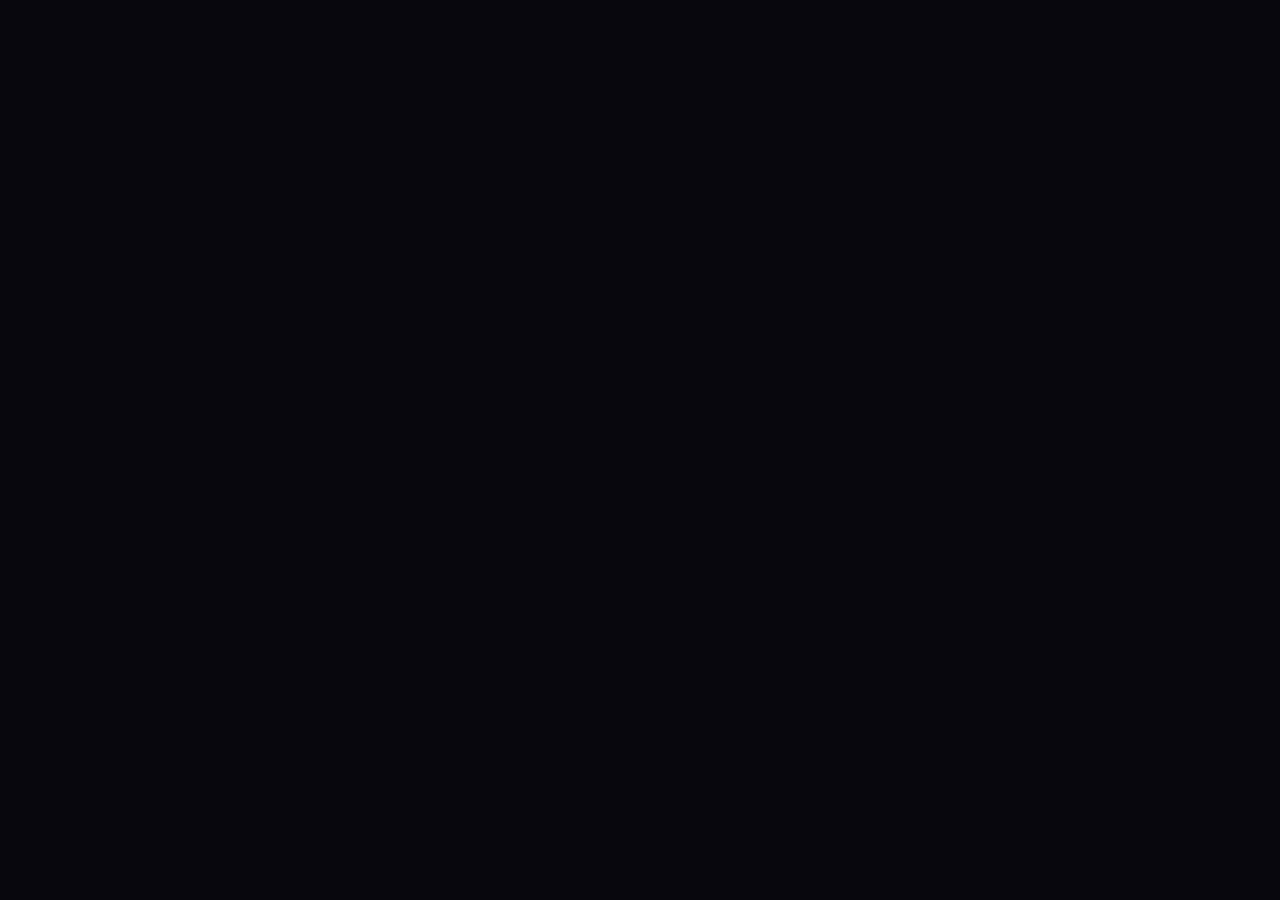
==== index.html @ d73b617f "Refresh corrected portfolio bundle cache" ====
<!doctype html>
<html lang="fr">
  <head>
    <meta charset="UTF-8" />
    <meta name="viewport" content="width=device-width, initial-scale=1.0" />
    <meta name="theme-color" content="#08070d" />
    <title>Badr Ameur El Idrissi — Portfolio SOC &amp; Cyberdéfense · PFE 2027</title>
    <meta
      name="description"
      content="Portfolio de Badr Ameur El Idrissi, élève ingénieur en dernière année à l'ENSA Tanger, spécialisé en SOC, SIEM et cyberdéfense, disponible pour un PFE de 5 à 6 mois dès février 2027."
    />
    <link rel="icon" type="image/svg+xml" href="/favicon.svg" />
    <link rel="preload" as="image" href="/assets/badr-portrait.webp" />
    <link rel="canonical" href="https://badrameur.github.io/" />
    <link rel="alternate" hreflang="fr" href="https://badrameur.github.io/" />
    <link rel="alternate" hreflang="en" href="https://badrameur.github.io/en/" />
    <link rel="alternate" hreflang="x-default" href="https://badrameur.github.io/" />

    <meta property="og:type" content="profile" />
    <meta property="og:site_name" content="badrameur.github.io" />
    <meta property="og:title" content="Badr Ameur El Idrissi — Portfolio Cybersécurité" />
    <meta
      property="og:description"
      content="Élève ingénieur en dernière année à l'ENSA Tanger, orienté SOC, SIEM et cyberdéfense. Recherche d'un PFE de 5 à 6 mois dès février 2027."
    />
    <meta property="og:url" content="https://badrameur.github.io/" />
    <meta property="og:locale" content="fr_FR" />
    <meta name="twitter:card" content="summary_large_image" />
    <meta property="og:image" content="https://badrameur.github.io/assets/badr-portrait.webp" />
    <meta name="twitter:image" content="https://badrameur.github.io/assets/badr-portrait.webp" />
    <meta name="twitter:title" content="Badr Ameur El Idrissi — Portfolio Cybersécurité" />
    <meta
      name="twitter:description"
      content="Élève ingénieur en dernière année à l'ENSA Tanger, orienté SOC, SIEM et cyberdéfense. Recherche d'un PFE de 5 à 6 mois dès février 2027."
    />

    <script type="application/ld+json">
      {
        "@context": "https://schema.org",
        "@type": "Person",
        "name": "Badr Ameur El Idrissi",
        "jobTitle": "Élève ingénieur en cybersécurité — SOC et cyberdéfense",
        "alumniOf": [
          {
            "@type": "CollegeOrUniversity",
            "name": "ENSA Tanger — École Nationale des Sciences Appliquées"
          }
        ],
        "knowsLanguage": ["ar", "fr", "en"],
        "knowsAbout": [
          "Réseaux et infrastructure",
          "Security Operations",
          "SIEM",
          "Réponse à incident",
          "Pare-feux",
          "Active Directory",
          "Linux",
          "Automatisation"
        ],
        "hasCredential": [
          "CCNA: Introduction to Networks",
          "CCNA: Switching, Routing, and Wireless Essentials",
          "CCNA: Enterprise Networking, Security, and Automation"
        ],
        "url": "https://badrameur.github.io",
        "email": "mailto:elidrissiameurbadr@gmail.com",
        "sameAs": ["https://github.com/badrameur"]
      }
    </script>

    <style>
      html { background: #08070d; }
    </style>
    <script type="module" crossorigin src="/assets/index-C53yPSiq.js?v=0507932"></script>
    <link rel="modulepreload" crossorigin href="/assets/rolldown-runtime-QTnfLwEv.js">
    <link rel="modulepreload" crossorigin href="/assets/r3f-DJwWP_88.js">
    <link rel="modulepreload" crossorigin href="/assets/motion-CqK1wNe4.js">
    <link rel="stylesheet" crossorigin href="/assets/index-CTe-PvSK.css?v=83e6378">
  </head>
  <body>
    <div id="root"></div>
    <script defer src="/assets/portfolio-enhancements.js?v=83e6378"></script>
  </body>
</html>
---- assets/index-CTe-PvSK.css ----
:root{--void:#08070d;--abyss:#100d17;--panel:#110e18a8;--panel-solid:#131019;--line:#ceb27a24;--line-strong:#ceb27a52;--text:#f0ebe1;--dim:#a79cb2;--faint:#625a72;--gold:#d3ac6f;--gold-dim:#9d8154;--gold-glow:#d3ac6f24;--iris:#8f7bff;--cyan:#5fd9e8;--rose:#e8799f;--accent:var(--iris);--accent-glow:color-mix(in srgb, var(--accent) 14%, transparent);--holo:var(--accent);--holo-deep:var(--gold-dim);--holo-glow:var(--accent-glow);--tlp-red:#ff3b47;--tlp-amber:#ffb547;--tlp-green:#39d98a;--f-display:"Clash Display", "Arial Narrow", Impact, sans-serif;--f-body:"Satoshi", system-ui, -apple-system, sans-serif;--f-mono:"JetBrains Mono", ui-monospace, "Cascadia Mono", Consolas, monospace;--f-serif:"Didot", "Bodoni MT", "Playfair Display", "Georgia Pro", Georgia, serif;--fs-hero:clamp(3.2rem, 11vw, 8.75rem);--fs-h2:clamp(1.9rem, 4.4vw, 3.4rem);--fs-h3:clamp(1.2rem, 2.1vw, 1.65rem);--fs-body:1.0625rem;--fs-small:.875rem;--fs-label:.6875rem;--gutter:clamp(1.25rem, 4.5vw, 4.5rem);--maxw:1440px;--sp-1:.5rem;--sp-2:1rem;--sp-3:1.5rem;--sp-4:2.5rem;--sp-5:4rem;--sp-6:clamp(4.5rem, 11vh, 9rem);--ease:cubic-bezier(.16, 1, .3, 1);--dur:.55s;--z-canvas:0;--z-content:10;--z-hud:40;--z-boot:60;--z-cursor:80}@font-face{font-family:Clash Display;src:url(/assets/ClashDisplay-Variable-BID3Ydx1.woff2)format("woff2");font-weight:200 700;font-style:normal;font-display:swap}@font-face{font-family:Satoshi;src:url(/assets/Satoshi-Variable-CFg-z2ne.woff2)format("woff2");font-weight:300 900;font-style:normal;font-display:swap}@font-face{font-family:JetBrains Mono;src:url(/assets/JetBrainsMono-Regular-CA-Os4ii.woff2)format("woff2");font-weight:400;font-style:normal;font-display:swap}@font-face{font-family:JetBrains Mono;src:url(/assets/JetBrainsMono-Medium-DoKWA_AF.woff2)format("woff2");font-weight:500;font-style:normal;font-display:swap}*,:before,:after{box-sizing:border-box;margin:0;padding:0}html{--lightningcss-light: ;--lightningcss-dark:initial;color-scheme:dark;scrollbar-color:var(--faint) var(--void)}body{background:var(--void);color:var(--text);font-family:var(--f-body);font-size:var(--fs-body);-webkit-font-smoothing:antialiased;min-height:100vh;line-height:1.6;overflow-x:hidden}::selection{background:var(--gold);color:var(--void)}:focus-visible{outline:1px solid var(--gold);outline-offset:4px;border-radius:1px}a{color:inherit;text-decoration:none}button{font:inherit;color:inherit;cursor:pointer;background:0 0;border:none}img,svg,canvas{max-width:100%;display:block}::-webkit-scrollbar{width:10px}::-webkit-scrollbar-track{background:var(--void)}::-webkit-scrollbar-thumb{border:3px solid var(--void);background:#221d2e;border-radius:5px}::-webkit-scrollbar-thumb:hover{background:var(--gold-dim)}.mono{font-family:var(--f-mono)}.label{font-family:var(--f-mono);font-size:var(--fs-label);letter-spacing:.14em;text-transform:uppercase;color:var(--dim);font-weight:500}.display{font-family:var(--f-display);letter-spacing:-.02em;font-weight:600;line-height:.98}.display em,.serif-em{font-family:var(--f-serif);letter-spacing:0;color:var(--accent);font-style:italic;font-weight:400}.dim{color:var(--dim)}.holo{color:var(--accent)}.gilt{color:var(--gold)}.sr-only{clip:rect(0 0 0 0);white-space:nowrap;border:0;width:1px;height:1px;margin:-1px;padding:0;position:absolute;overflow:hidden}.skip-link{top:-100px;left:var(--sp-2);z-index:100;background:var(--gold);color:var(--void);font-family:var(--f-mono);font-size:var(--fs-small);transition:top .2s var(--ease);padding:.6em 1em;position:fixed}.skip-link:focus-visible{top:var(--sp-2)}.container{width:min(100% - 2 * var(--gutter), var(--maxw));margin-inline:auto}.cmd{font-family:var(--f-mono);font-size:var(--fs-small);letter-spacing:.12em;text-transform:uppercase;color:var(--text);border:1px solid var(--line-strong);transition:color var(--dur) var(--ease), border-color var(--dur) var(--ease);background:0 0;align-items:center;gap:.75em;padding:.95em 1.7em;font-weight:500;display:inline-flex;position:relative;overflow:hidden}.cmd:before{content:"";background:linear-gradient(100deg, transparent 20%, color-mix(in srgb, var(--accent) 12%, transparent) 50%, transparent 80%);transition:transform .7s var(--ease);position:absolute;inset:0;transform:translate(-101%)}.cmd:hover,.cmd:focus-visible{color:var(--accent);border-color:color-mix(in srgb, var(--accent) 55%, transparent)}.cmd:hover:before,.cmd:focus-visible:before{transform:translate(101%)}.cmd--primary{border-color:var(--gold-dim);color:var(--gold)}.cmd--primary:hover,.cmd--primary:focus-visible{color:var(--gold);border-color:var(--gold)}.cmd--primary:before{background:linear-gradient(100deg,#0000 20%,#d3ac6f29 50%,#0000 80%)}.cmd .cmd-arrow{transition:transform var(--dur) var(--ease)}.cmd:hover .cmd-arrow{transform:translate(4px)}.panel{background:var(--panel);border:1px solid var(--line);-webkit-backdrop-filter:blur(14px)}.sec-label{align-items:center;gap:var(--sp-2);margin-bottom:var(--sp-4);display:flex}.sec-label .sec-idx{font-family:var(--f-mono);font-size:var(--fs-label);letter-spacing:.14em;color:var(--gold);font-weight:500}.sec-label .sec-name{font-family:var(--f-mono);font-size:var(--fs-label);letter-spacing:.22em;text-transform:uppercase;color:var(--dim);font-weight:500}.sec-label .sec-rule{background:linear-gradient(to right, var(--line-strong), var(--line) 40%, transparent);flex:1;height:1px}.tlp{font-family:var(--f-mono);letter-spacing:.12em;border:1px solid var(--line);color:var(--faint);white-space:nowrap;padding:.3em .7em;font-size:.625rem;font-weight:500}.tlp--clear{color:var(--dim)}.tlp--green{color:var(--tlp-green);border-color:#39d98a4d}.tlp--amber{color:var(--tlp-amber);border-color:#ffb5474d}.tlp--red{color:var(--tlp-red);border-color:#ff3b474d}.status-dot{background:var(--tlp-green);width:6px;height:6px;box-shadow:0 0 8px var(--tlp-green);border-radius:50%;animation:2.4s ease-in-out infinite dot-pulse}@keyframes dot-pulse{0%,to{opacity:1}50%{opacity:.35}}.hud{z-index:var(--z-hud);pointer-events:none;font-family:var(--f-mono);font-size:var(--fs-label);letter-spacing:.1em;position:fixed;inset:0}.hud a,.hud button{pointer-events:auto}.hud-top,.hud-bottom{justify-content:space-between;align-items:center;padding:1.1rem clamp(1.1rem,3vw,2rem);display:flex;position:absolute;left:0;right:0}.hud-top{top:0}.hud-bottom{bottom:0}.hud-mark{color:var(--text);letter-spacing:.18em;align-items:center;gap:.6em;font-weight:500;display:inline-flex}.hud-mark .hud-mark-glyph{border:1px solid var(--gold);width:9px;height:9px;box-shadow:0 0 12px var(--gold-glow);transform:rotate(45deg)}.hud-mark em{color:var(--faint);font-style:normal}.hud-right{align-items:center;gap:1.4em;display:flex}.hud-status{color:var(--dim);align-items:center;gap:.7em;display:inline-flex}.lang-switch{color:var(--faint);align-items:center;gap:.15em;display:inline-flex}.lang-switch button{font-family:var(--f-mono);font-size:var(--fs-label);letter-spacing:.1em;color:var(--faint);transition:color .25s var(--ease);padding:.4em .45em;font-weight:500}.lang-switch button[aria-pressed=true]{color:var(--gold)}.lang-switch button:hover{color:var(--text)}.hud-ticker{color:var(--faint);white-space:nowrap;text-overflow:ellipsis;min-width:0;max-width:46vw;overflow:hidden}.hud-coords{color:var(--faint);text-align:right}.hud-corner{border-color:var(--line-strong);opacity:.8;border-style:solid;border-width:0;width:12px;height:12px;position:absolute}.hud-corner--tl{border-width:1px 0 0 1px;top:12px;left:12px}.hud-corner--tr{border-width:1px 1px 0 0;top:12px;right:12px}.hud-corner--bl{border-width:0 0 1px 1px;bottom:12px;left:12px}.hud-corner--br{border-width:0 1px 1px 0;bottom:12px;right:12px}@media (max-width:720px){.hud-bottom,.hud-status .hud-status-text{display:none}}.fx{pointer-events:none;position:fixed;inset:0}.fx--grain{z-index:31;opacity:.05;background-image:url("data:image/svg+xml,%3Csvg xmlns='http://www.w3.org/2000/svg' width='160' height='160'%3E%3Cfilter id='n'%3E%3CfeTurbulence type='fractalNoise' baseFrequency='0.85' numOctaves='2' stitchTiles='stitch'/%3E%3C/filter%3E%3Crect width='100%25' height='100%25' filter='url(%23n)'/%3E%3C/svg%3E")}.fx--vignette{z-index:33;background:radial-gradient(120% 90% at 50% 42%,#0000 55%,#0403089e 100%)}html.has-cursor,html.has-cursor a,html.has-cursor button{cursor:none}.cursor-dot,.cursor-ring{z-index:var(--z-cursor);pointer-events:none;will-change:transform;border-radius:50%;position:fixed;top:0;left:0}.cursor-dot{background:var(--gold);width:4px;height:4px;margin:-2px 0 0 -2px}.cursor-ring{width:30px;height:30px;transition:width .25s var(--ease), height .25s var(--ease), margin .25s var(--ease), border-color .25s var(--ease);border:1px solid #f0ebe166;margin:-15px 0 0 -15px}.cursor-ring.is-active{border-color:var(--gold);width:46px;height:46px;margin:-23px 0 0 -23px}.p-hero{--accent:var(--iris)}.p-about{--accent:var(--cyan)}.p-experience{--accent:var(--gold)}.p-projects{--accent:var(--iris)}.p-skills{--accent:var(--rose)}.p-certs{--accent:var(--gold)}.p-languages{--accent:var(--cyan)}.p-cv,.p-contact{--accent:var(--gold)}.scene{z-index:var(--z-canvas);pointer-events:none;position:fixed;inset:0}.scene-scrim{z-index:1;pointer-events:none;background:linear-gradient(92deg,#08070dd1 0%,#08070d80 32%,#08070d00 60%);position:fixed;inset:0}@media (max-width:899px){.scene-scrim{background:linear-gradient(#08070d8c 0%,#08070dc7 45%)}}main{z-index:var(--z-content);position:relative}.p-section{padding-block:var(--sp-6);position:relative}.p-section>.container{position:relative}.section-title{font-size:var(--fs-h2);margin-bottom:var(--sp-2);max-width:18ch}.section-intro{color:var(--dim);max-width:52ch;margin-bottom:var(--sp-4);font-size:1.05rem}.tag-row{flex-wrap:wrap;gap:.4rem;list-style:none;display:flex}.tag{letter-spacing:.06em;color:var(--dim);border:1px solid var(--line);background:#0d0b1380;padding:.32em .7em;font-size:.6875rem}.rail{z-index:var(--z-hud);display:none;position:fixed;top:50%;left:clamp(1rem,2.5vw,2.2rem);transform:translateY(-50%)}@media (min-width:1080px){.rail{display:block}}.rail-list{flex-direction:column;gap:.15rem;list-style:none;display:flex}.rail-item{color:var(--faint);transition:color .3s var(--ease);align-items:center;gap:.7rem;padding:.5rem .4rem;display:flex}.rail-idx{letter-spacing:.1em;opacity:.6;font-size:.625rem}.rail-label{letter-spacing:.14em;text-transform:uppercase;opacity:0;transition:opacity .3s var(--ease), transform .3s var(--ease);font-size:.72rem;transform:translate(-6px)}.rail-tick{width:16px;height:1px;transition:width .3s var(--ease);background:currentColor}.rail-item:hover,.rail-item:focus-visible{color:var(--dim)}.rail-item:hover .rail-label,.rail-item:focus-visible .rail-label{opacity:1;transform:translate(0)}.rail-item.is-active{color:var(--gold)}.rail-item.is-active .rail-label{opacity:1;transform:translate(0)}.rail-item.is-active .rail-tick{width:28px}.rail-progress{background:var(--line);width:1px;height:60px;position:absolute;top:calc(100% + 1rem);left:.7rem}.rail-progress span{background:linear-gradient(to bottom, var(--iris), var(--cyan), var(--gold));transform-origin:top;width:100%;height:100%;display:block}.p-hero{flex-direction:column;justify-content:center;min-height:100vh;padding-block:14vh 8vh;display:flex;position:relative}.hero-grid{gap:var(--sp-5);grid-template-columns:1fr;align-items:end;display:grid}@media (min-width:900px){.hero-grid{grid-template-columns:minmax(0,1.6fr) minmax(0,1fr)}}.hero-main>*+*{margin-top:var(--sp-3)}.hero-main>*{text-shadow:0 2px 22px #08070dcc}.hero-eyebrow{color:var(--gold)}.hero-name{font-size:clamp(2.9rem,9vw,7rem);line-height:.92}.hero-role{color:#bfb3cb;letter-spacing:.06em;text-transform:uppercase;max-width:44ch;font-size:clamp(.74rem,1.4vw,.9rem)}.hero-tagline{font-family:var(--f-serif);max-width:46ch;color:var(--text);font-size:clamp(1.15rem,2.1vw,1.45rem);font-style:italic;font-weight:400;line-height:1.48}.hero-ctas{margin-top:var(--sp-3);flex-wrap:wrap;gap:1rem;display:flex}.hero-stats{background:var(--line);border:1px solid var(--line);grid-template-columns:repeat(2,1fr);gap:1px;display:grid}.stat{-webkit-backdrop-filter:blur(8px);background:#0d0b13b8;padding:1.1rem 1.2rem}.stat-value{color:var(--gold);font-size:2rem;line-height:1}.stat-label{letter-spacing:.1em;text-transform:uppercase;color:var(--dim);margin-top:.4rem;font-size:.68rem}.hero-scroll{color:var(--faint);flex-direction:column;align-items:center;gap:.6rem;display:flex;position:absolute;bottom:2rem;left:50%;transform:translate(-50%)}.hero-scroll-line{background:linear-gradient(to bottom, var(--gold), transparent);transform-origin:top;width:1px;height:40px;animation:scroll-drip 2.4s var(--ease) infinite}@keyframes scroll-drip{0%{opacity:1;transform:scaleY(0)}55%{opacity:1;transform:scaleY(1)}to{opacity:0;transform:scaleY(1)}}.about-grid{gap:var(--sp-4);grid-template-columns:1fr;display:grid}@media (min-width:900px){.about-grid{gap:var(--sp-5);grid-template-columns:minmax(0,1.4fr) minmax(0,1fr)}}.about-lead{font-family:var(--f-serif);color:var(--text);margin-bottom:var(--sp-3);max-width:42ch;font-size:clamp(1.3rem,2.3vw,1.7rem);font-style:italic;font-weight:400;line-height:1.42}.about-para{color:var(--dim);max-width:58ch;line-height:1.7}.about-para+.about-para{margin-top:1rem}.about-facts{align-self:start;padding:1.4rem 1.5rem}.fact-list{list-style:none}.fact-row{border-bottom:1px solid var(--line);grid-template-columns:8.5rem 1fr;gap:.8rem;padding:.7rem 0;font-size:.9rem;display:grid}.fact-row:last-child{border-bottom:none}.fact-k{color:var(--faint);letter-spacing:.08em;text-transform:uppercase;padding-top:.15em;font-size:.7rem}.fact-v{color:var(--text)}.timeline{margin-top:var(--sp-3);list-style:none}.tl-item{position:relative}.tl-inner{grid-template-columns:28px 1fr;gap:1.2rem;display:grid}.tl-marker{justify-content:center;display:flex;position:relative}.tl-marker:before{content:"";background:var(--line);width:1px;position:absolute;top:6px;bottom:-1.5rem}.tl-item:last-child .tl-marker:before{display:none}.tl-node{z-index:1;border:1px solid var(--gold-dim);background:var(--void);width:11px;height:11px;margin-top:5px;position:relative;transform:rotate(45deg)}.tl-node--live{border-color:var(--tlp-green);background:var(--tlp-green);box-shadow:0 0 12px var(--tlp-green);animation:2.4s ease-in-out infinite dot-pulse}.tl-body{padding-bottom:var(--sp-4)}.tl-head{align-items:center;gap:.8rem;margin-bottom:.35rem;display:flex}.tl-period{letter-spacing:.08em;color:var(--gold);font-size:.72rem}.tl-live-badge{font-size:.58rem}.tl-role{font-size:clamp(1.3rem,2.6vw,1.75rem)}.tl-org{color:var(--dim);letter-spacing:.04em;margin-top:.15rem;font-size:.82rem}.tl-loc{color:var(--faint)}.tl-bullets{gap:.55rem;max-width:62ch;margin:1rem 0;list-style:none;display:grid}.tl-bullets li{color:var(--dim);padding-left:1.2rem;font-size:.95rem;line-height:1.6;position:relative}.tl-bullets li:before{content:"▹";color:var(--gold-dim);font-family:var(--f-mono);font-size:.8em;position:absolute;top:.2em;left:0}.proj-list{gap:var(--sp-2);grid-template-columns:1fr;display:grid}@media (min-width:820px){.proj-list{grid-template-columns:repeat(2,1fr)}.proj-card:first-child{grid-column:1/-1}}.proj-card{transition:border-color .3s var(--ease), transform .3s var(--ease), box-shadow .3s var(--ease);flex-direction:column;gap:.9rem;padding:1.5rem 1.6rem;display:flex;position:relative}.proj-card:after{content:"";background:linear-gradient(to right, var(--accent), transparent);opacity:.7;height:1px;transition:right .45s var(--ease);position:absolute;top:-1px;left:0;right:55%}.proj-card:hover{border-color:color-mix(in srgb, var(--accent) 30%, transparent);box-shadow:0 12px 40px #0000004d, 0 0 26px color-mix(in srgb, var(--accent) 8%, transparent);transform:translateY(-3px)}.proj-card:hover:after{right:0}.proj-top{justify-content:space-between;align-items:center;gap:1rem;display:flex}.proj-codename{letter-spacing:.14em;color:var(--accent);font-size:.68rem}.proj-headline{align-items:baseline;gap:1rem;display:flex}.proj-num{color:var(--faint);letter-spacing:.1em;font-size:.8rem}.proj-title{font-size:1.6rem;line-height:1.05}.proj-tagline{color:var(--dim);margin-top:.2rem;font-size:.9rem}.proj-summary{color:var(--dim);font-size:.95rem;line-height:1.6}.proj-highlights{gap:.45rem;list-style:none;display:grid}.proj-highlights li{color:var(--text);gap:.6rem;font-size:.9rem;line-height:1.5;display:flex}.proj-hl-mark{color:var(--accent);flex-shrink:0}.proj-foot{flex-direction:column;gap:.9rem;margin-top:auto;padding-top:.4rem;display:flex}.proj-foot-end{justify-content:space-between;align-items:center;gap:1rem;display:flex}.proj-status{letter-spacing:.12em;color:var(--faint);font-size:.65rem}.proj-link{color:var(--gold);letter-spacing:.04em;white-space:nowrap;font-size:.8rem}.proj-link:hover{text-decoration:underline}.skills-wrap{border-top:1px solid var(--line)}.skill-domain{border-bottom:1px solid var(--line)}.skill-head{text-align:left;width:100%;transition:background .3s var(--ease);grid-template-columns:2.5rem minmax(0,auto) 1fr 1.5rem;align-items:baseline;gap:1rem;padding:1.3rem .4rem;display:grid}.skill-head:hover{background:color-mix(in srgb, var(--accent) 4%, transparent)}.skill-idx{color:var(--accent);letter-spacing:.1em;font-size:.7rem}.skill-domain-name{font-size:clamp(1.2rem,2.3vw,1.7rem)}.skill-blurb{color:var(--faint);font-size:.85rem}.skill-toggle{color:var(--dim);text-align:right;transition:color .3s var(--ease);font-size:1.2rem}.skill-head.is-open .skill-toggle{color:var(--accent)}.skill-panel{transition:grid-template-rows .45s var(--ease);grid-template-rows:0fr;display:grid}.skill-panel.is-open{grid-template-rows:1fr}.skill-panel-inner{grid-template-columns:1fr;gap:.7rem;padding-left:3.5rem;display:grid;overflow:hidden}.skill-panel.is-open .skill-panel-inner{padding-bottom:1.5rem}@media (min-width:700px){.skill-panel-inner{grid-template-columns:repeat(2,1fr);column-gap:2.5rem}}.skill-bar-row{grid-template-columns:9rem 1fr;align-items:center;gap:1rem;display:grid}.skill-bar-label{color:var(--dim);font-size:.78rem}.skill-bar-track{background:var(--line);height:3px;position:relative;overflow:hidden}.skill-bar-fill{background:linear-gradient(to right, var(--iris), var(--cyan), var(--gold));width:0;height:100%;transition:width .9s var(--ease) .1s;display:block}.certs-grid{gap:var(--sp-4);grid-template-columns:1fr;display:grid}@media (min-width:900px){.certs-grid{gap:var(--sp-5);grid-template-columns:minmax(0,1.3fr) minmax(0,1fr)}}.cert-list{gap:.15rem;display:grid}.cert-row{border-bottom:1px solid var(--line);gap:1rem;padding:.9rem .4rem;display:flex}.cert-check{color:var(--tlp-green);padding-top:.15rem;font-size:.85rem}.cert-body{flex-direction:column;gap:.2rem;display:flex}.cert-name{color:var(--text);font-size:.98rem}.cert-meta{color:var(--faint);letter-spacing:.04em;font-size:.72rem}.cert-status{color:var(--tlp-amber)}.edu-title{letter-spacing:.18em;text-transform:uppercase;color:var(--dim);margin-bottom:1rem;font-size:.7rem}.edu-list{gap:1.5rem;list-style:none;display:grid}.edu-period{color:var(--gold);letter-spacing:.08em;font-size:.7rem}.edu-degree{margin:.3rem 0 .15rem;font-size:1.15rem}.edu-school{color:var(--dim);font-size:.9rem}.edu-detail{color:var(--faint);margin-top:.2rem;font-size:.82rem}.lang-list{margin-top:var(--sp-2);gap:.2rem;display:grid}.lang-row{border-bottom:1px solid var(--line);grid-template-columns:1fr auto auto;align-items:center;gap:1.4rem;padding:1.1rem .4rem;display:grid}.lang-name{font-size:clamp(1.2rem,2.4vw,1.7rem)}.lang-ring{--pct:50%;background:radial-gradient(closest-side, var(--void) 68%, transparent 70% 100%), conic-gradient(var(--accent) var(--pct), #ceb27a24 0);border-radius:50%;width:30px;height:30px;display:inline-block}.lang-meta{justify-content:flex-end;align-items:baseline;gap:.8rem;min-width:12rem;display:flex}.lang-cefr{color:var(--accent);letter-spacing:.1em;font-size:.8rem}.lang-level{color:var(--dim);font-size:.85rem}@media (max-width:560px){.lang-row{grid-template-columns:1fr auto}.lang-ring{display:none}.lang-meta{min-width:0}}.cv-inner{justify-content:space-between;align-items:center;gap:var(--sp-3);flex-wrap:wrap;padding:2rem;display:flex}.cv-text{max-width:40ch}.cv-text .section-title{margin-bottom:.6rem}.cv-line{color:var(--dim)}.cv-actions{flex-wrap:wrap;gap:1rem;display:flex}.p-contact{padding-bottom:0}.contact-title{margin:var(--sp-2) 0;font-size:clamp(2.6rem,8vw,6rem)}.contact-line{font-family:var(--f-serif);color:var(--dim);max-width:48ch;font-size:clamp(1.1rem,1.9vw,1.3rem);font-style:italic}.contact-mail{margin-top:var(--sp-3)}.channel-list{margin-top:var(--sp-5);border-top:1px solid var(--line);list-style:none}.channel-row{border-bottom:1px solid var(--line);transition:background .3s var(--ease), padding-left .3s var(--ease);grid-template-columns:8rem 1fr auto;align-items:center;gap:1rem;padding:1.2rem .4rem;display:grid}.channel-row:hover{background:color-mix(in srgb, var(--gold) 4%, transparent);padding-left:1rem}.channel-label{letter-spacing:.14em;text-transform:uppercase;color:var(--faint);font-size:.7rem}.channel-value{color:var(--text);font-size:1.05rem}.channel-arrow{color:var(--gold)}.p-footer{border-top:1px solid var(--line);margin-top:var(--sp-6);padding:1.6rem 0 3rem}.footer-inner{font-size:var(--fs-label);letter-spacing:.06em;flex-wrap:wrap;justify-content:space-between;align-items:center;gap:1rem;display:flex}.footer-rights{color:var(--faint)}.footer-back{color:var(--dim);transition:color .25s var(--ease)}.footer-back:hover{color:var(--gold)}.footer-meta{color:var(--faint);align-items:center;gap:1rem;display:inline-flex}@media (max-width:700px){.footer-inner{flex-direction:column;align-items:flex-start;gap:.8rem}.channel-row{grid-template-columns:1fr auto}.channel-label{display:none}}@media (min-width:1080px){.container{width:min(100% - 2 * var(--gutter), var(--maxw))}}

/* Portfolio additions: portrait and a restrained spotlight on project dossiers. */
.p-hero .hero-portrait{position:absolute;z-index:3;right:clamp(2rem,5vw,6rem);top:clamp(7.5rem,17vh,11rem);width:clamp(195px,21vw,302px);margin:0;padding:7px;background:linear-gradient(145deg,#d3ac6fa8,#5fd9e840 44%,#8f7bff72);box-shadow:0 28px 80px #0009,0 0 65px #5fd9e81a;clip-path:polygon(0 0,90% 0,100% 10%,100% 100%,10% 100%,0 90%);transition:transform .7s var(--ease),box-shadow .7s var(--ease)}
.p-hero .hero-portrait img{display:block;width:100%;aspect-ratio:4/4.5;object-fit:cover;object-position:center 25%;filter:saturate(.92) contrast(1.02);clip-path:polygon(0 0,89% 0,100% 11%,100% 100%,11% 100%,0 89%)}
.p-hero .hero-portrait figcaption{padding:.55rem .25rem .1rem;color:#f0ebe1;font-size:.58rem;letter-spacing:.14em;text-align:right;text-shadow:0 2px 8px #08070d}
.p-hero .hero-portrait:hover{transform:translateY(-8px) rotate(.6deg);box-shadow:0 38px 95px #000b,0 0 80px #5fd9e830}
.proj-card{isolation:isolate;overflow:hidden}
.proj-card:before{content:"";position:absolute;z-index:-1;inset:0;pointer-events:none;background:radial-gradient(340px circle at var(--mx,50%) var(--my,50%),#5fd9e81c,transparent 75%);opacity:0;transition:opacity .45s ease}
.proj-card:hover:before,.proj-card:focus-within:before{opacity:1}
.proj-card .proj-link{transition:color .25s ease,letter-spacing .25s ease}
.proj-card .proj-link:hover,.proj-card .proj-link:focus-visible{color:#5fd9e8;letter-spacing:.05em}
.proj-card:focus-within{border-color:#5fd9e8}
@media(max-width:1199px){.p-hero .hero-portrait{width:clamp(175px,19vw,235px);right:3vw;top:13vh}}
@media(max-width:899px){.p-hero .hero-portrait{position:relative;right:auto;top:auto;width:min(250px,64vw);margin:1.5rem 0 0;justify-self:start}.hero-grid{gap:2.5rem}}
@media(max-width:550px){.p-hero .hero-portrait{width:min(210px,58vw);margin-top:1.25rem}.p-hero .hero-portrait figcaption{font-size:.5rem}}
@media(prefers-reduced-motion:reduce){.p-hero .hero-portrait,.proj-card:before,.proj-card .proj-link{transition:none}}

/* Project detail presentation */
.proj-card[data-detail-ready]{cursor:pointer}
.proj-card[data-detail-ready]:focus-visible{outline:2px solid var(--gold);outline-offset:4px}
.proj-card[data-detail-ready] .proj-title:after{content:'  ↗';font-family:monospace;font-size:.55em;color:var(--gold);vertical-align:middle;opacity:.75}
.project-modal-open{overflow:hidden}
.project-modal-backdrop{position:fixed;z-index:9999;inset:0;display:grid;place-items:center;padding:clamp(1rem,4vw,3rem);background:#05060bdc;backdrop-filter:blur(18px);animation:modal-fade .3s ease}
.project-modal{position:relative;width:min(780px,100%);max-height:min(88vh,920px);overflow:auto;padding:clamp(1.5rem,5vw,3.5rem);border:1px solid #d4b27870;background:radial-gradient(circle at 90% 0%,#1e4c5680,transparent 42%),linear-gradient(145deg,#171722,#0b0c14 72%);box-shadow:0 36px 110px #000c,0 0 75px #5dd9e51c;clip-path:polygon(0 0,96% 0,100% 4%,100% 100%,4% 100%,0 96%);animation:modal-rise .4s var(--ease)}
.project-modal:before{content:'';position:absolute;inset:8px;border:1px solid #d4b27828;pointer-events:none;clip-path:inherit}
.project-modal-top{display:flex;align-items:center;justify-content:space-between;gap:1rem;color:var(--gold);font-size:.7rem;letter-spacing:.12em}
.project-modal-close{display:grid;place-items:center;width:40px;height:40px;border:1px solid #d4b27877;background:#15141b;color:#f6eee3;font-size:1.7rem;cursor:pointer}
.project-modal-close:hover,.project-modal-close:focus-visible{background:var(--gold);color:#08070d}
.project-modal-index{margin-top:2rem;color:#72cbd0;font-size:.75rem;letter-spacing:.18em}
.project-modal-title{margin:.35rem 0 .6rem;color:#f5f1e9;font-size:clamp(2rem,5vw,4rem);line-height:1.05}
.project-modal-tagline{margin:0;color:var(--gold);font-size:1.05rem}
.project-modal-summary{margin:1.65rem 0;color:#e2e1e2;font-size:1.04rem;line-height:1.7}
.project-modal-rule{height:1px;background:linear-gradient(90deg,var(--gold),#5dd9e577,transparent);margin:1.8rem 0}
.project-modal-label{margin:0 0 1rem;color:#76d4dc;font-size:.75rem;letter-spacing:.17em}
.project-modal-highlights{display:grid;gap:.8rem;margin:0;padding:0;list-style:none}
.project-modal-highlights li{position:relative;padding-left:1.35rem;color:#dcdee0;line-height:1.55}
.project-modal-highlights li:before{content:'▹';position:absolute;left:0;color:var(--gold)}
.project-modal-tags{display:flex;flex-wrap:wrap;gap:.5rem;margin:1.7rem 0 0;padding:0;list-style:none}
.project-modal-tags li{border:1px solid #71cbd143;padding:.4rem .6rem;color:#b6d9db;font-family:monospace;font-size:.73rem}
.project-modal-actions{display:flex;flex-wrap:wrap;gap:.75rem;margin-top:2rem}
.project-modal-actions .cmd{font:inherit;font-size:.8rem;cursor:pointer;text-decoration:none}
@keyframes modal-fade{from{opacity:0}to{opacity:1}}
@keyframes modal-rise{from{opacity:0;transform:translateY(18px) scale(.98)}to{opacity:1;transform:none}}
@media(max-width:600px){.project-modal-backdrop{padding:.65rem}.project-modal{max-height:94vh;padding:1.5rem;clip-path:none}.project-modal-actions .cmd{width:100%;justify-content:center}}
@media(prefers-reduced-motion:reduce){.project-modal-backdrop,.project-modal{animation:none}}
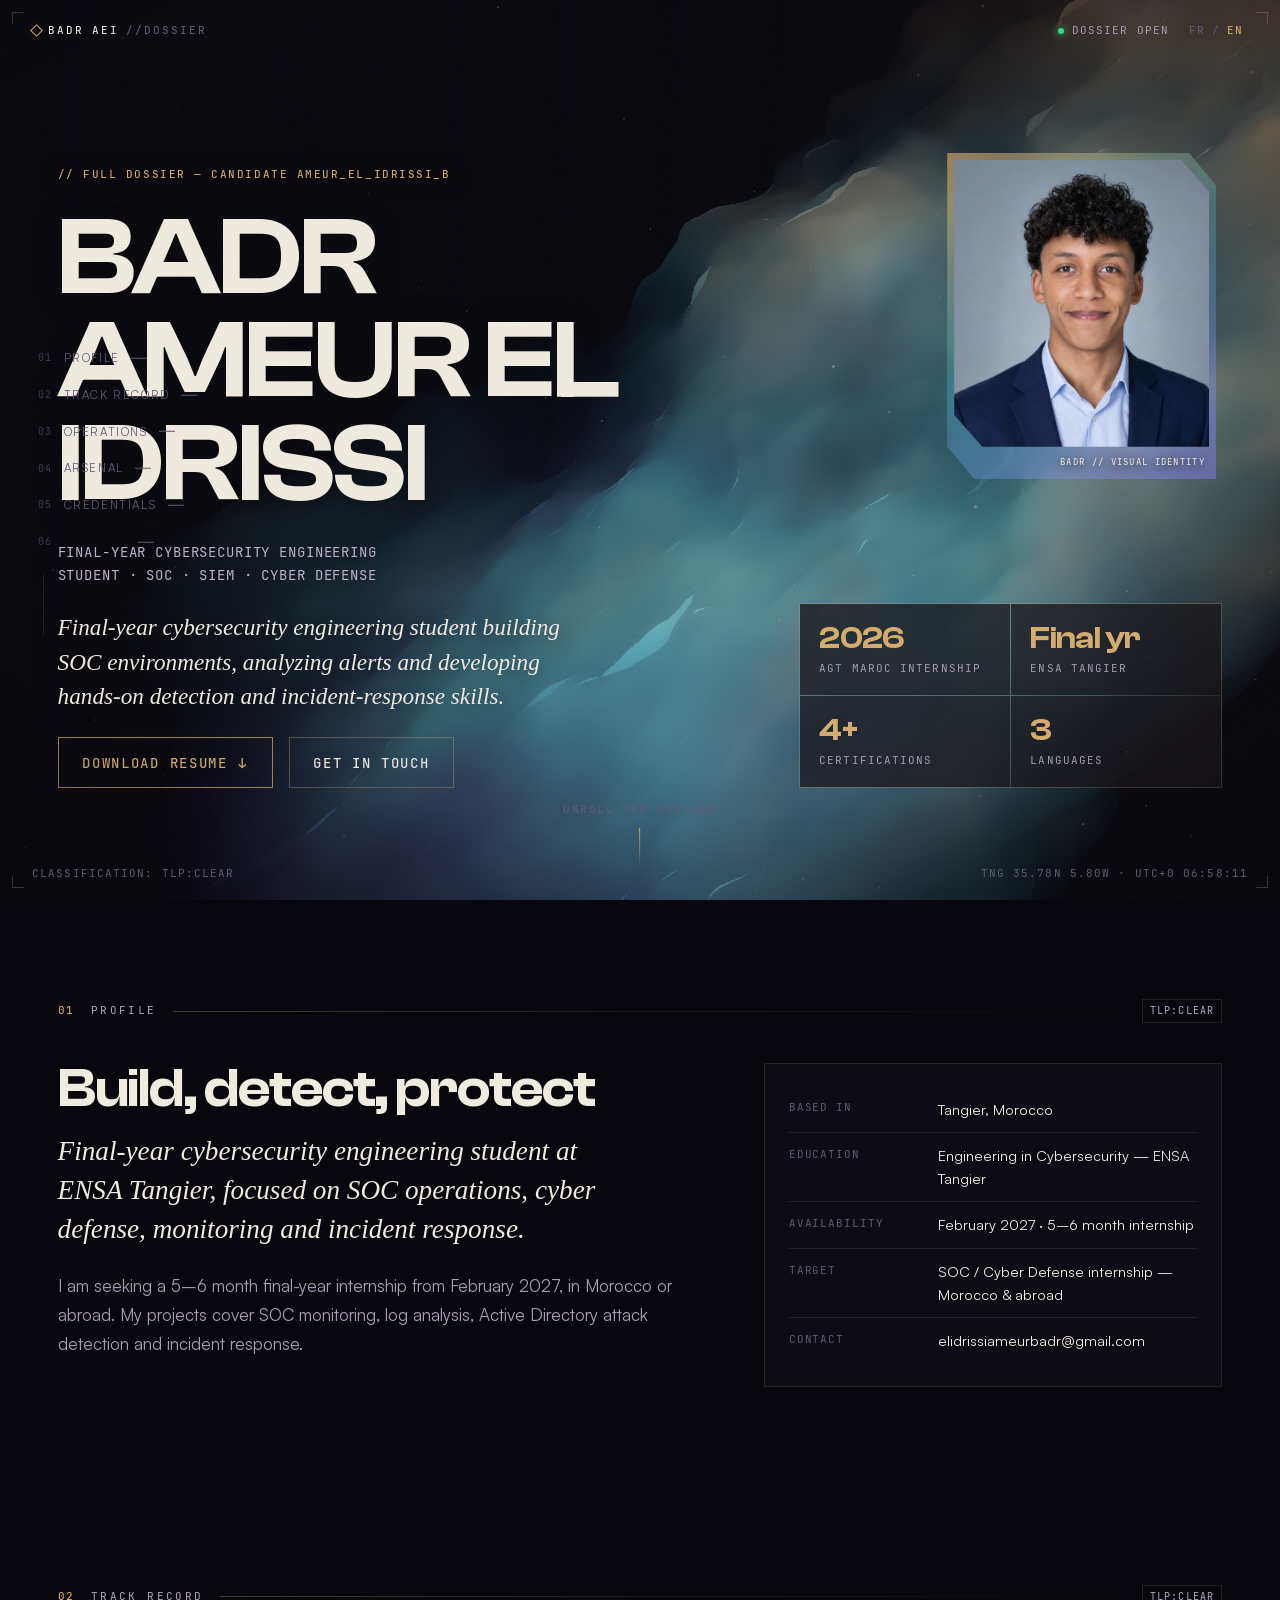
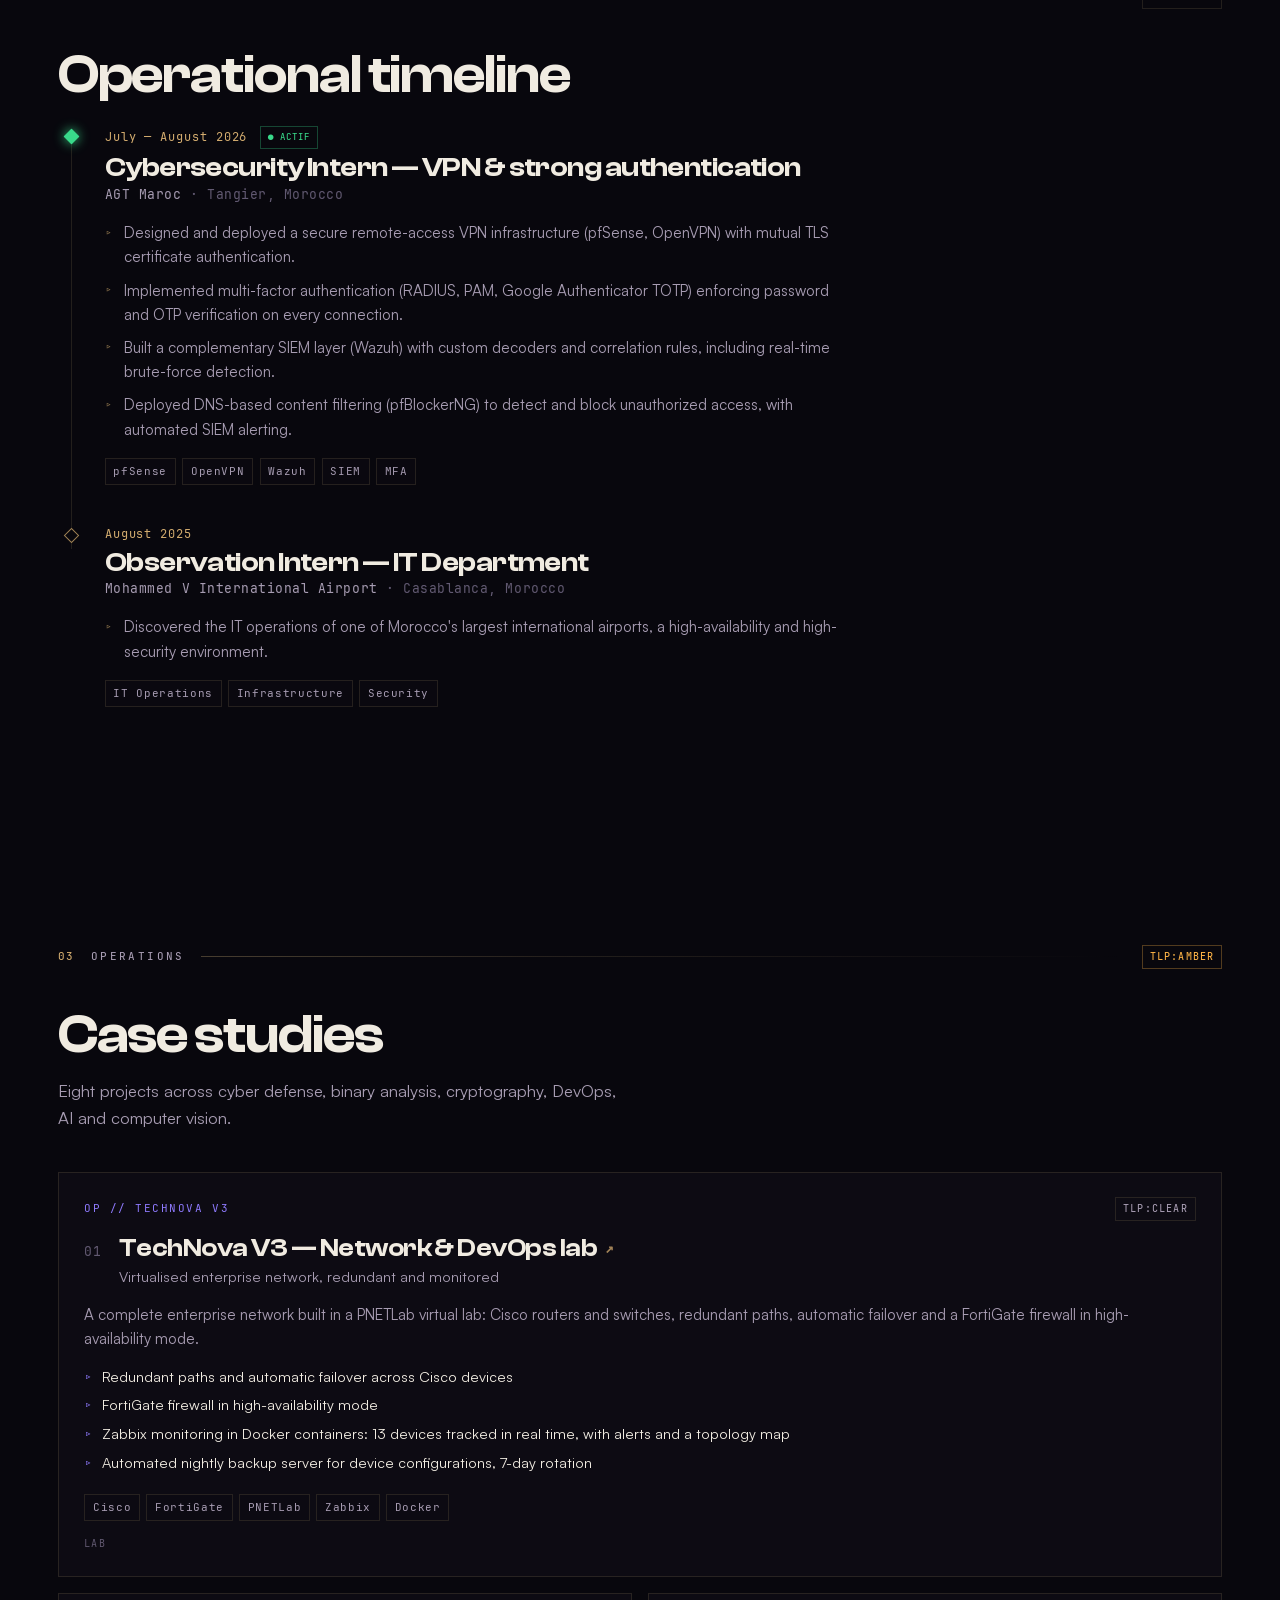
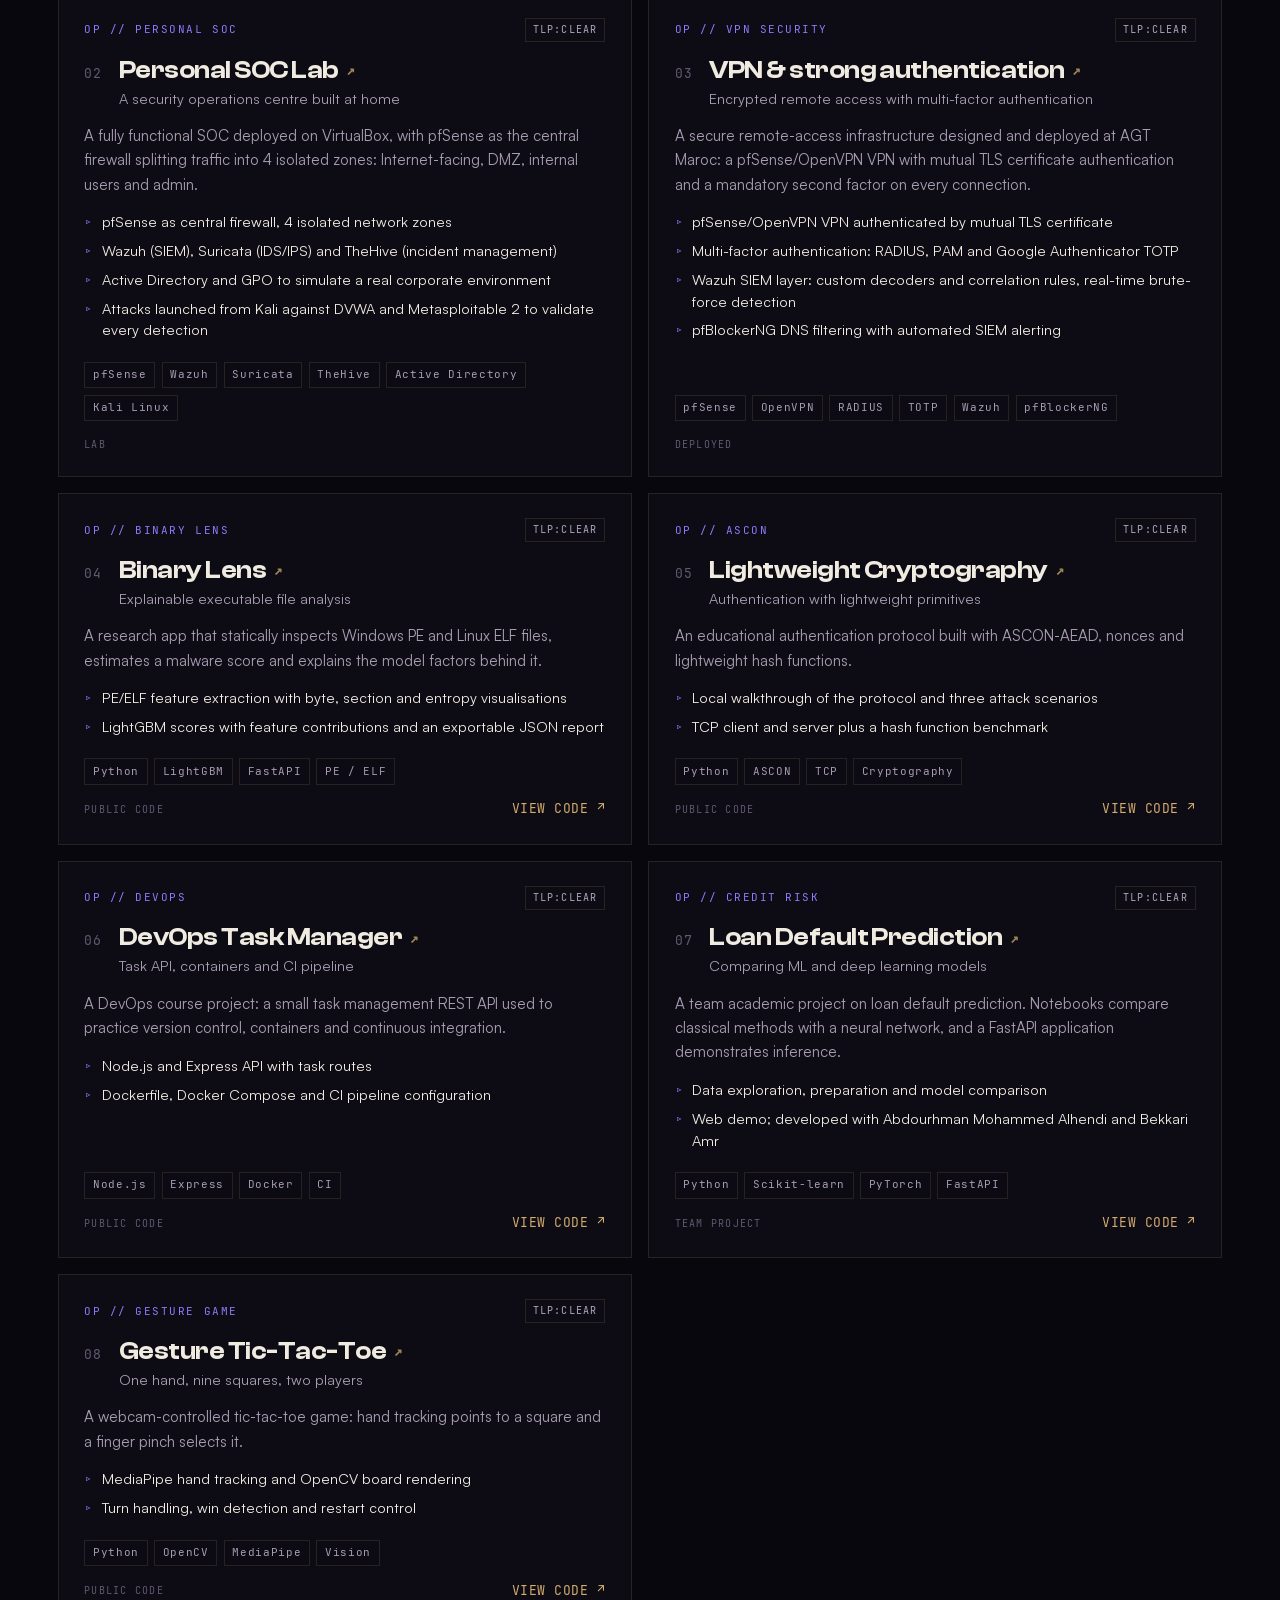
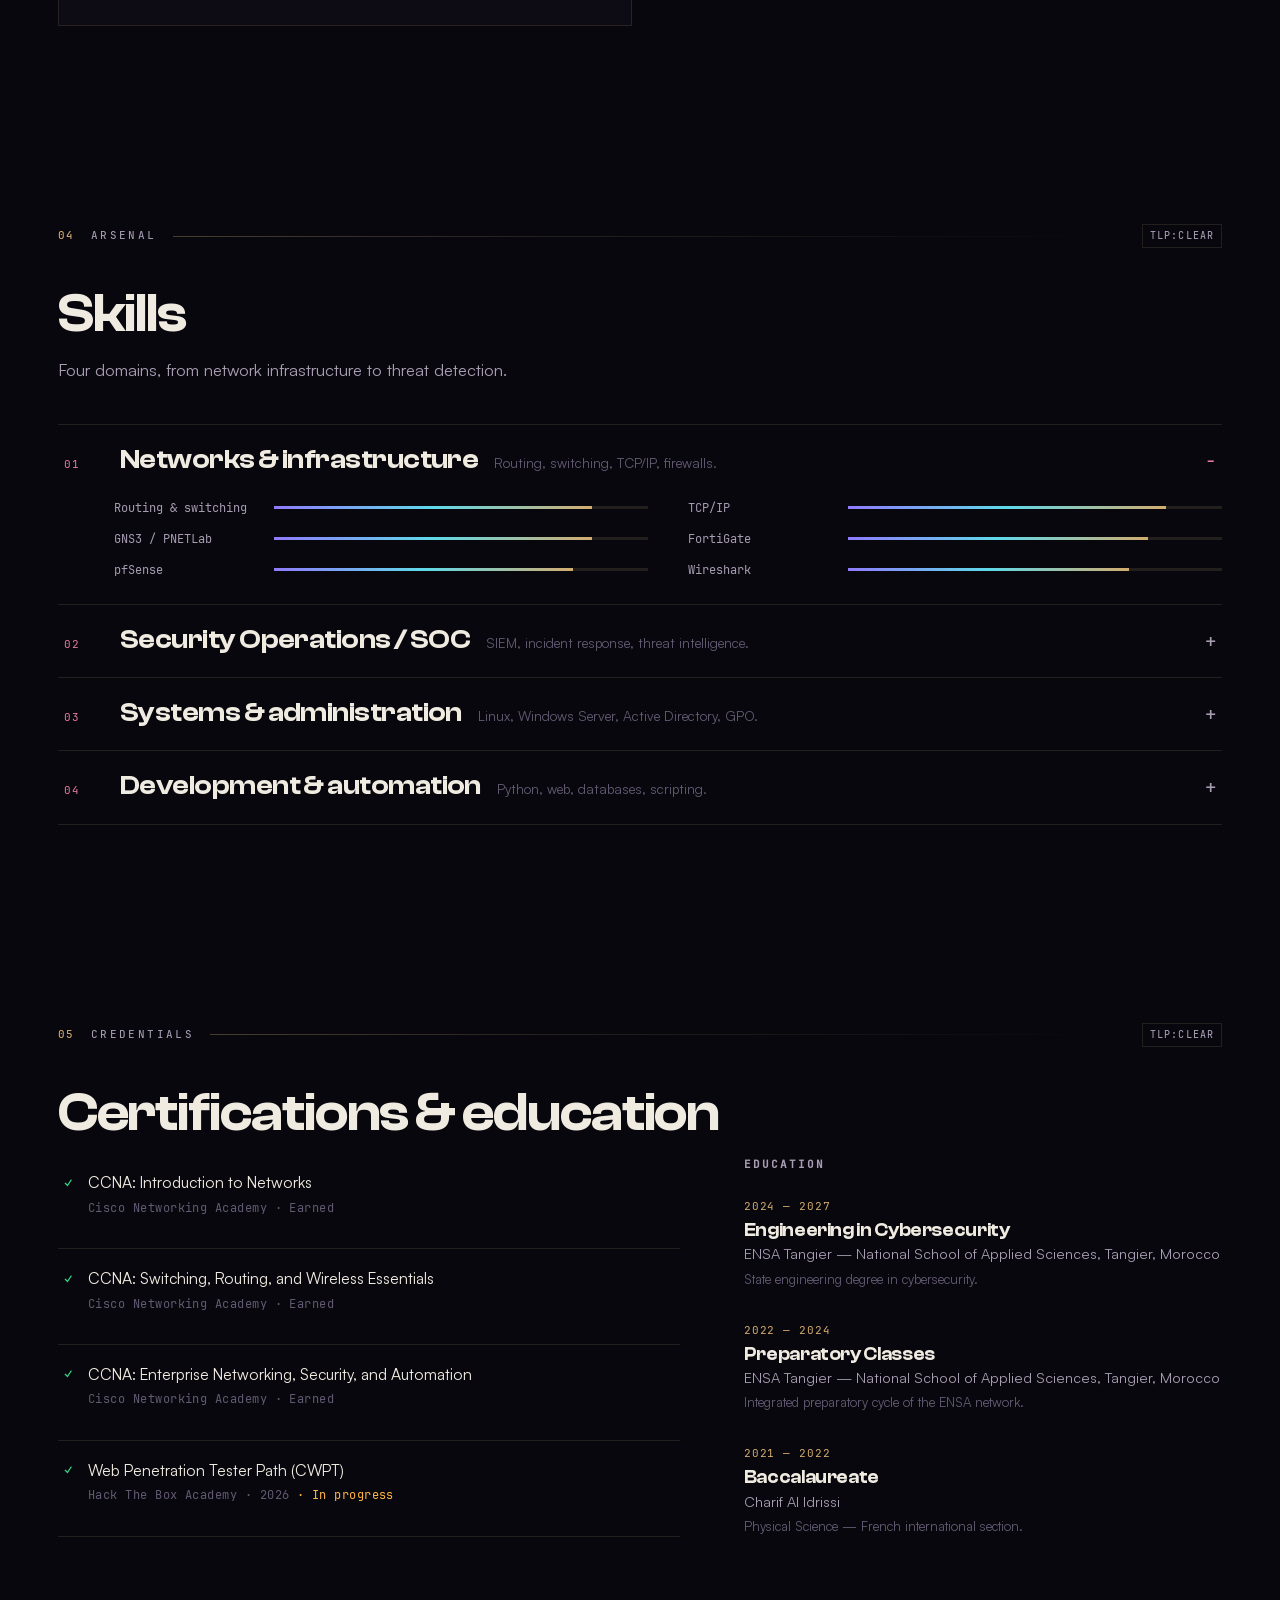
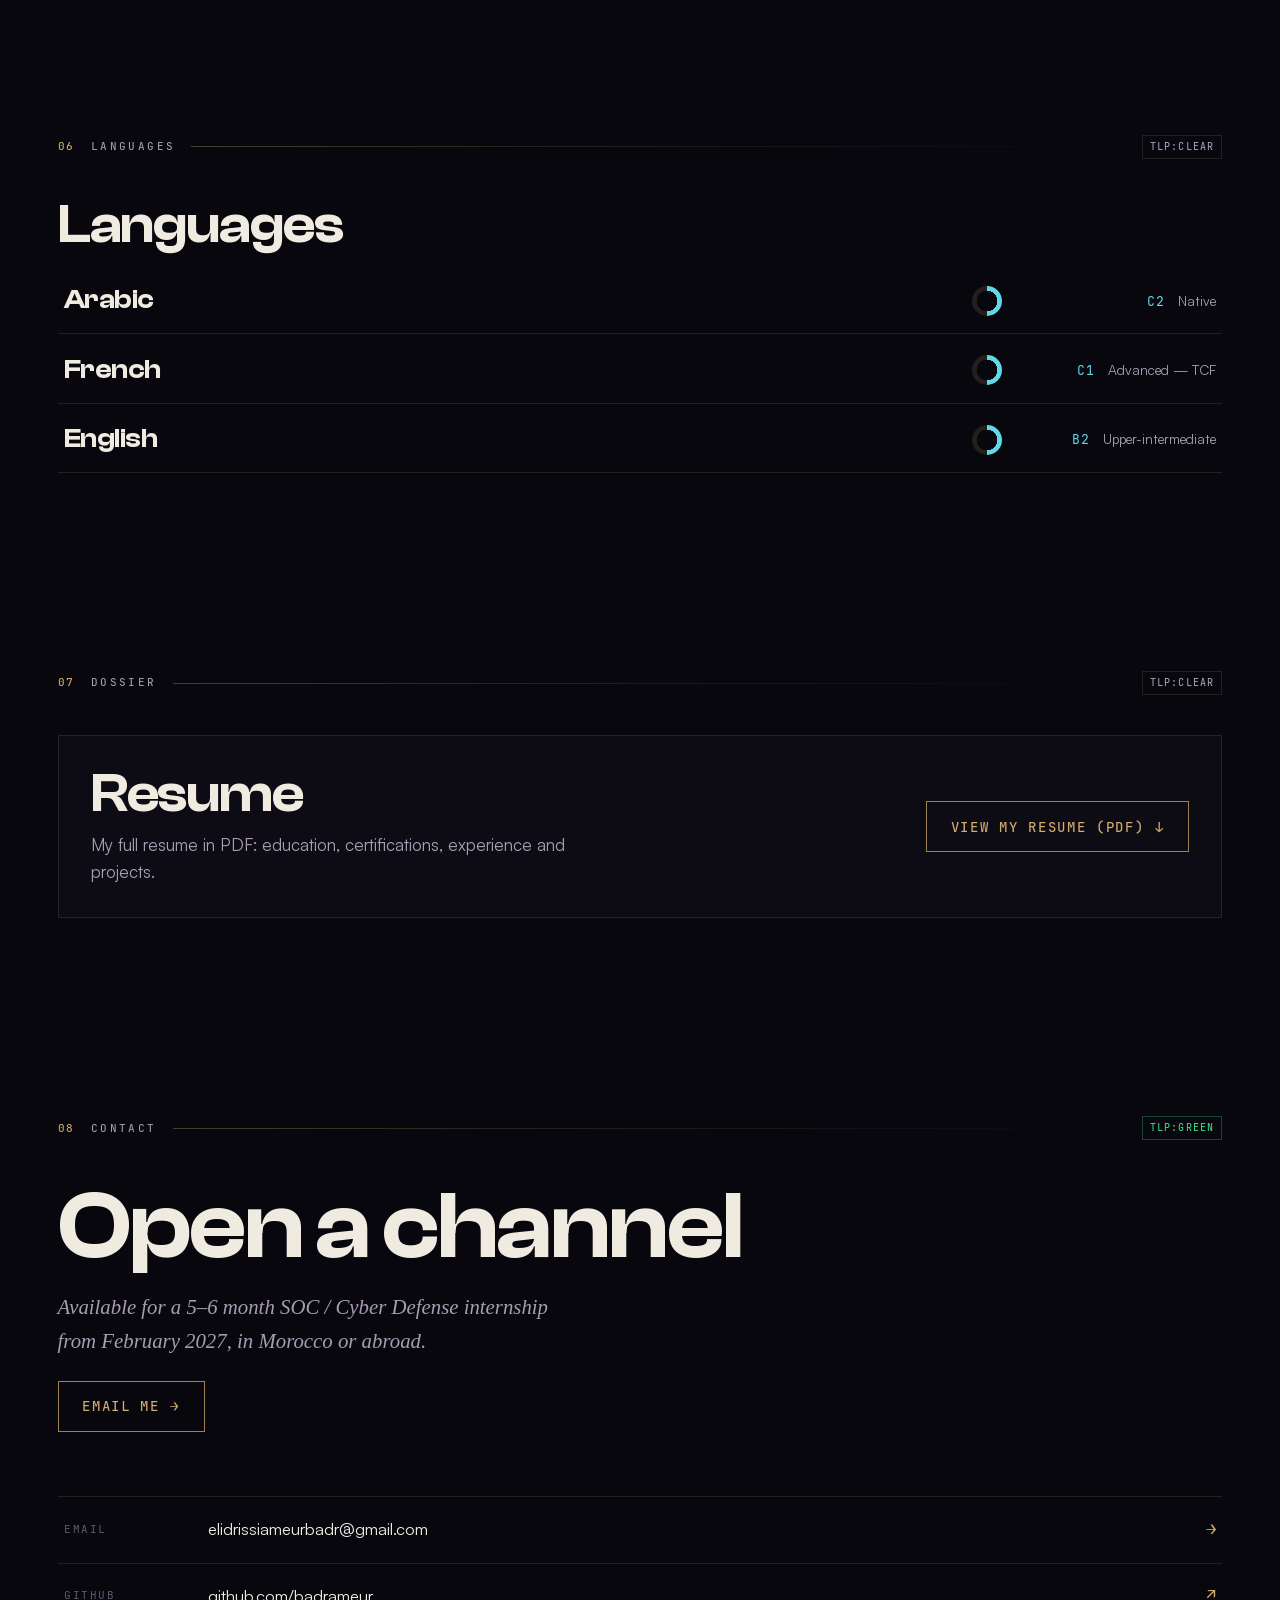
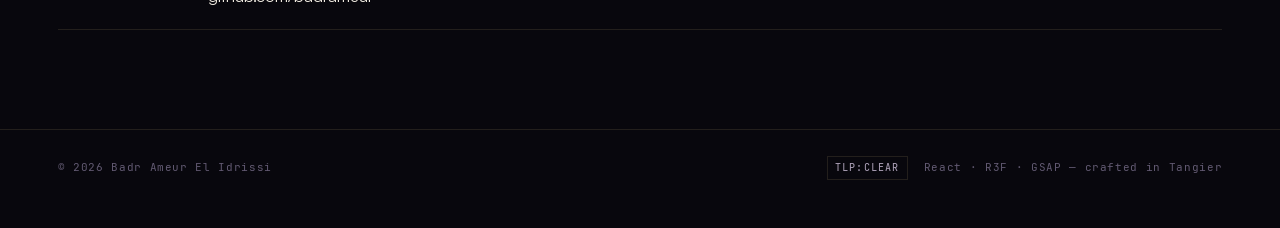
==== commit 5bf470e3: "Restore last verified portfolio entry" ====
--- a/index.html
+++ b/index.html
@@ -71,14 +71,14 @@
     <style>
       html { background: #08070d; }
     </style>
-    <script type="module" crossorigin src="/assets/index-C53yPSiq.js?v=0507932"></script>
+    <script type="module" crossorigin src="/assets/index-C53yPSiq.js"></script>
     <link rel="modulepreload" crossorigin href="/assets/rolldown-runtime-QTnfLwEv.js">
     <link rel="modulepreload" crossorigin href="/assets/r3f-DJwWP_88.js">
     <link rel="modulepreload" crossorigin href="/assets/motion-CqK1wNe4.js">
-    <link rel="stylesheet" crossorigin href="/assets/index-CTe-PvSK.css?v=83e6378">
+    <link rel="stylesheet" crossorigin href="/assets/index-CTe-PvSK.css">
   </head>
   <body>
     <div id="root"></div>
-    <script defer src="/assets/portfolio-enhancements.js?v=83e6378"></script>
+    <script defer src="/assets/portfolio-enhancements.js"></script>
   </body>
 </html>
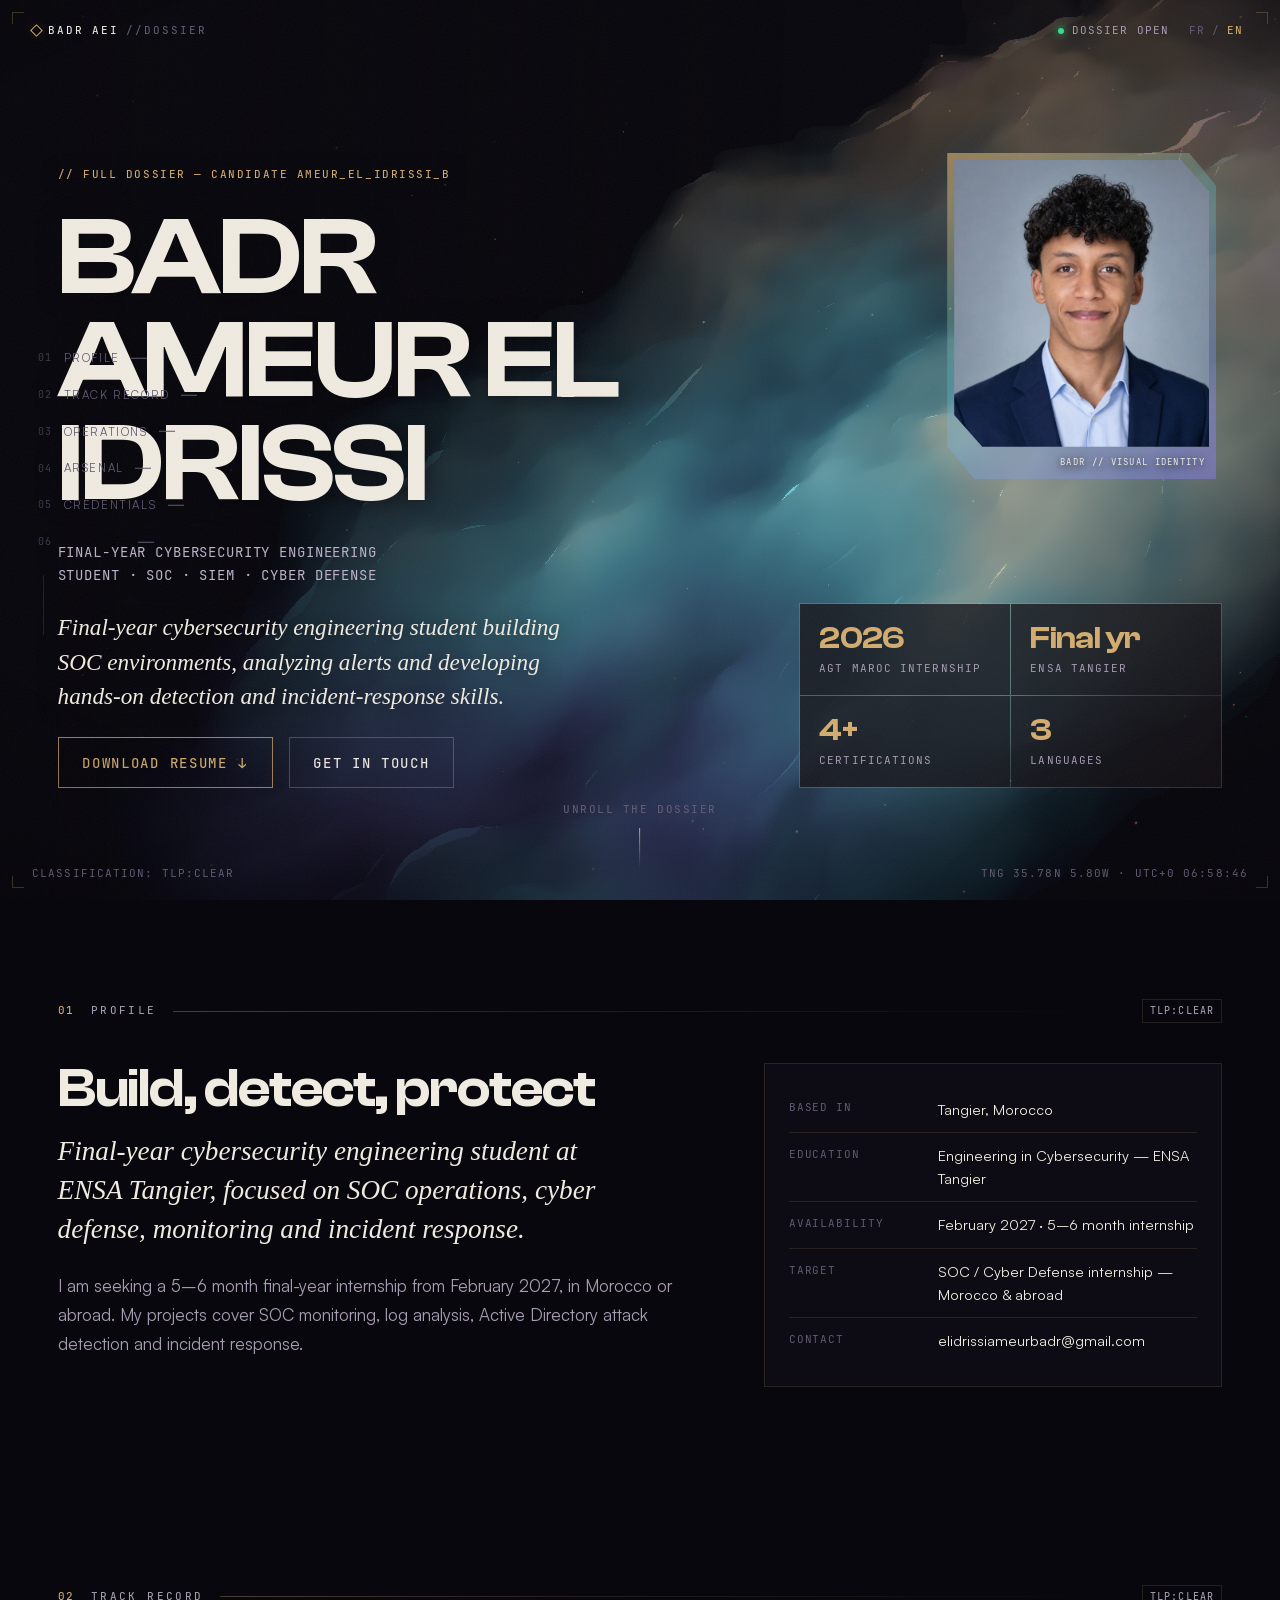
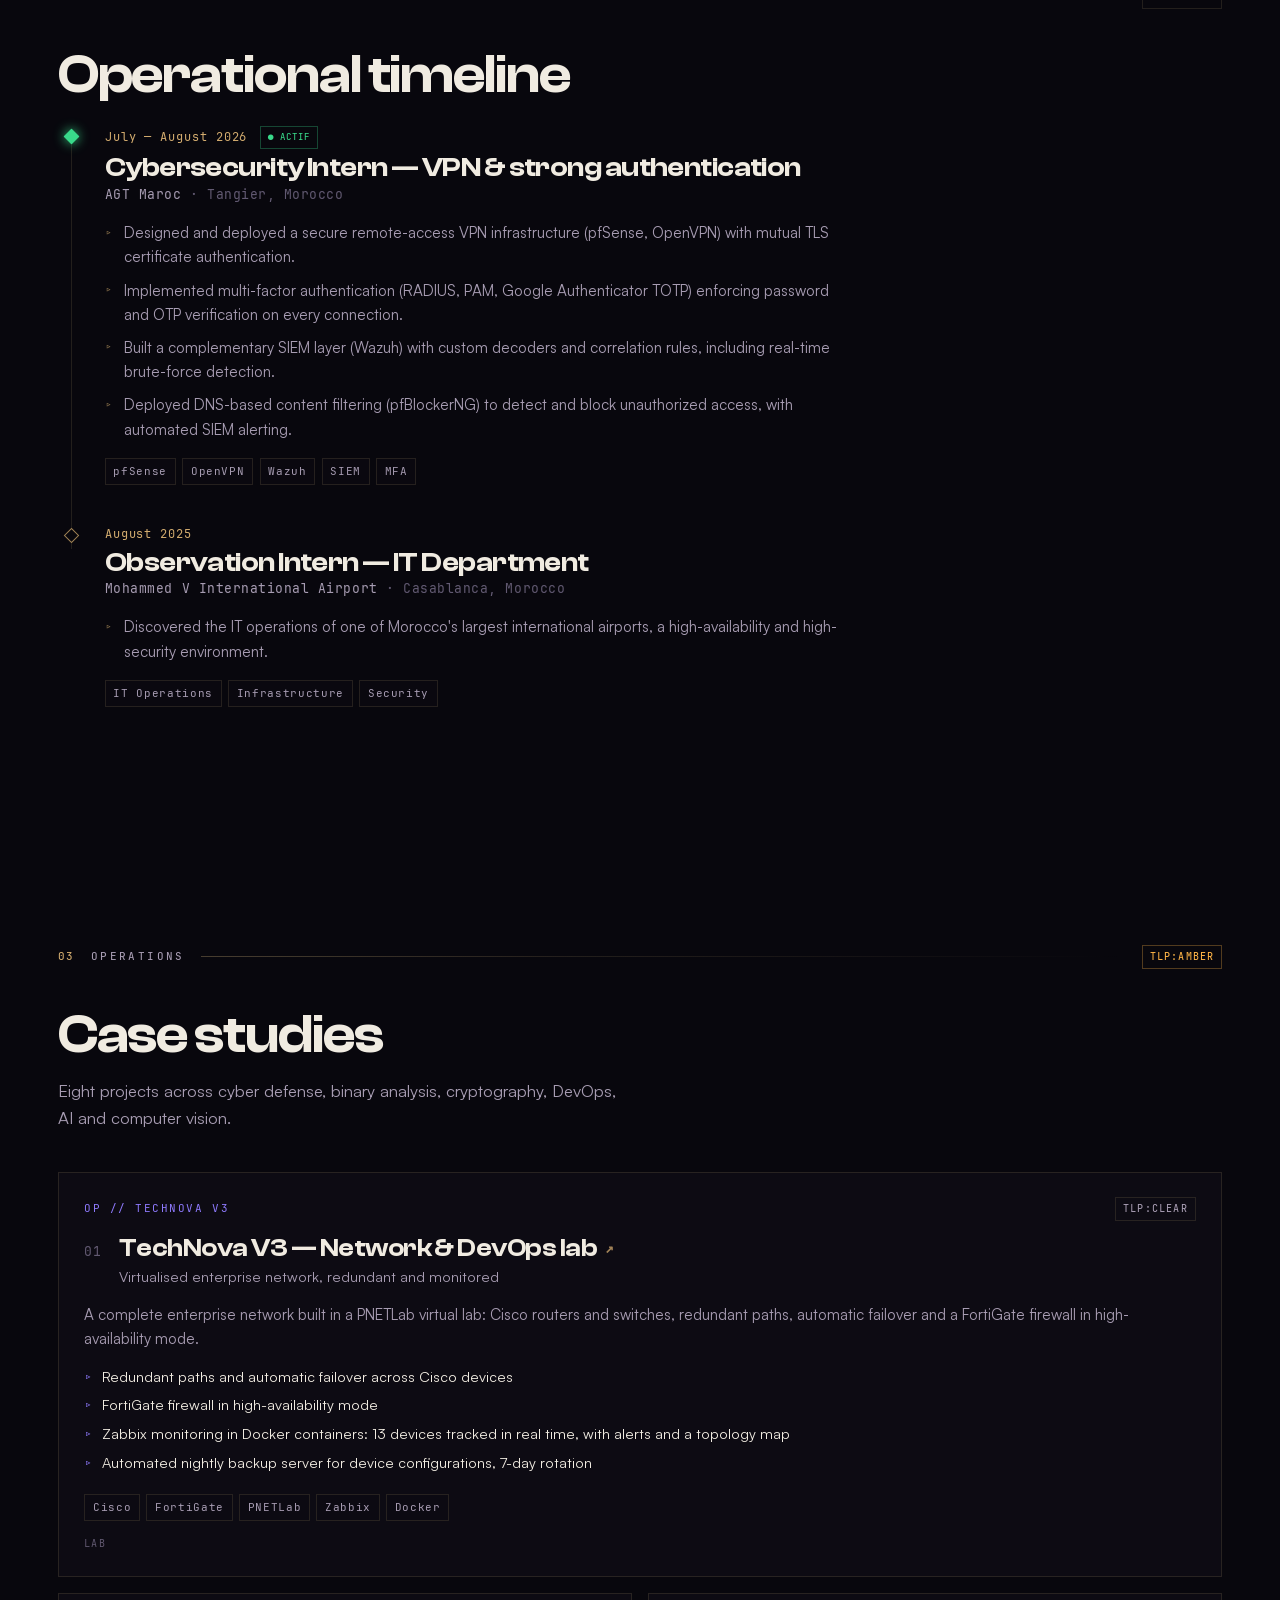
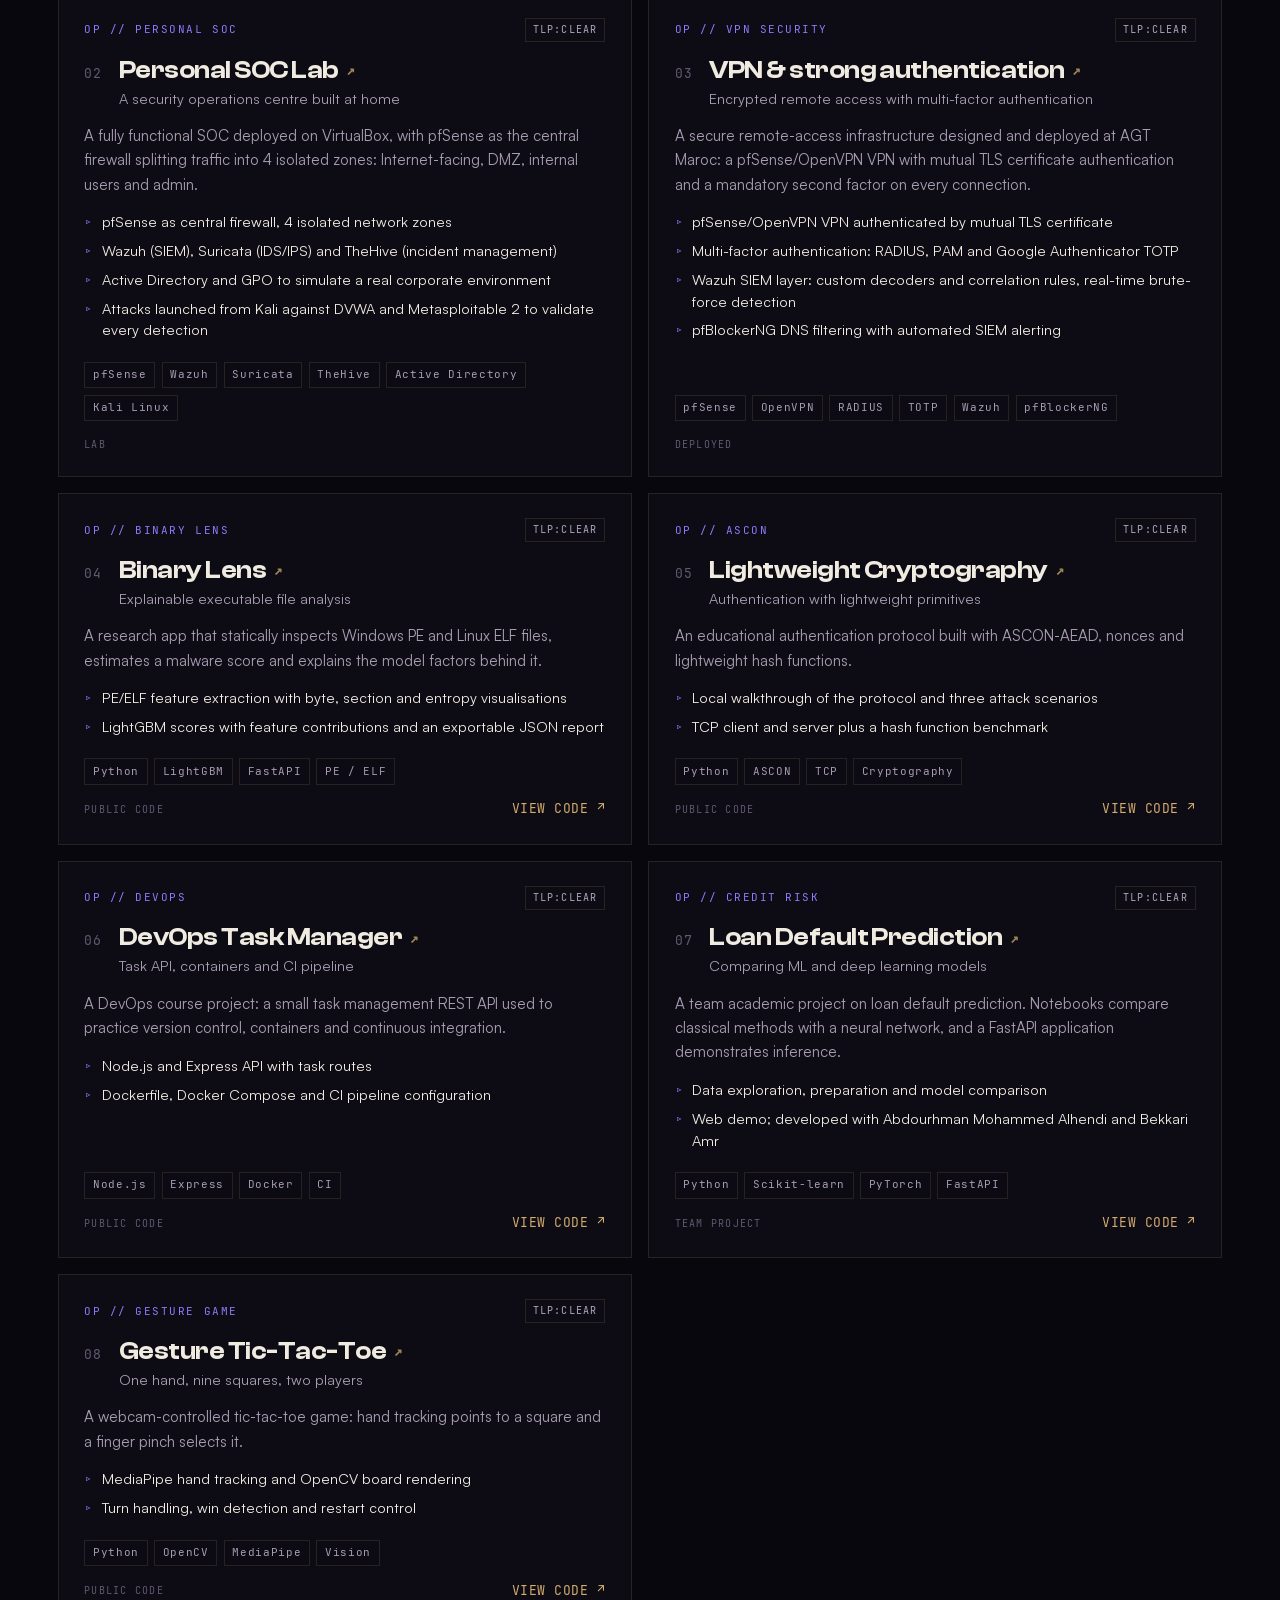
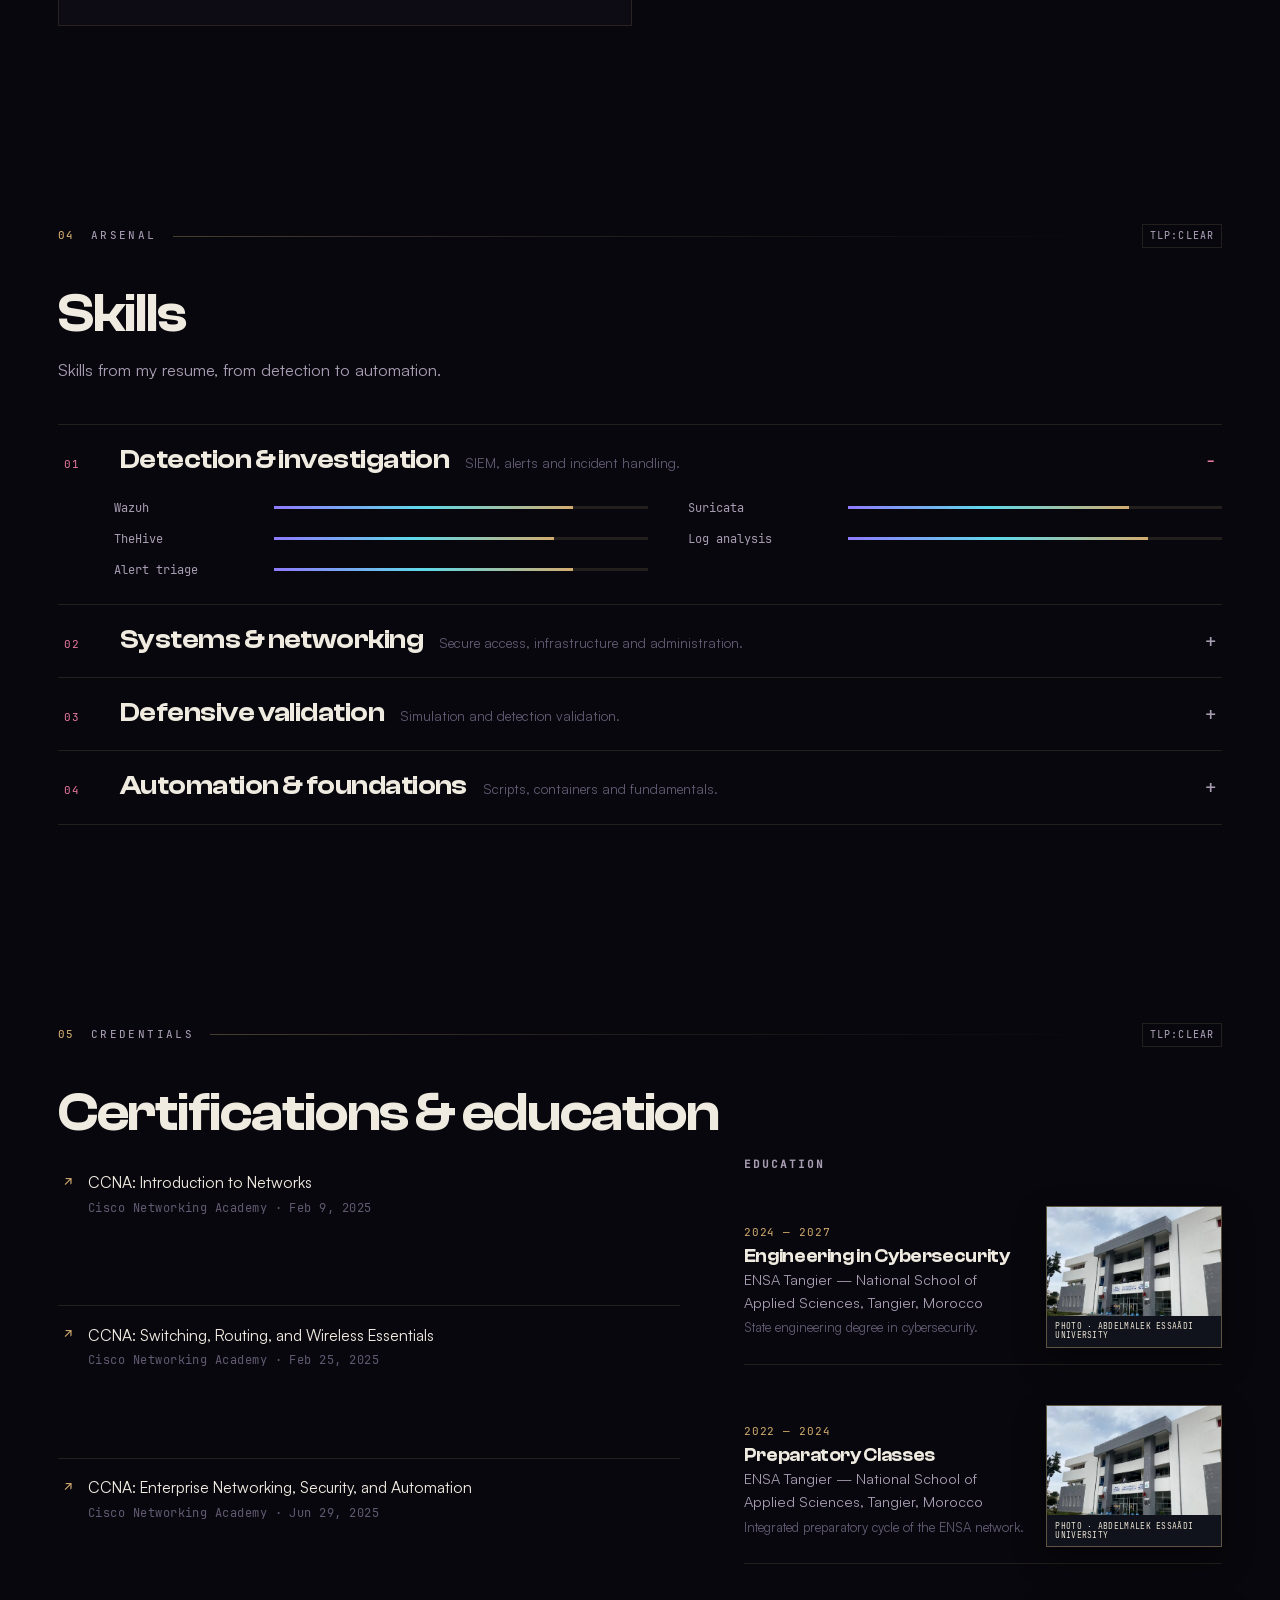
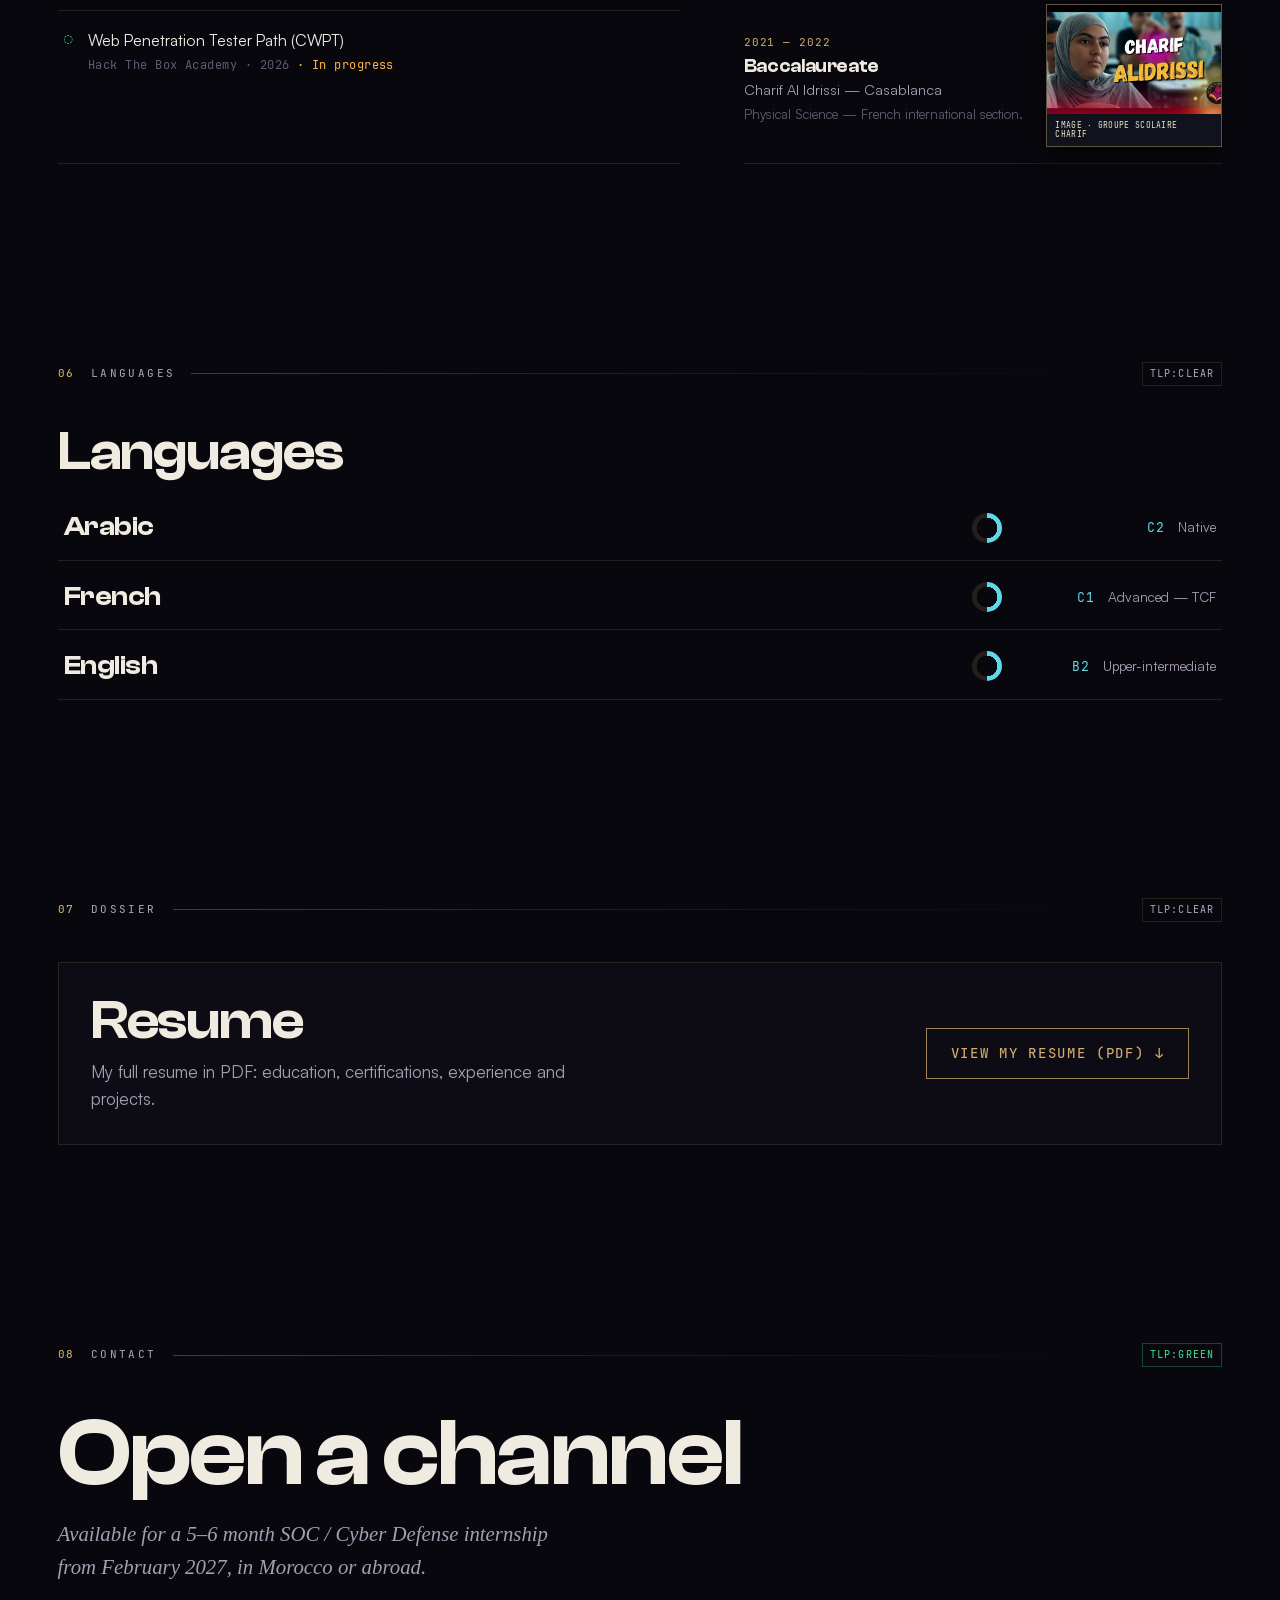
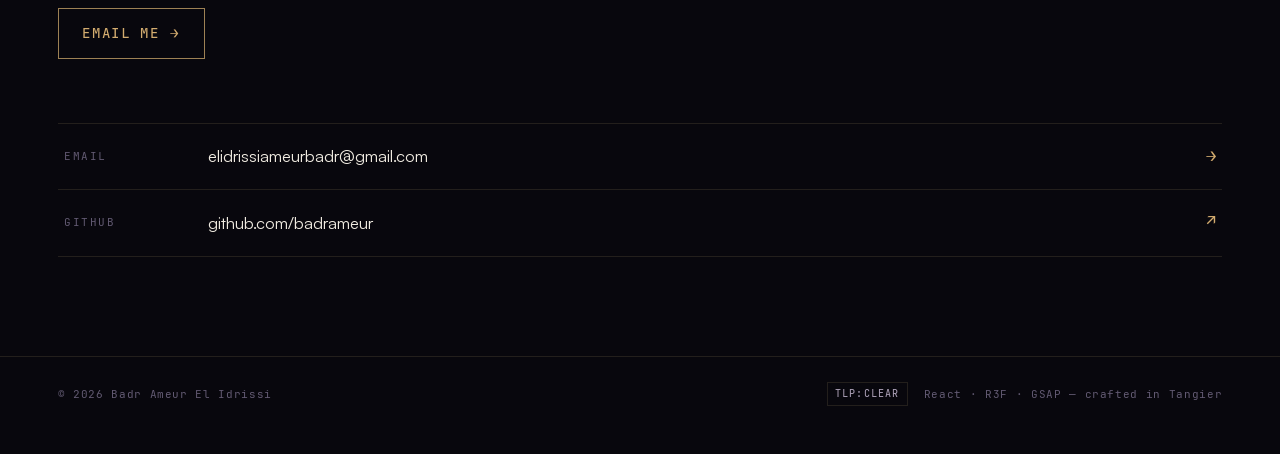
==== commit f46d1949: "Enrich portfolio education skills and certificate proofs" ====
--- a/index.html
+++ b/index.html
@@ -75,7 +75,7 @@
     <link rel="modulepreload" crossorigin href="/assets/rolldown-runtime-QTnfLwEv.js">
     <link rel="modulepreload" crossorigin href="/assets/r3f-DJwWP_88.js">
     <link rel="modulepreload" crossorigin href="/assets/motion-CqK1wNe4.js">
-    <link rel="stylesheet" crossorigin href="/assets/index-CTe-PvSK.css">
+    <link rel="stylesheet" crossorigin href="/assets/index-CTe-PvSK.css?v=formation-20261104">
   </head>
   <body>
     <div id="root"></div>
--- a/assets/index-CTe-PvSK.css
+++ b/assets/index-CTe-PvSK.css
@@ -44,3 +44,27 @@
 @keyframes modal-rise{from{opacity:0;transform:translateY(18px) scale(.98)}to{opacity:1;transform:none}}
 @media(max-width:600px){.project-modal-backdrop{padding:.65rem}.project-modal{max-height:94vh;padding:1.5rem;clip-path:none}.project-modal-actions .cmd{width:100%;justify-content:center}}
 @media(prefers-reduced-motion:reduce){.project-modal-backdrop,.project-modal{animation:none}}
+
+/* Education imagery and verified certificates */
+.p-certs .edu-item{display:grid;grid-template-columns:minmax(0,1fr) 136px;align-items:center;gap:1rem;padding:1rem 0;border-bottom:1px solid var(--line)}
+.p-certs .edu-item:nth-child(2) .edu-visual img{object-position:30% center}
+.edu-visual{position:relative;margin:0;overflow:hidden;border:1px solid #d5b27666;background:#101520;box-shadow:0 12px 28px #0006;clip-path:polygon(0 0,88% 0,100% 16%,100% 100%,0 100%)}
+.edu-visual img{display:block;width:100%;aspect-ratio:4/3;object-fit:cover;filter:saturate(.82) contrast(1.07);transition:transform .45s ease,filter .45s ease}
+.edu-item:hover .edu-visual img{transform:scale(1.06);filter:saturate(1.06) contrast(1.04)}
+.edu-visual figcaption{position:absolute;left:0;right:0;bottom:0;padding:.45rem .5rem;background:linear-gradient(transparent,#05070be8);font-size:.48rem;letter-spacing:.04em;line-height:1.2}
+.edu-visual figcaption a{color:#eee6d6;text-decoration:none}
+.edu-visual figcaption a:hover{text-decoration:underline}
+.cert-row--link{color:inherit;text-decoration:none;cursor:pointer;transition:background .25s ease,padding-left .25s ease,border-color .25s ease}
+.cert-row--link:hover{background:#d4ae7315;padding-left:.8rem;border-color:#d4ae73a0}
+.cert-row--link:focus-visible,.edu-visual a:focus-visible{outline:2px solid var(--gold);outline-offset:3px}
+.cert-row--link .cert-check{color:var(--gold)}
+.project-modal-backdrop,.project-modal-backdrop *{cursor:default!important}
+.project-modal-backdrop a,.project-modal-backdrop button{cursor:pointer!important}
+@media(max-width:680px){.p-certs .edu-item{grid-template-columns:1fr}.edu-visual{width:min(100%,320px)}.edu-visual img{aspect-ratio:16/9}}
+@media(prefers-reduced-motion:reduce){.edu-visual img,.cert-row--link{transition:none}}
+/* Education cards: give the real campus images room and readable credits. */
+.p-certs .edu-item{grid-template-columns:minmax(0,1fr) 176px}
+.edu-visual{clip-path:none}
+.edu-visual img{aspect-ratio:16/10}
+.edu-visual figcaption{position:static;padding:.42rem .5rem;background:#10131b;font-size:.47rem}
+@media(max-width:680px){.about-grid{grid-template-columns:minmax(0,1fr)}.about-lead-col,.about-facts{min-width:0;max-width:100%}.p-certs .edu-item{grid-template-columns:1fr}}
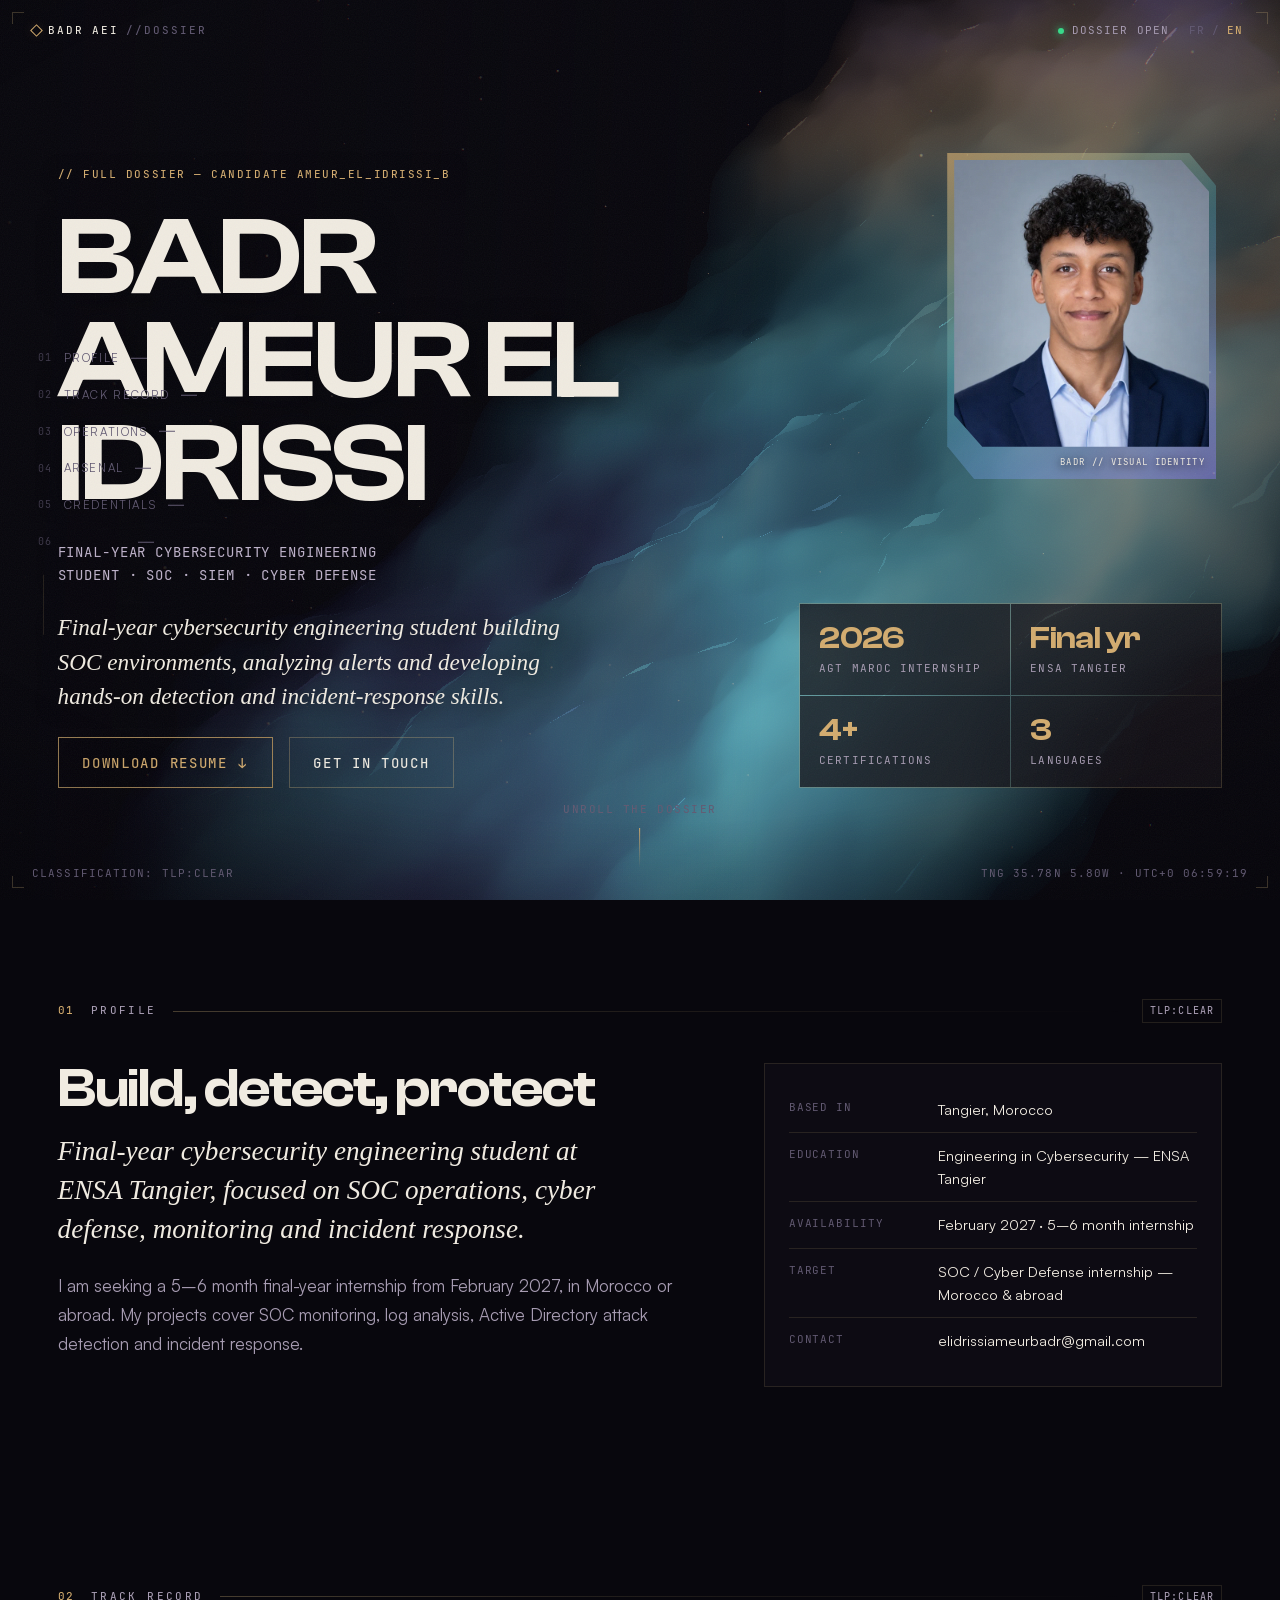
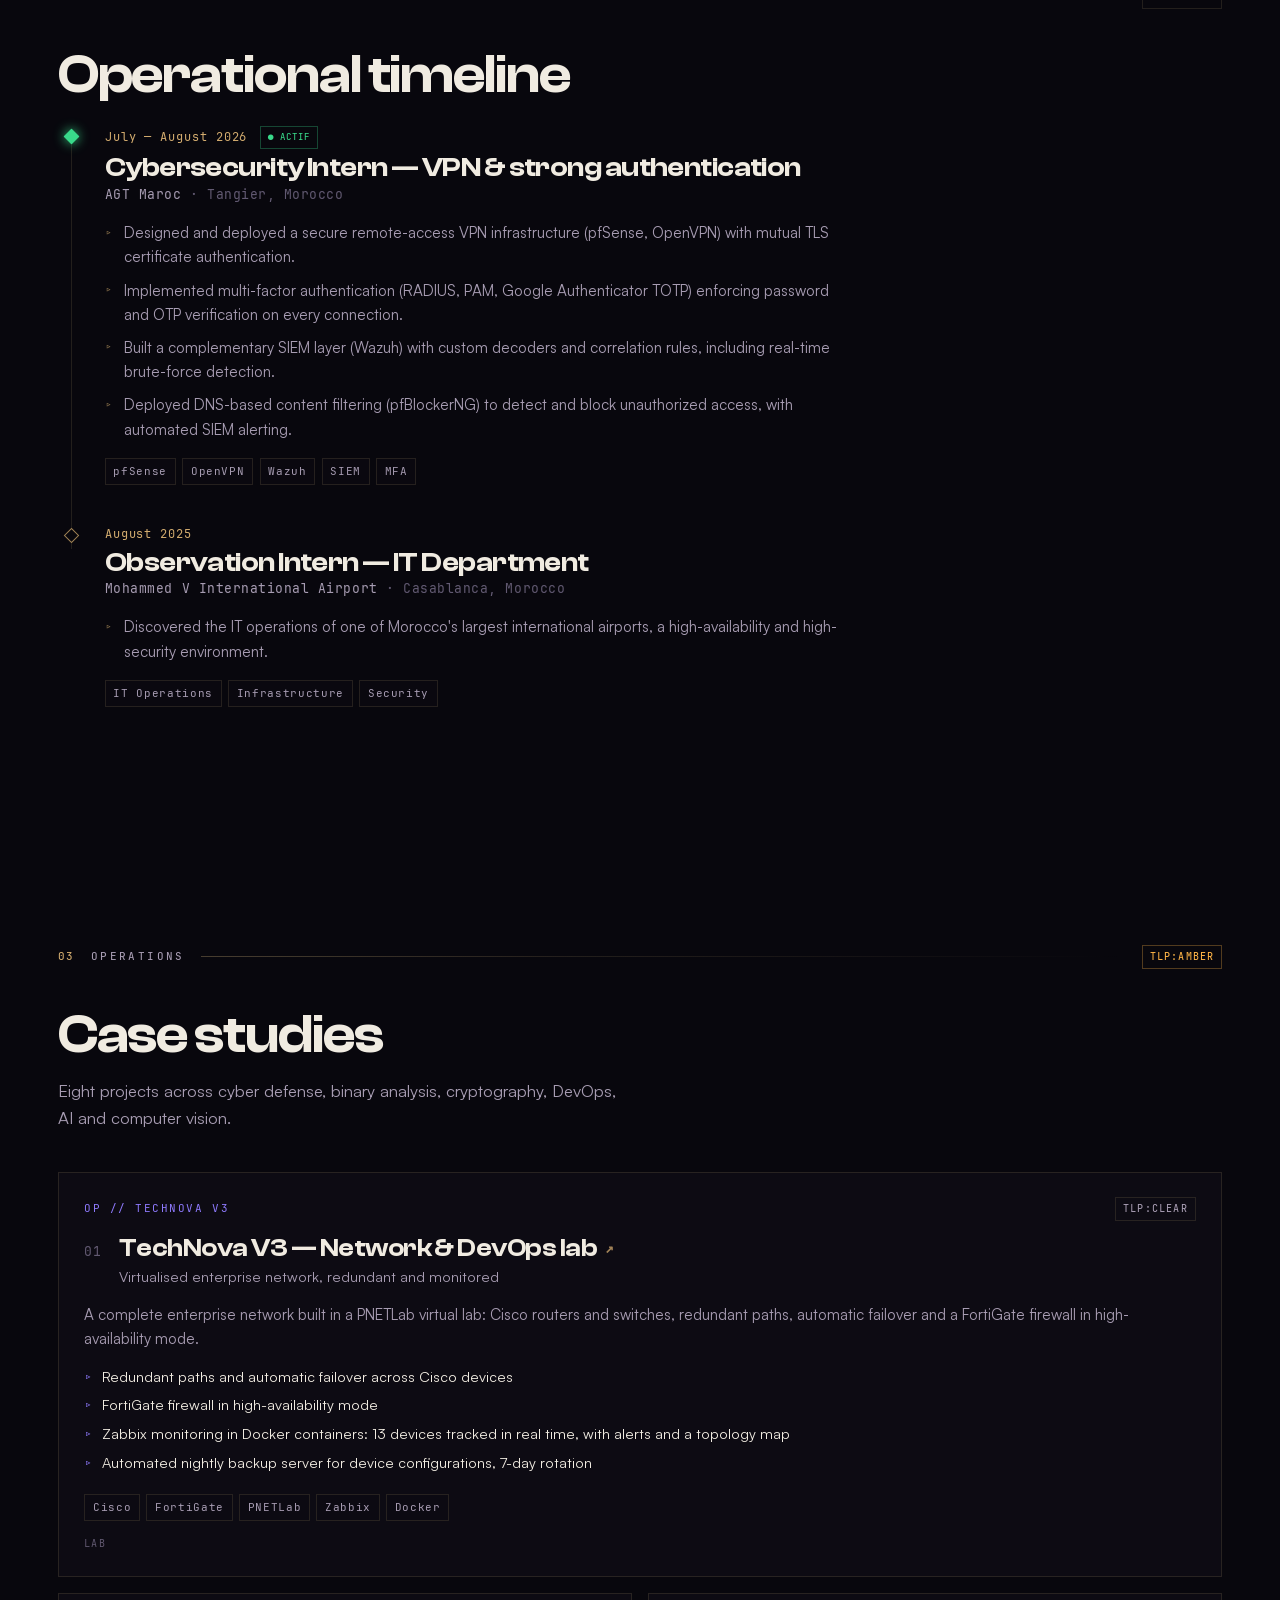
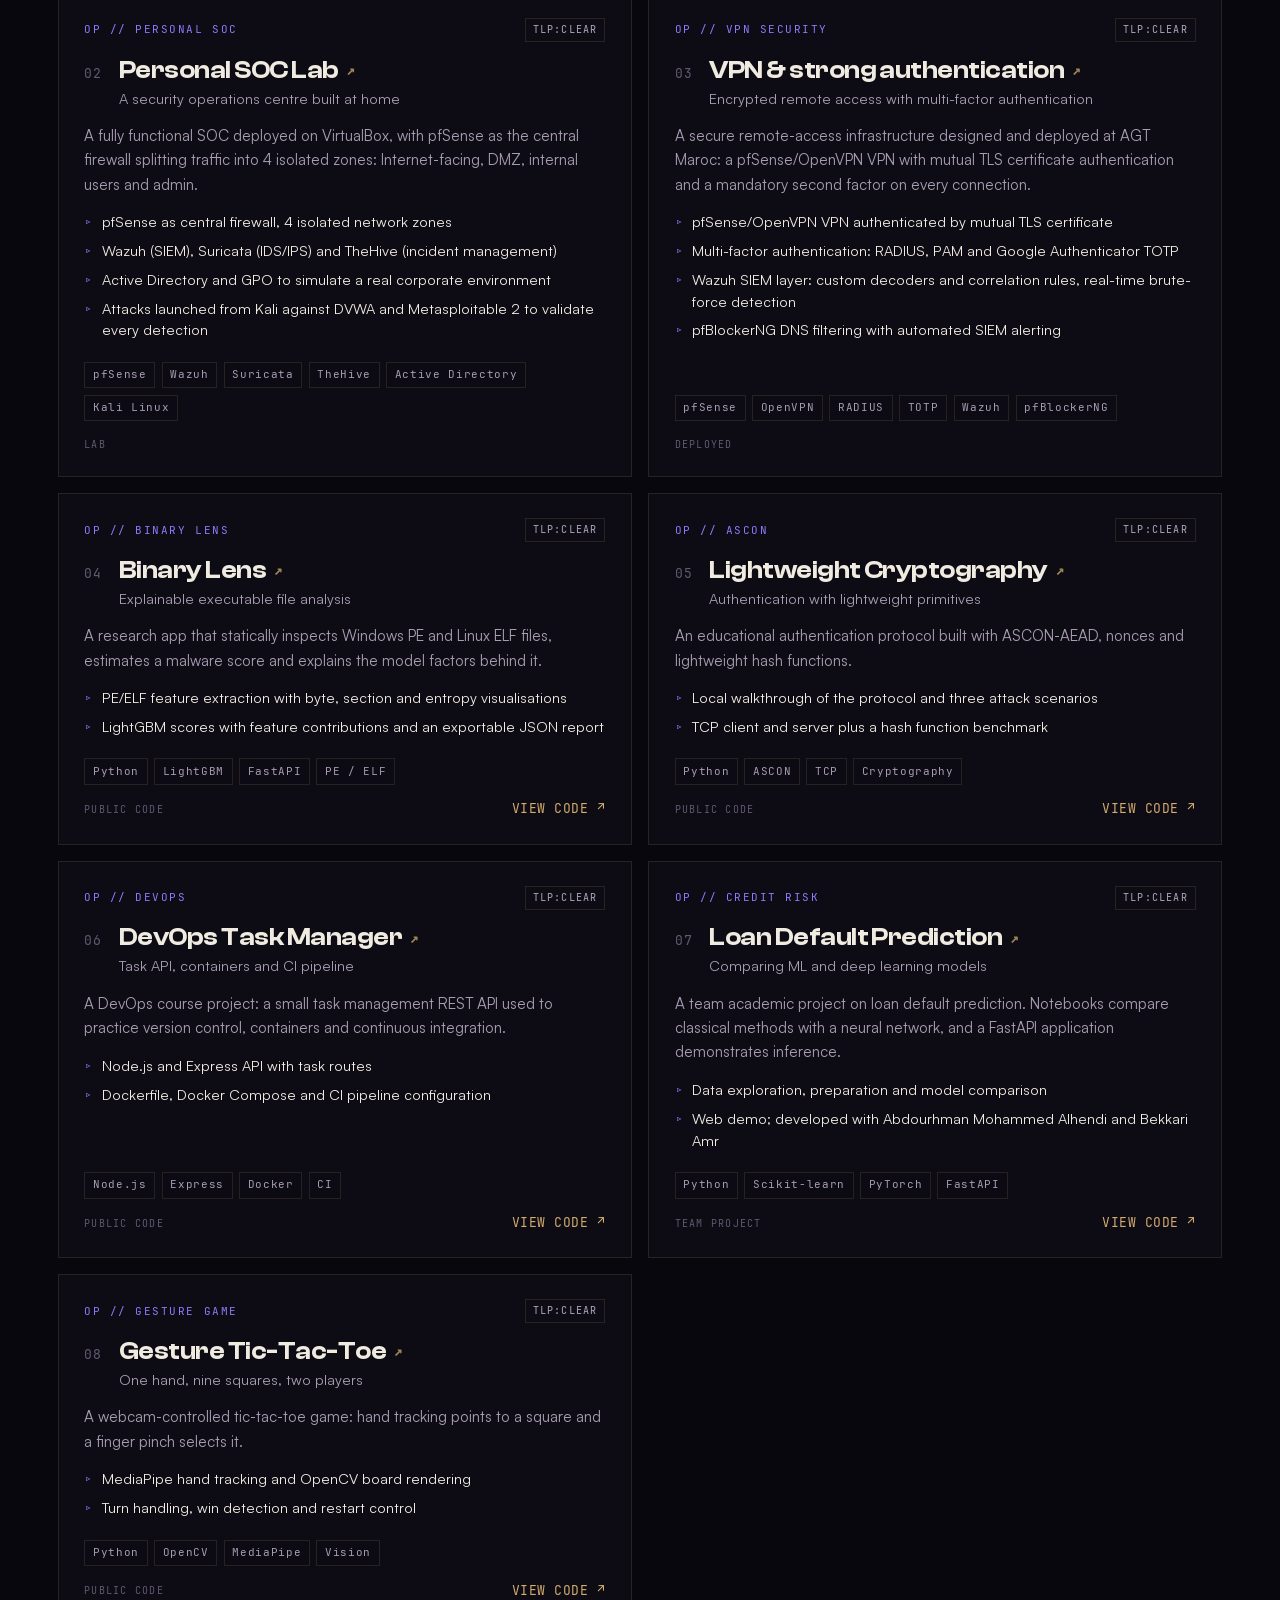
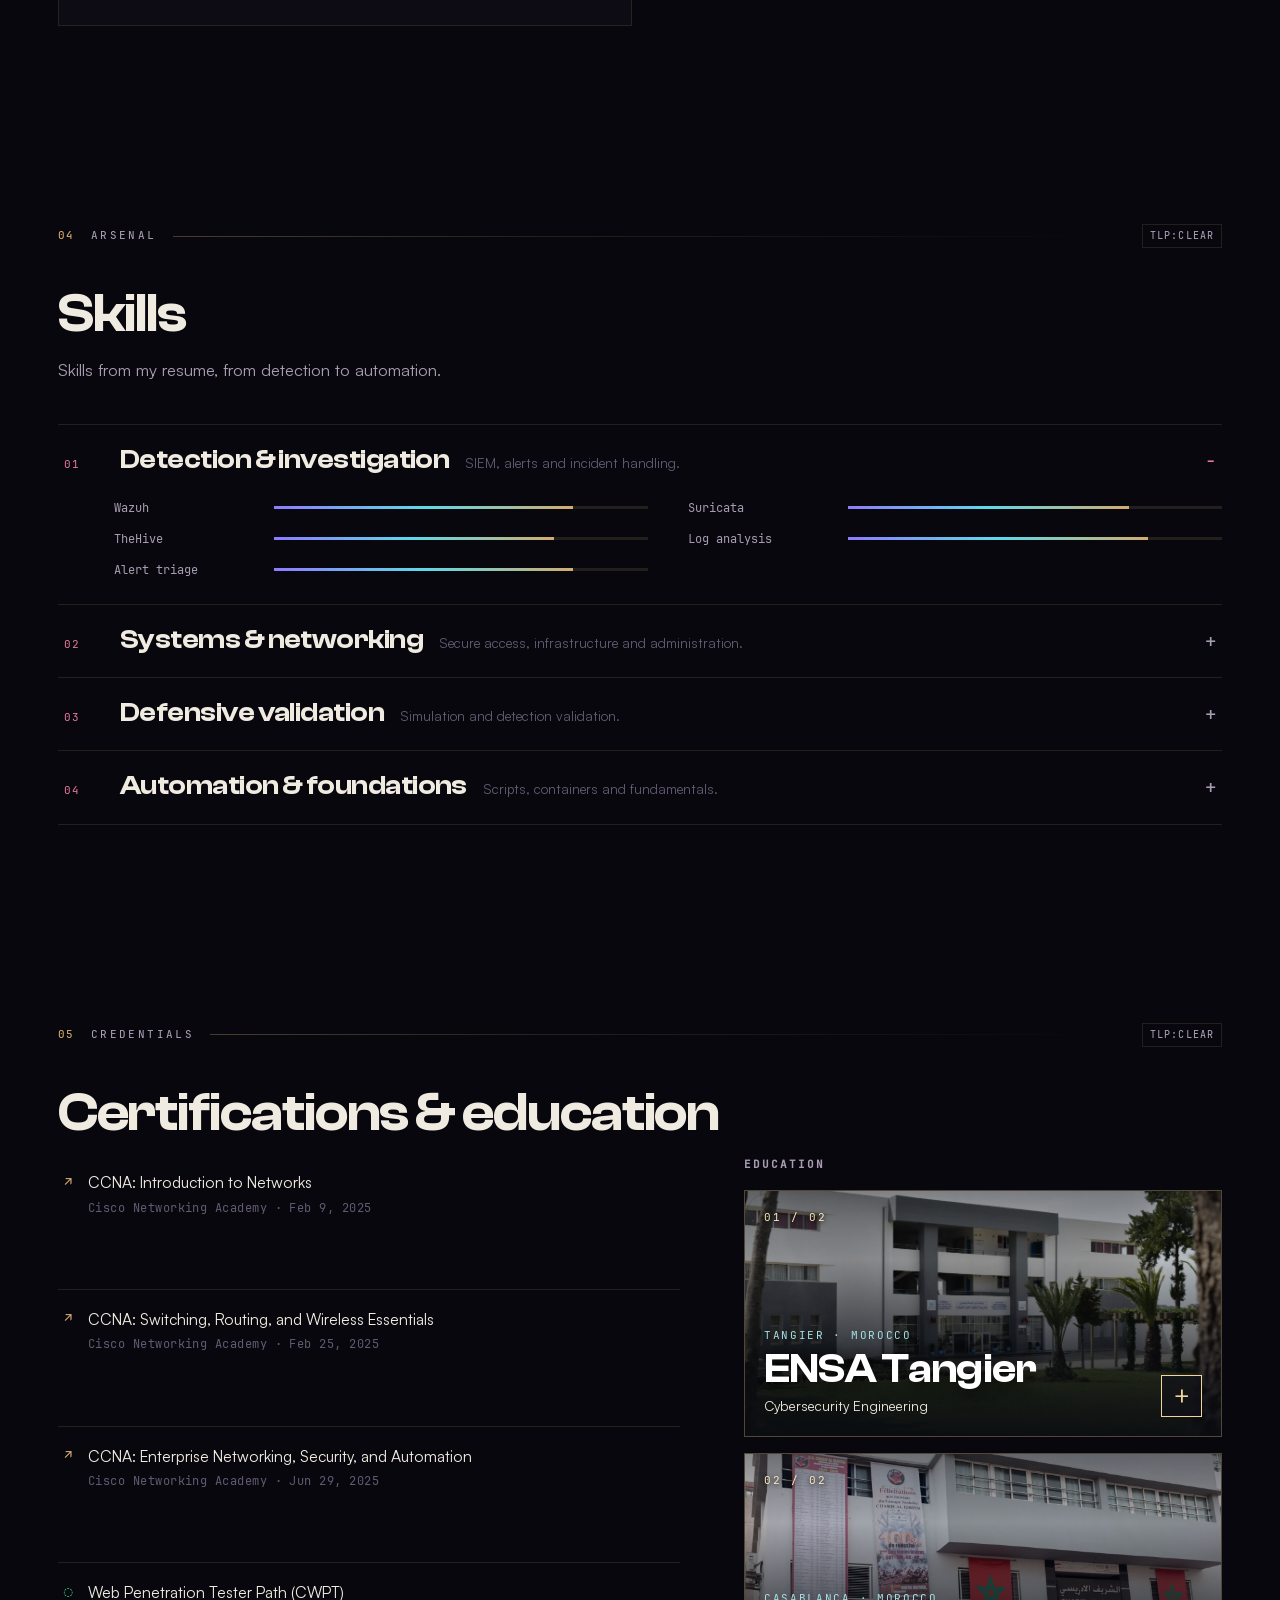
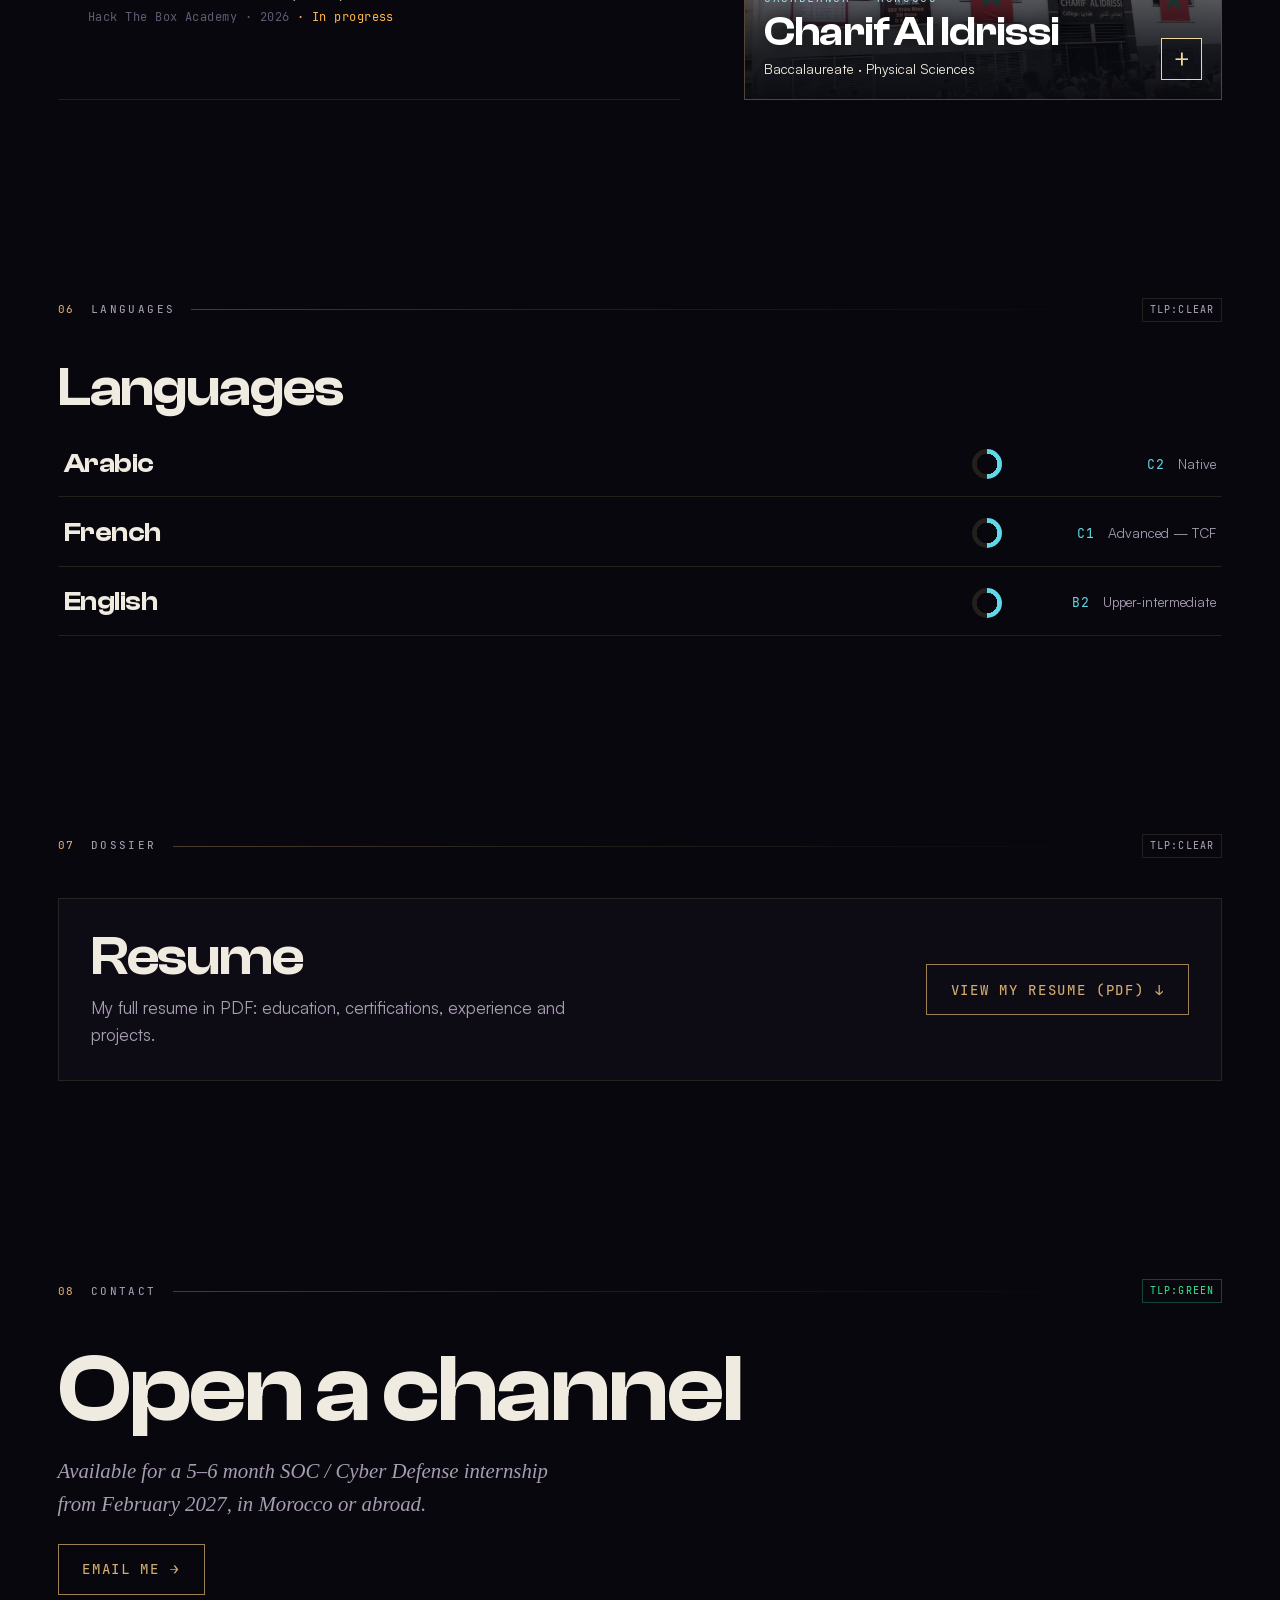
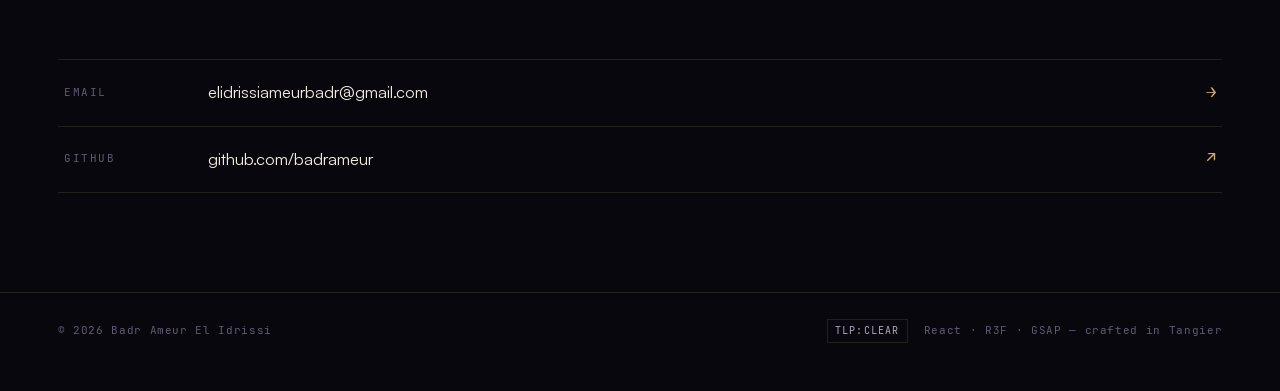
==== commit bd466d69: "Redesign education cards with personal school photos" ====
--- a/index.html
+++ b/index.html
@@ -75,7 +75,7 @@
     <link rel="modulepreload" crossorigin href="/assets/rolldown-runtime-QTnfLwEv.js">
     <link rel="modulepreload" crossorigin href="/assets/r3f-DJwWP_88.js">
     <link rel="modulepreload" crossorigin href="/assets/motion-CqK1wNe4.js">
-    <link rel="stylesheet" crossorigin href="/assets/index-CTe-PvSK.css?v=formation-20261104">
+    <link rel="stylesheet" crossorigin href="/assets/index-CTe-PvSK.css?v=parcours-20261104">
   </head>
   <body>
     <div id="root"></div>
--- a/assets/index-CTe-PvSK.css
+++ b/assets/index-CTe-PvSK.css
@@ -68,3 +68,39 @@
 .edu-visual img{aspect-ratio:16/10}
 .edu-visual figcaption{position:static;padding:.42rem .5rem;background:#10131b;font-size:.47rem}
 @media(max-width:680px){.about-grid{grid-template-columns:minmax(0,1fr)}.about-lead-col,.about-facts{min-width:0;max-width:100%}.p-certs .edu-item{grid-template-columns:1fr}}
+
+/* Education: cinematic campus covers that reveal Badr's actual study path. */
+.p-certs .edu-list{gap:1rem}
+.p-certs .edu-item{display:block;padding:0;border:0}
+.edu-card{border:1px solid #d5b27655;background:#101018;overflow:hidden;transition:border-color .25s ease,box-shadow .25s ease}
+.edu-card:hover,.edu-card[open]{border-color:#d5b276aa;box-shadow:0 18px 45px #0008}
+.edu-card-cover{position:relative;display:block;min-height:245px;list-style:none;overflow:hidden;cursor:pointer}
+.edu-card-cover::-webkit-details-marker{display:none}
+.edu-card-cover:focus-visible{outline:2px solid var(--gold);outline-offset:-4px}
+.edu-card-image{position:absolute;inset:0;width:100%;height:100%;object-fit:cover;object-position:center;filter:saturate(.82) brightness(.78);transition:transform .7s var(--ease),filter .5s ease}
+.edu-card:hover .edu-card-image,.edu-card[open] .edu-card-image{transform:scale(1.055);filter:saturate(1) brightness(.85)}
+.edu-card-shade{position:absolute;inset:0;background:linear-gradient(180deg,#090b1055 0%,transparent 28%,#090b10d9 82%,#090b10f5 100%)}
+.edu-card-number{position:absolute;top:1.1rem;left:1.2rem;color:#f9e7bd;font-size:.68rem;letter-spacing:.18em;text-shadow:0 1px 5px #000}
+.edu-card-intro{position:absolute;left:1.2rem;right:4.5rem;bottom:1.2rem;display:grid;gap:.24rem}
+.edu-card-city{color:#a5e2e4;letter-spacing:.16em;font-size:.66rem;text-transform:uppercase}
+.edu-card-school{color:#fff;font-size:clamp(1.6rem,3.2vw,2.6rem);line-height:1.06;text-shadow:0 2px 18px #000}
+.edu-card-degree{color:#eee8dc;font-size:.86rem}
+.edu-card-open{position:absolute;right:1.2rem;bottom:1.2rem;display:grid;place-items:center;width:2.6rem;height:2.6rem;border:1px solid #f0d59c;background:#101018a8;color:#f0d59c;font-size:1.6rem;line-height:1;transition:transform .3s ease,background .3s ease}
+.edu-card[open] .edu-card-open{transform:rotate(45deg);background:#d5b276;color:#101018}
+.edu-card-body{padding:1.3rem 1.3rem 1.5rem;animation:edu-reveal .35s ease both}
+.edu-card-kicker{color:var(--gold);font-size:.62rem;letter-spacing:.16em}
+.edu-card-description{color:var(--text);margin:.45rem 0 1.25rem;font-size:.95rem}
+.edu-card-timeline{list-style:none;margin:0;padding:0;border-top:1px solid var(--line)}
+.edu-card-timeline li{display:grid;grid-template-columns:7.5rem 1fr;gap:.8rem;border-bottom:1px solid var(--line);padding:.9rem 0}
+.edu-card-period{color:var(--gold);font-size:.7rem;padding-top:.15rem}
+.edu-card-timeline h5{font-size:1.08rem;font-weight:500}
+.edu-card-timeline p{color:var(--dim);font-size:.83rem;line-height:1.5;margin:.2rem 0 0}
+.edu-card-focus{display:flex;flex-wrap:wrap;gap:.4rem;list-style:none;margin:1.2rem 0;padding:0}
+.edu-card-focus li{border:1px solid #75c9d06b;color:#b9e5e5;padding:.35rem .5rem;font-size:.68rem}
+.edu-card-source{color:var(--gold);font-size:.67rem;letter-spacing:.08em;text-decoration:none}
+.edu-card-source:hover{text-decoration:underline}
+.edu-card-source:focus-visible{outline:2px solid var(--gold);outline-offset:3px}
+.edu-card-credit{color:var(--faint);font-size:.55rem;letter-spacing:.1em;margin:.8rem 0 0}
+@keyframes edu-reveal{from{opacity:0;transform:translateY(-6px)}to{opacity:1;transform:none}}
+@media(max-width:600px){.edu-card-cover{min-height:215px}.edu-card-timeline li{grid-template-columns:1fr;gap:.2rem}.edu-card-intro{right:4rem}}
+@media(prefers-reduced-motion:reduce){.edu-card,.edu-card-image,.edu-card-open,.edu-card-body{transition:none;animation:none}}
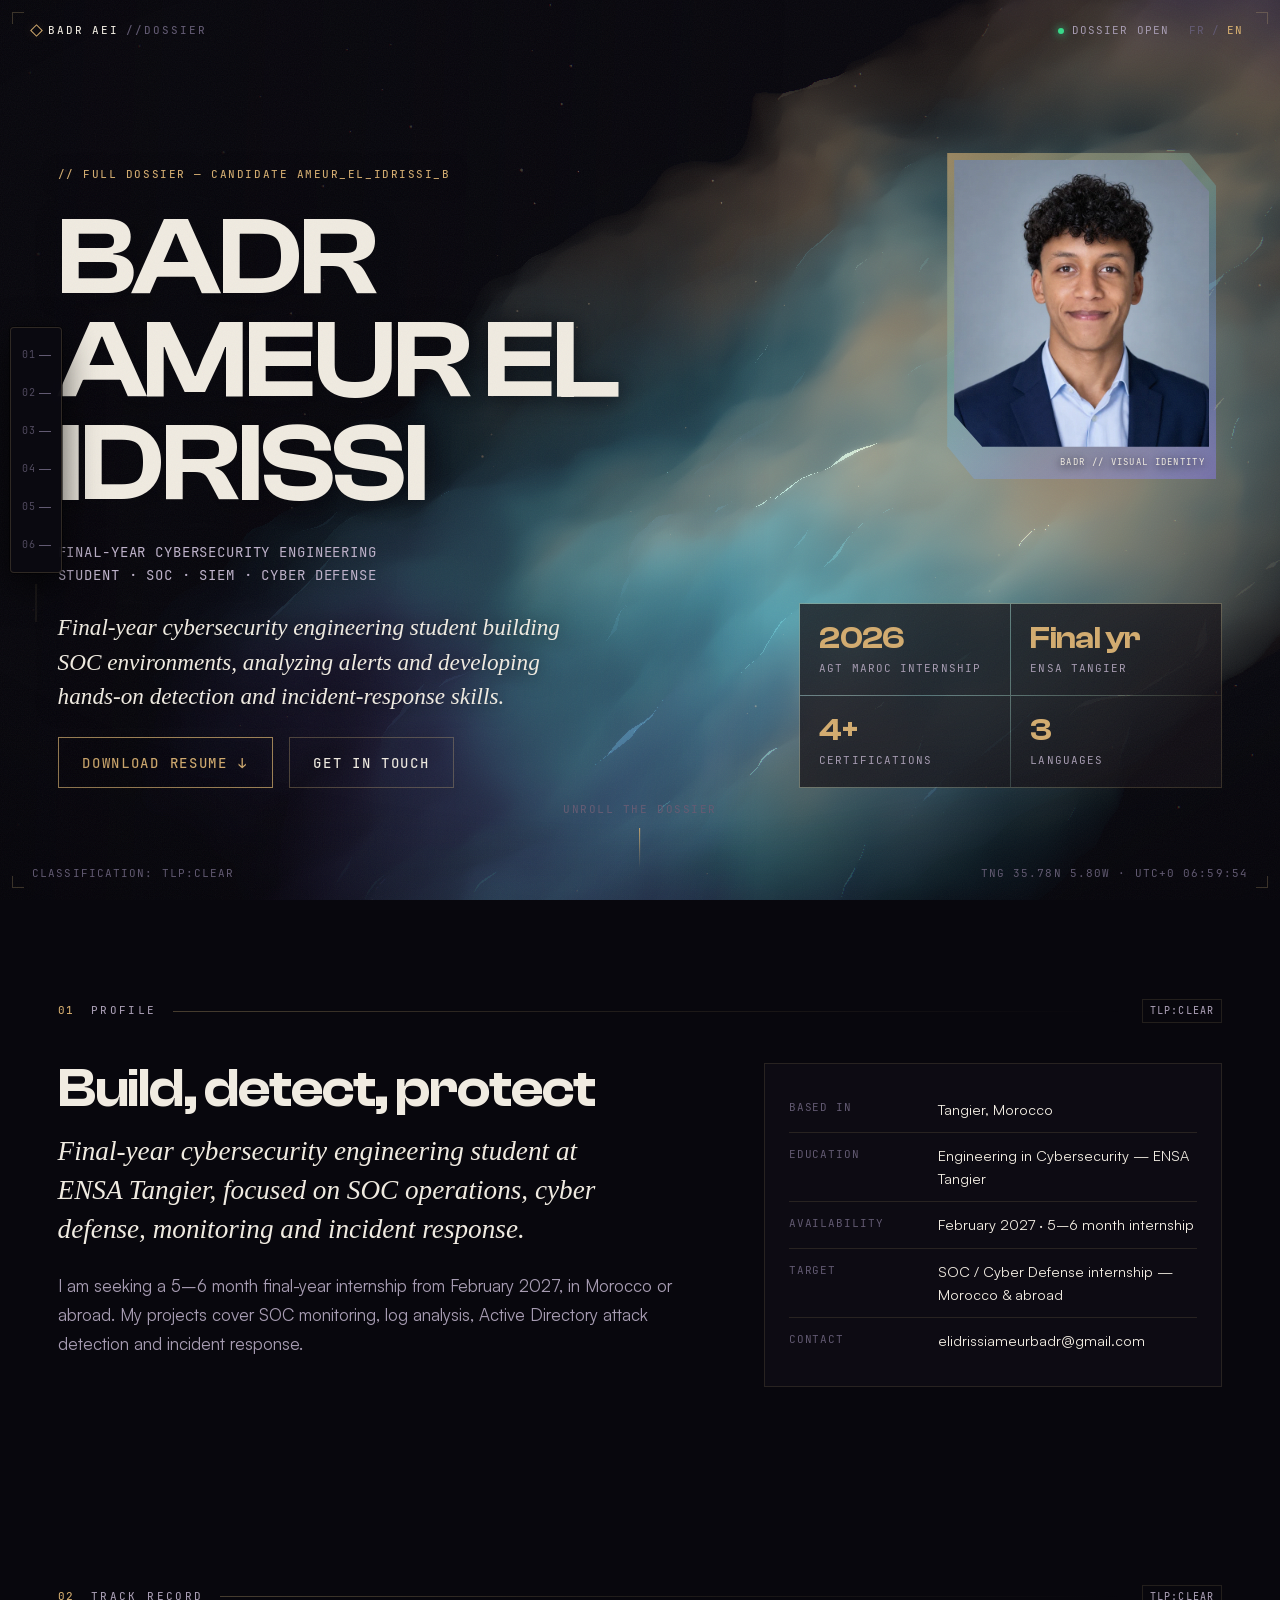
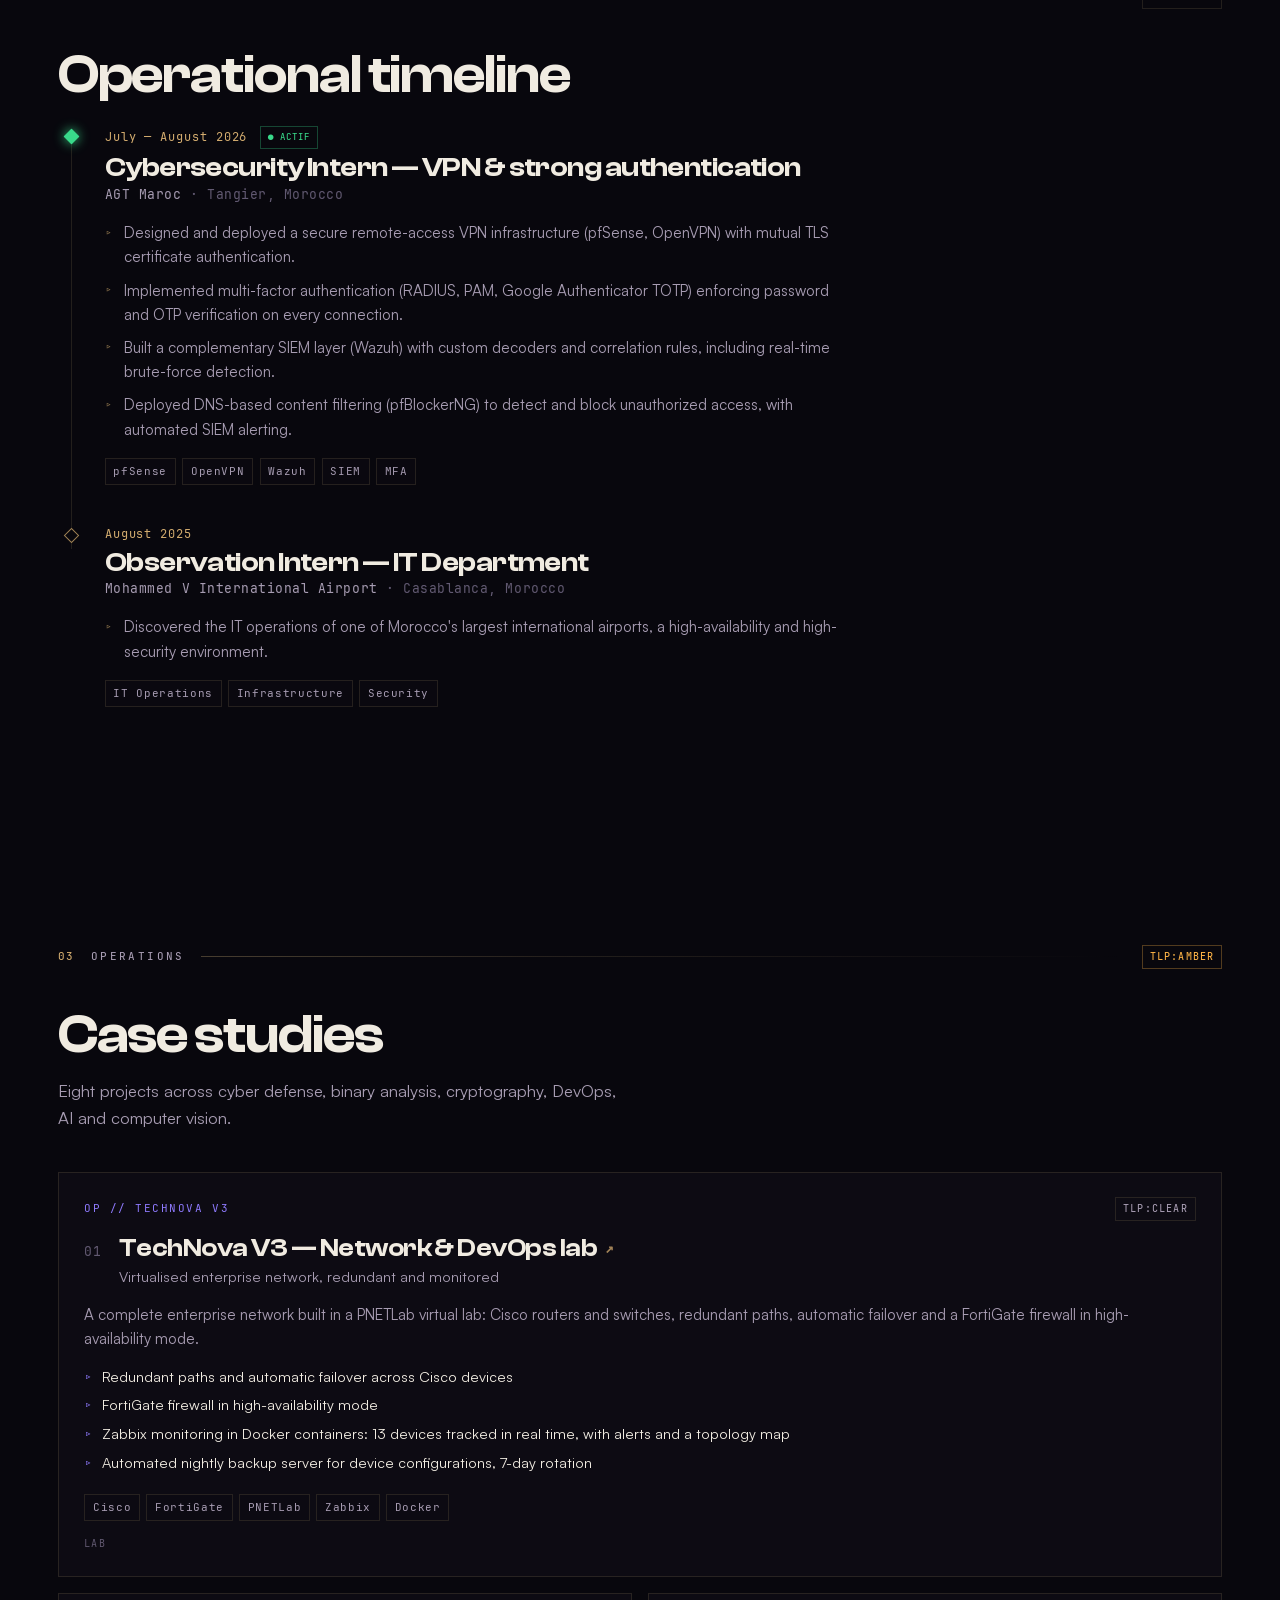
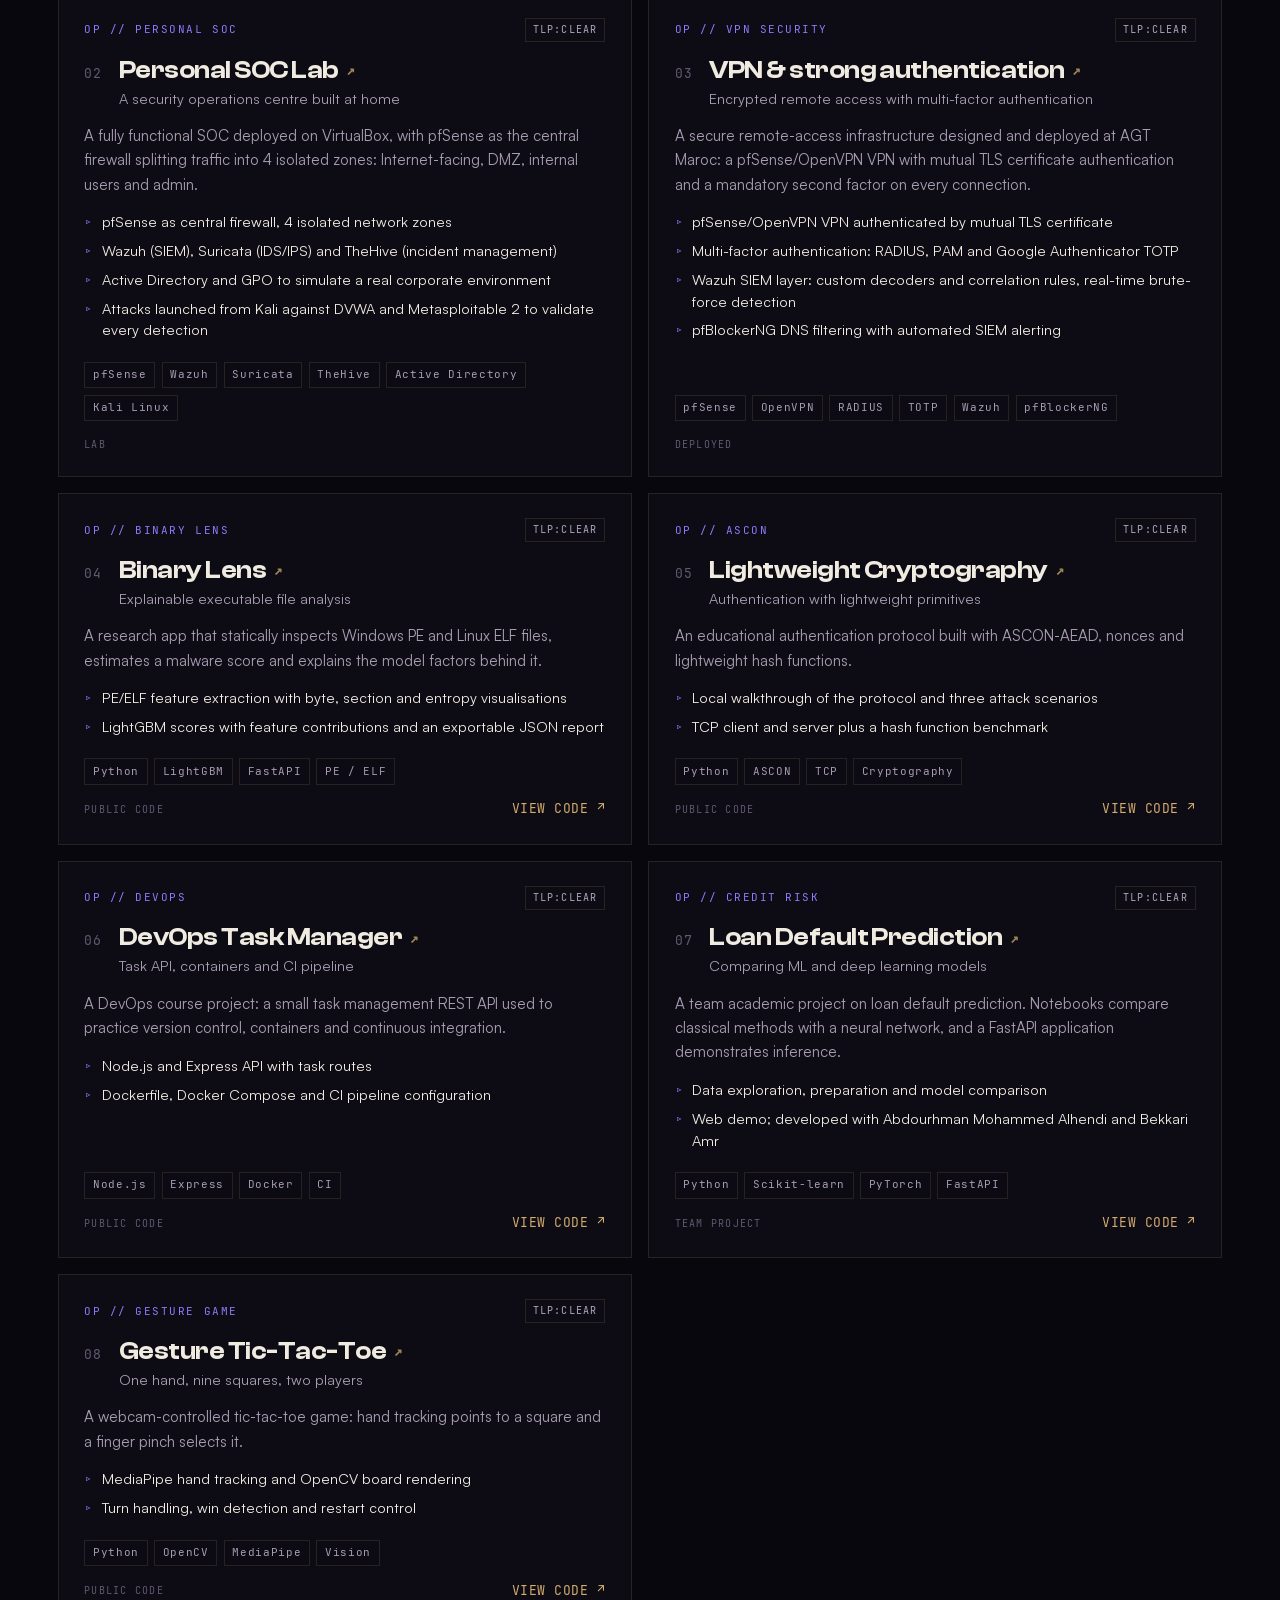
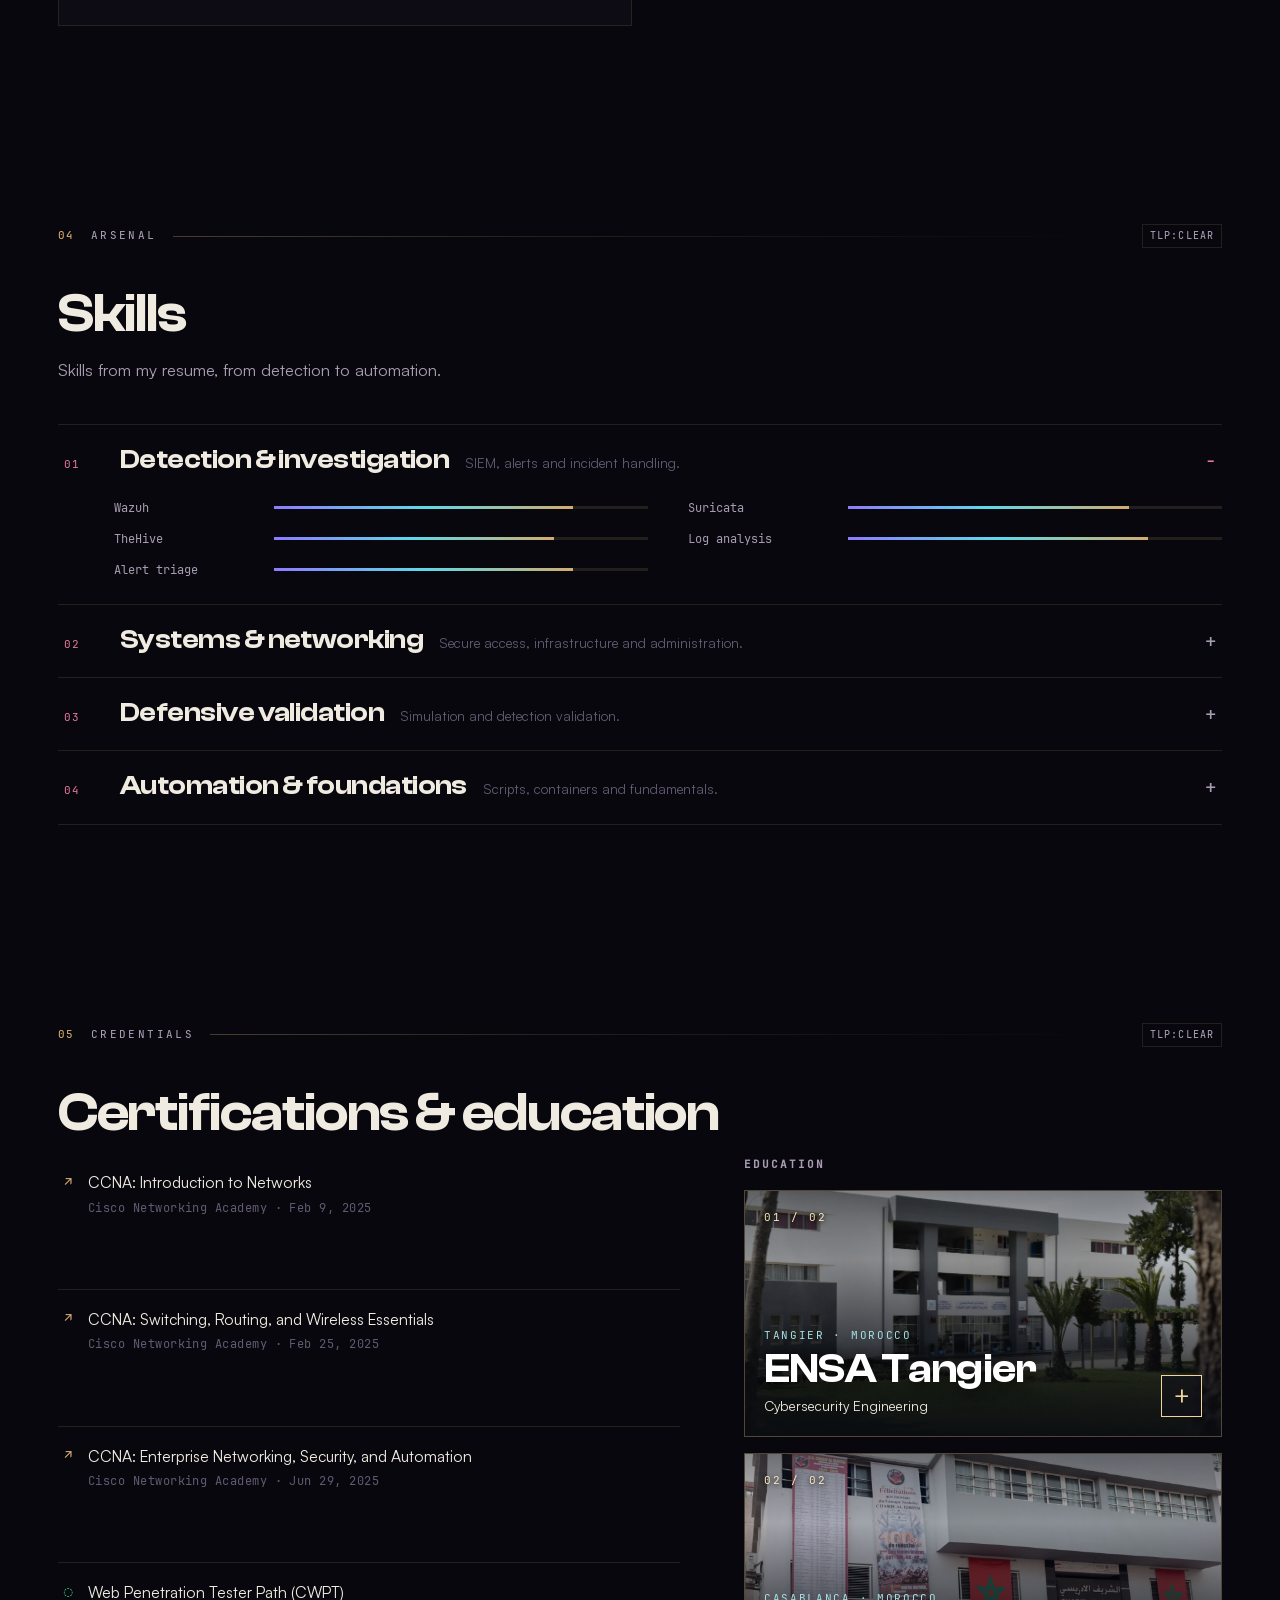
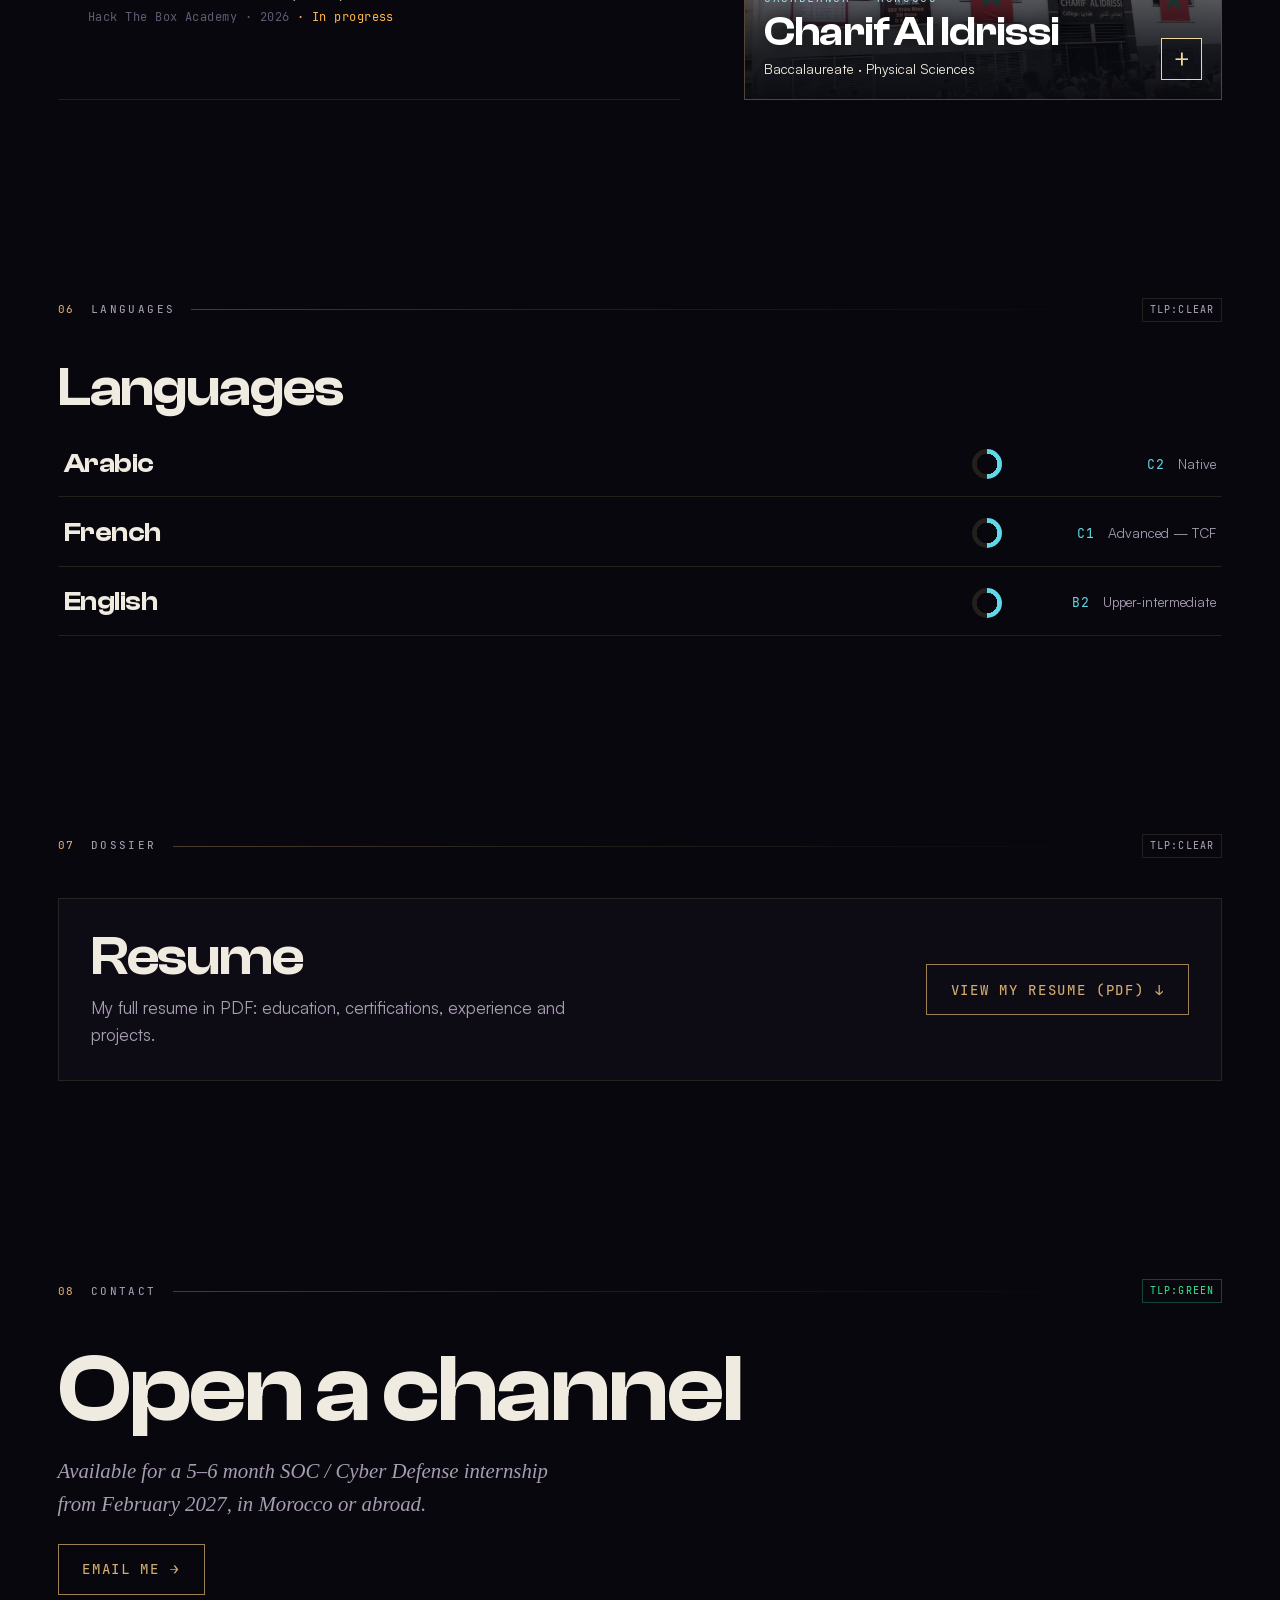
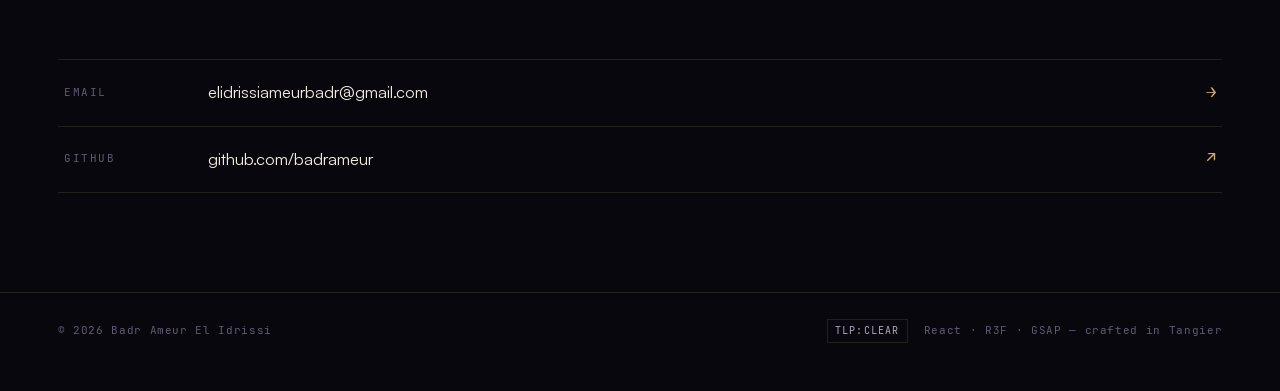
==== commit 9d52a4c9: "Improve section rail readability on scroll" ====
--- a/index.html
+++ b/index.html
@@ -75,7 +75,7 @@
     <link rel="modulepreload" crossorigin href="/assets/rolldown-runtime-QTnfLwEv.js">
     <link rel="modulepreload" crossorigin href="/assets/r3f-DJwWP_88.js">
     <link rel="modulepreload" crossorigin href="/assets/motion-CqK1wNe4.js">
-    <link rel="stylesheet" crossorigin href="/assets/index-CTe-PvSK.css?v=parcours-20261104">
+    <link rel="stylesheet" crossorigin href="/assets/index-CTe-PvSK.css?v=rail-20261104">
   </head>
   <body>
     <div id="root"></div>
--- a/assets/index-CTe-PvSK.css
+++ b/assets/index-CTe-PvSK.css
@@ -104,3 +104,20 @@
 @keyframes edu-reveal{from{opacity:0;transform:translateY(-6px)}to{opacity:1;transform:none}}
 @media(max-width:600px){.edu-card-cover{min-height:215px}.edu-card-timeline li{grid-template-columns:1fr;gap:.2rem}.edu-card-intro{right:4rem}}
 @media(prefers-reduced-motion:reduce){.edu-card,.edu-card-image,.edu-card-open,.edu-card-body{transition:none;animation:none}}
+
+/* Keep the section rail legible above moving page content. */
+@media (min-width:1080px){
+  .rail{left:10px;width:52px;padding:9px 5px;background:#0b0a11f2;border:1px solid #ceb27a30;box-shadow:0 12px 36px #000a,0 0 0 1px #0008;backdrop-filter:blur(14px);-webkit-backdrop-filter:blur(14px);border-radius:4px}
+  .rail-list{gap:2px}
+  .rail-item{position:relative;min-height:36px;justify-content:center;gap:0;padding:6px 4px;border-radius:2px;transition:color .28s var(--ease),background .28s var(--ease)}
+  .rail-item:hover,.rail-item:focus-visible{background:#d3ac6f18;color:var(--text)}
+  .rail-item.is-active{background:#d3ac6f12;color:var(--gold)}
+  .rail-idx{min-width:15px;opacity:.8;text-align:center;transition:opacity .28s var(--ease)}
+  .rail-item.is-active .rail-idx{opacity:1}
+  .rail-tick{width:12px;flex:none;margin-left:3px;transition:width .35s var(--ease)}
+  .rail-item.is-active .rail-tick{width:16px}
+  .rail-label,.rail-item.is-active .rail-label{position:absolute;left:calc(100% + 13px);top:50%;z-index:2;width:max-content;max-width:180px;padding:.5rem .7rem;border:1px solid #d3ac6f55;background:#121019f7;box-shadow:0 9px 26px #000b;color:var(--text);opacity:0;pointer-events:none;transform:translate(-6px,-50%);transition:opacity .25s ease,transform .3s var(--ease)}
+  .rail-item:hover .rail-label,.rail-item:focus-visible .rail-label,.rail-item.is-active:hover .rail-label,.rail-item.is-active:focus-visible .rail-label{opacity:1;transform:translate(0,-50%)}
+  .rail-progress{left:50%;top:calc(100% + 12px);height:38px;transform:translateX(-50%)}
+}
+@media (prefers-reduced-motion:reduce){.rail-item,.rail-idx,.rail-tick,.rail-label{transition:none}}
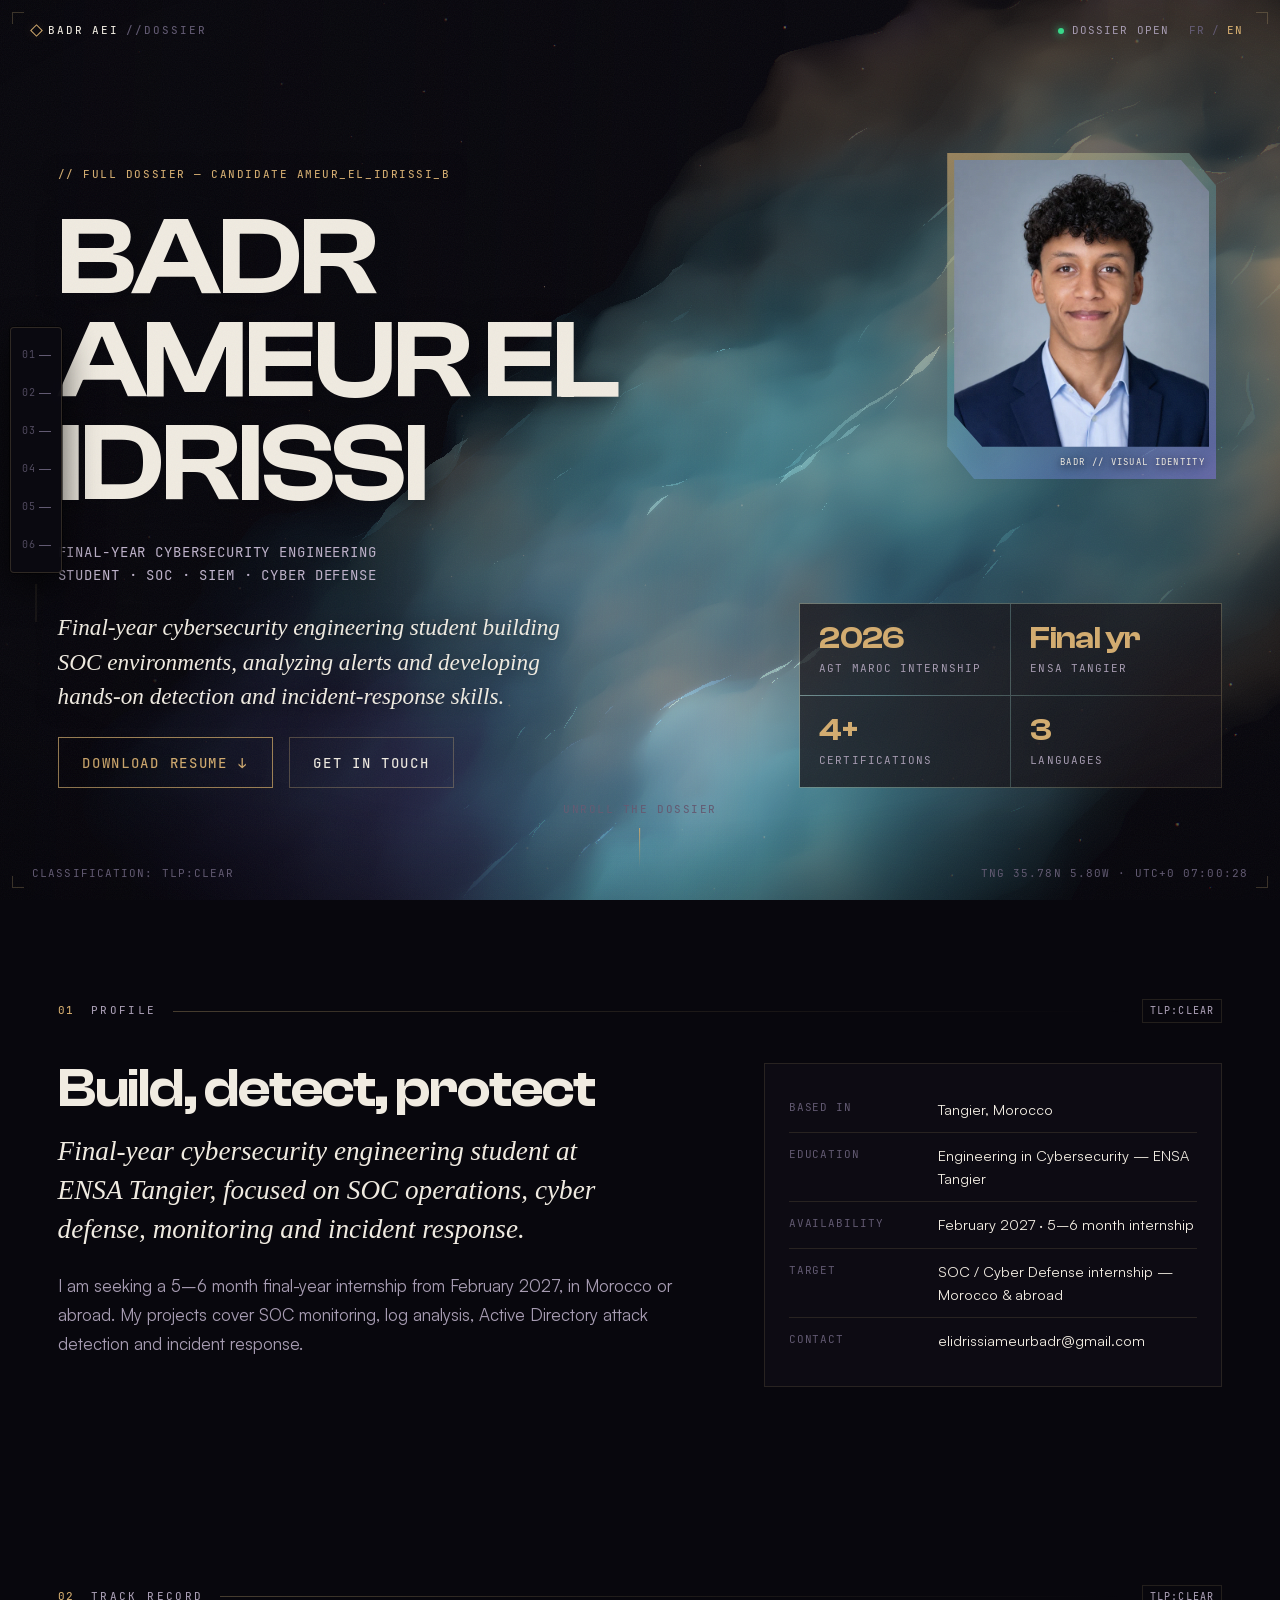
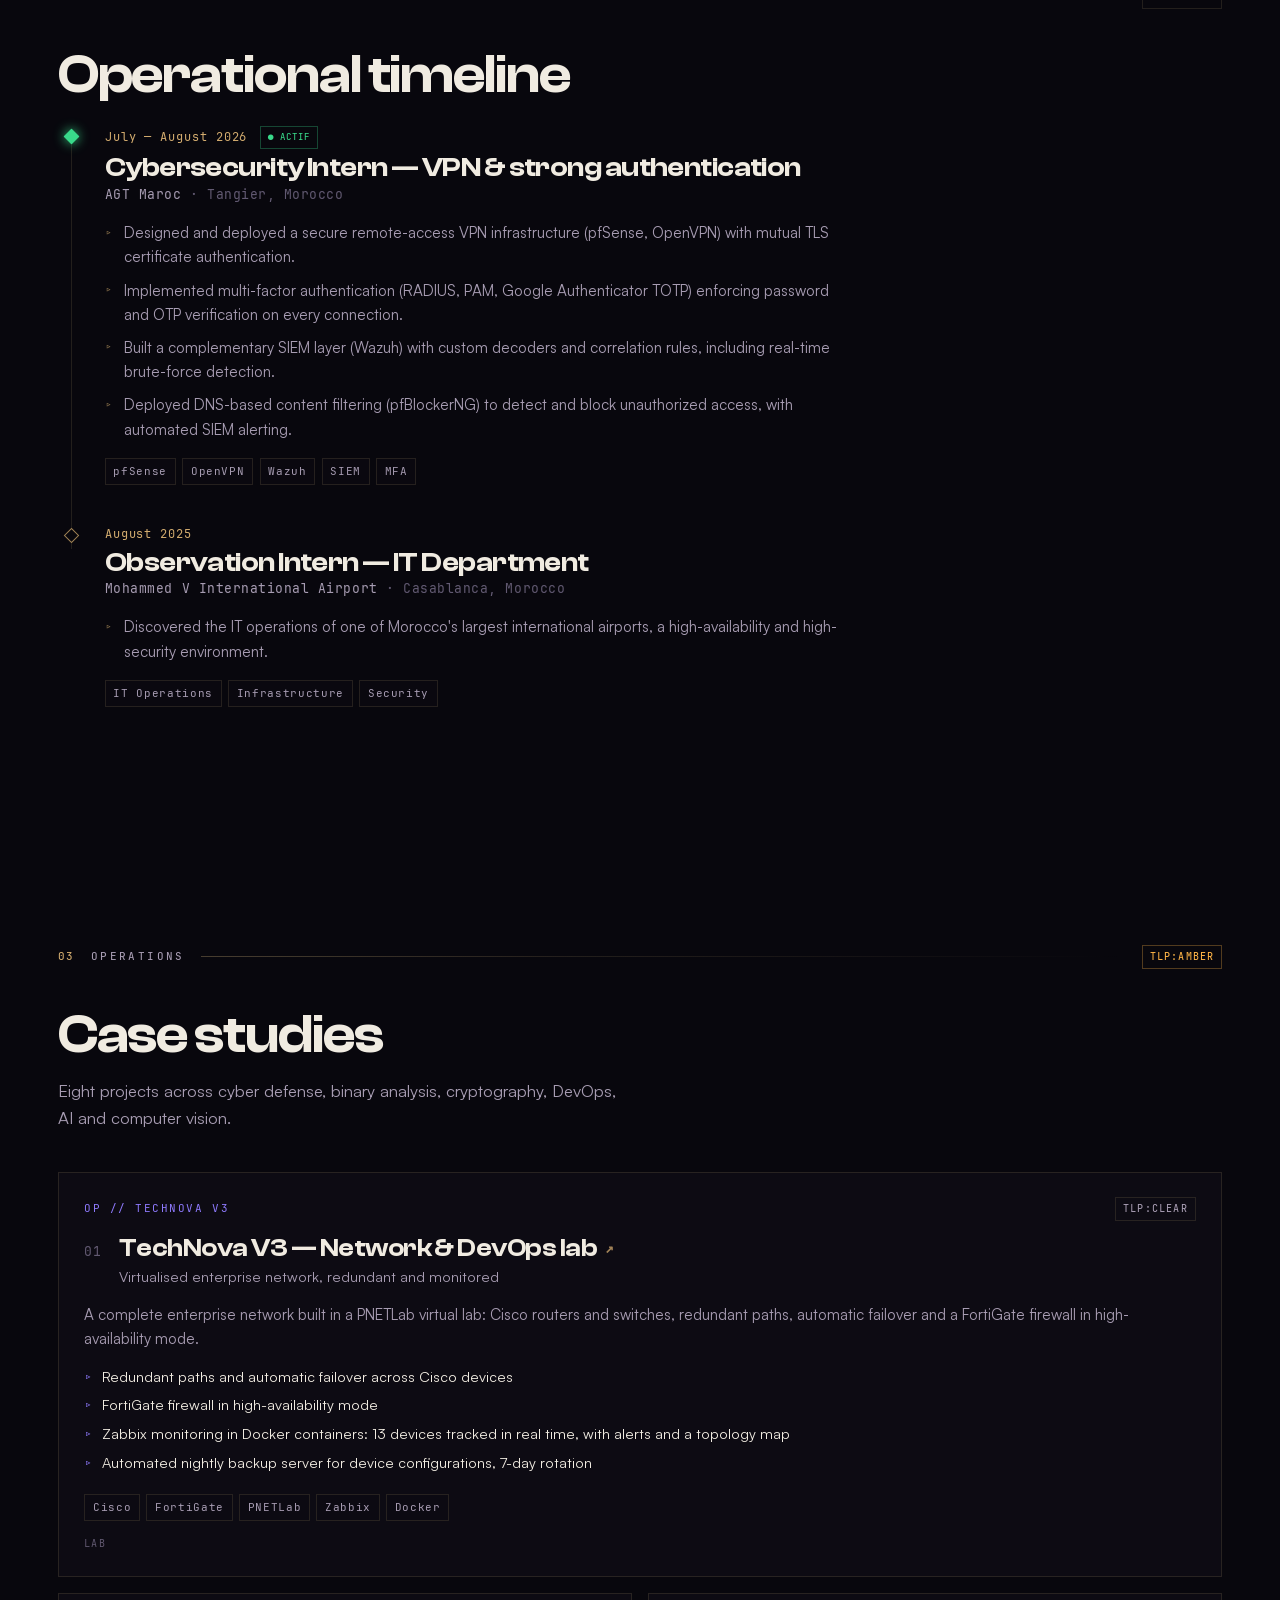
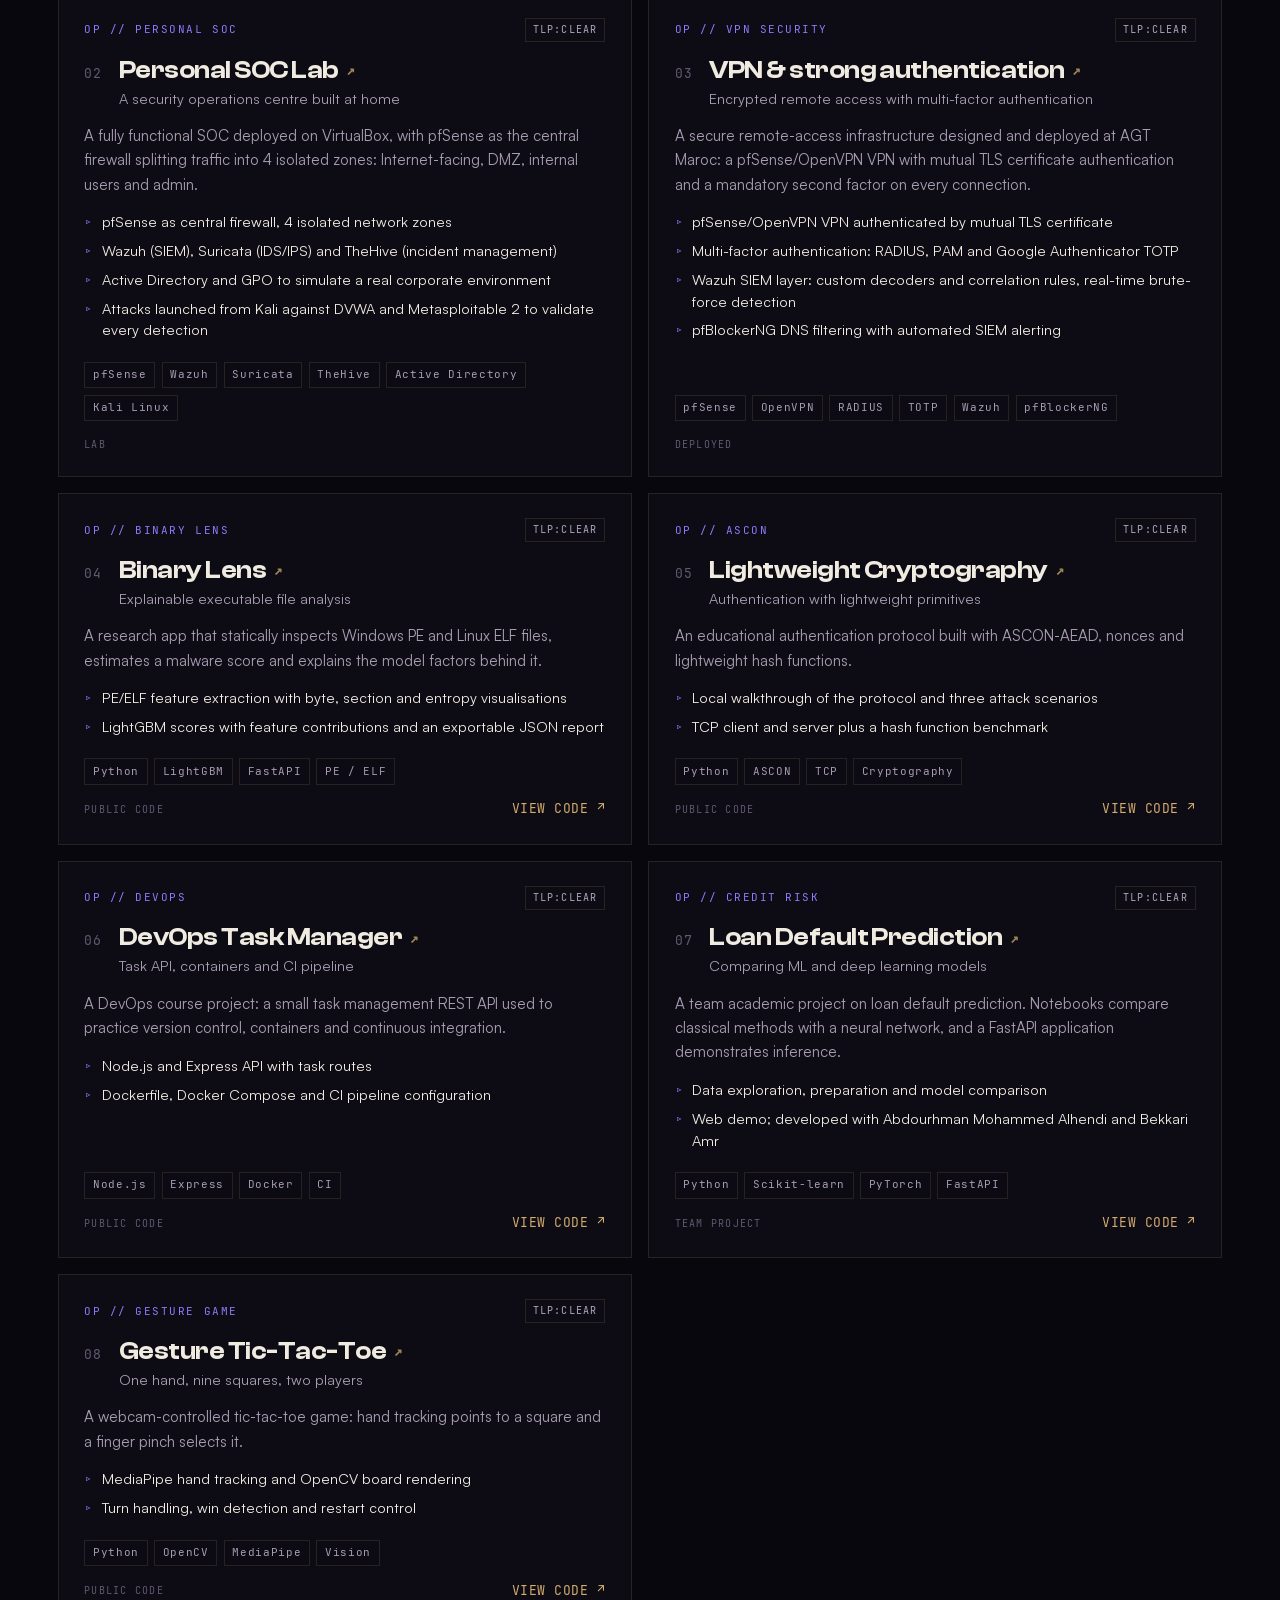
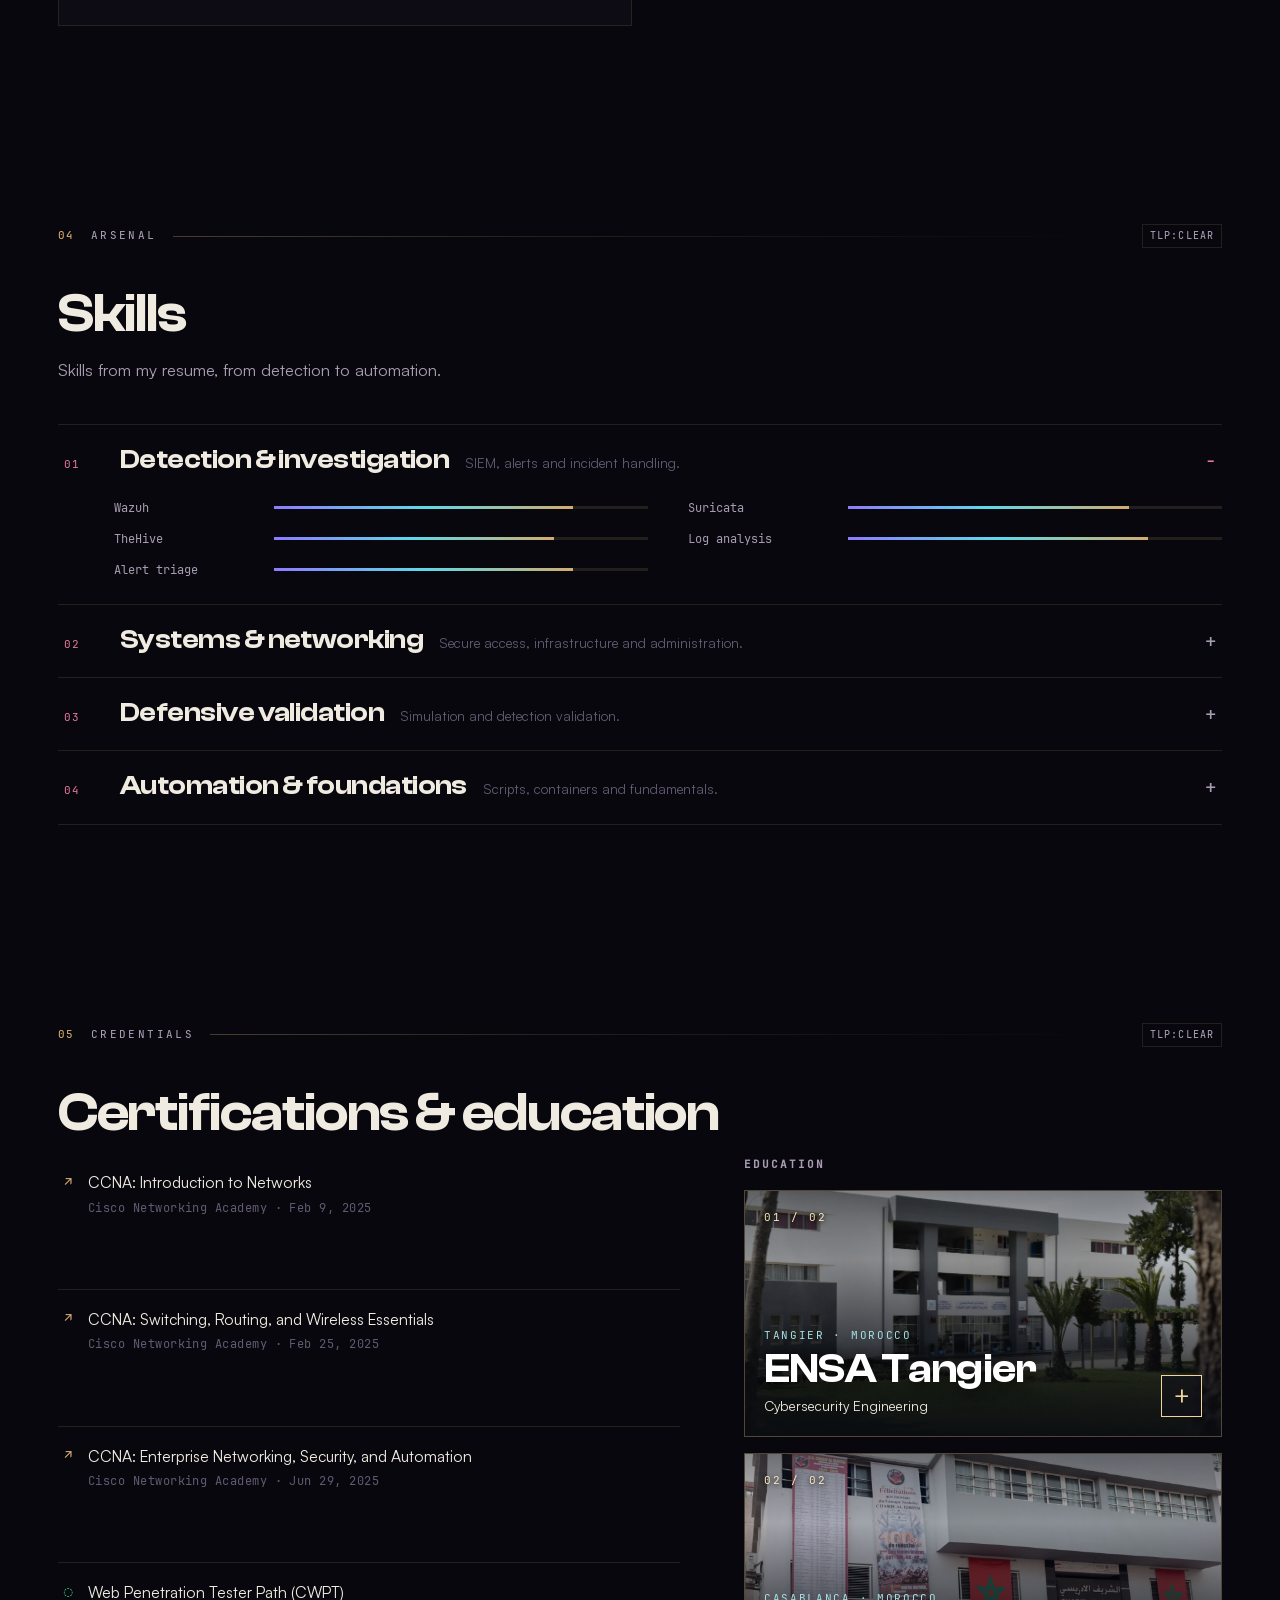
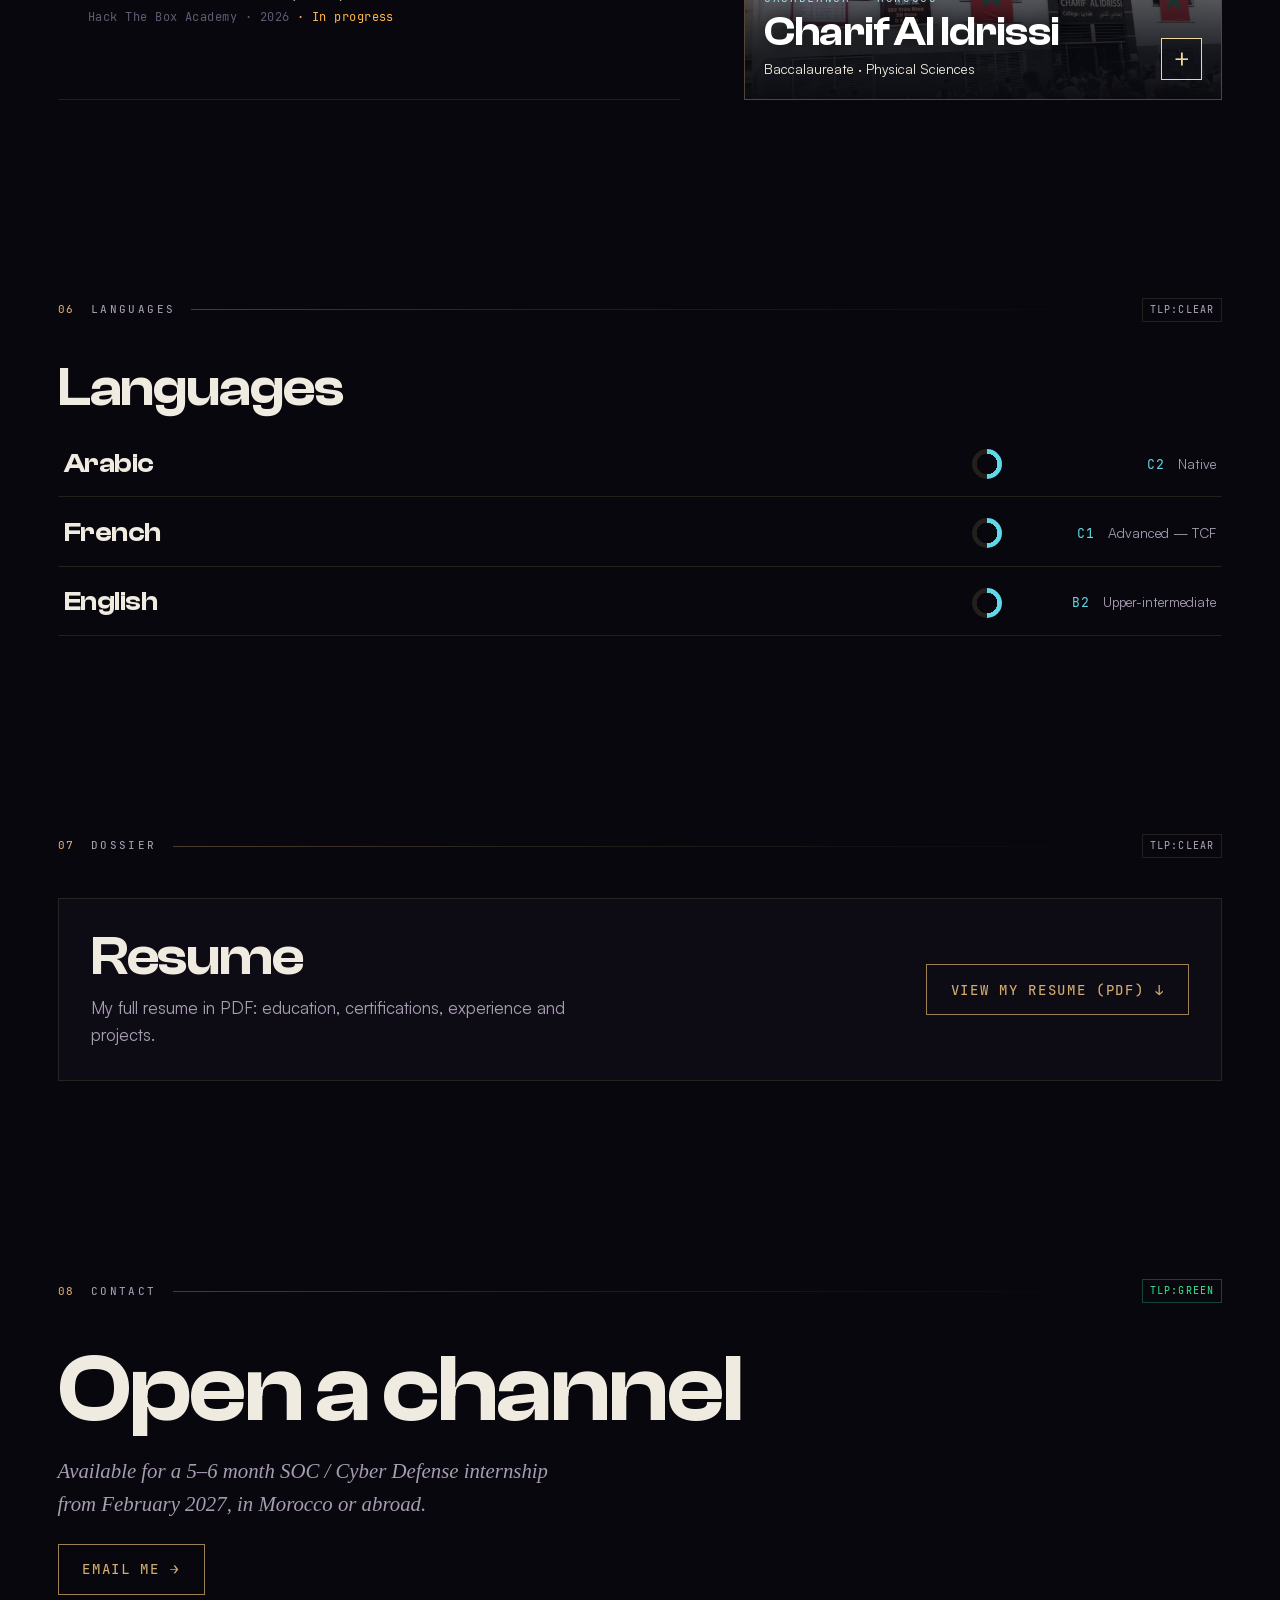
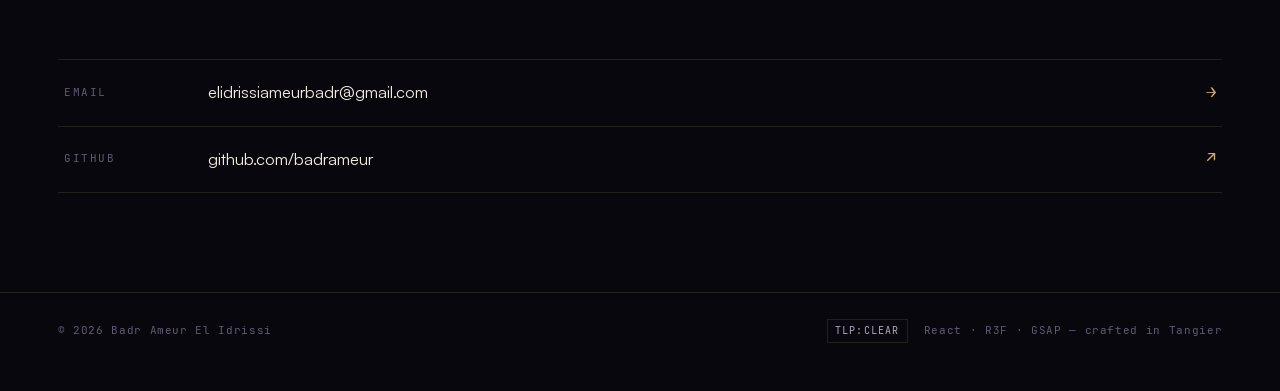
==== commit a93a8e89: "Add scroll-animated portrait" ====
--- a/index.html
+++ b/index.html
@@ -76,9 +76,11 @@
     <link rel="modulepreload" crossorigin href="/assets/r3f-DJwWP_88.js">
     <link rel="modulepreload" crossorigin href="/assets/motion-CqK1wNe4.js">
     <link rel="stylesheet" crossorigin href="/assets/index-CTe-PvSK.css?v=rail-20261104">
+    <link rel="stylesheet" href="/portrait-scroll.css">
   </head>
   <body>
     <div id="root"></div>
     <script defer src="/assets/portfolio-enhancements.js"></script>
+    <script src="/portrait-scroll.js" defer></script>
   </body>
 </html>
--- a/portrait-scroll.css
+++ b/portrait-scroll.css
@@ -0,0 +1,69 @@
+.scroll-portrait {
+  --portrait-progress: 0;
+  position: fixed;
+  z-index: 12;
+  top: 50%;
+  right: clamp(1.5rem, 7vw, 9rem);
+  width: clamp(180px, 23vw, 360px);
+  max-height: min(72vh, 680px);
+  overflow: hidden;
+  pointer-events: none;
+  opacity: 0;
+  clip-path: inset(12% 0 12% 0);
+  transform: translate3d(20%, -50%, 0) rotate(5deg) scale(.86);
+  transition: opacity .35s ease;
+  will-change: transform, opacity, clip-path;
+}
+
+.scroll-portrait::before,
+.scroll-portrait::after {
+  content: "";
+  position: absolute;
+  inset: 0;
+  z-index: 1;
+  pointer-events: none;
+}
+
+.scroll-portrait::before {
+  border: 1px solid rgba(211, 172, 111, .52);
+  box-shadow: 0 0 0 1px rgba(8, 7, 13, .72) inset, 0 18px 60px rgba(0, 0, 0, .42);
+}
+
+.scroll-portrait::after {
+  background: linear-gradient(180deg, rgba(8,7,13,.22), transparent 35%, transparent 72%, rgba(8,7,13,.72));
+  mix-blend-mode: multiply;
+}
+
+.scroll-portrait.is-visible {
+  opacity: 1;
+  clip-path: inset(calc(9% * (1 - var(--portrait-progress))) 0 calc(9% * (1 - var(--portrait-progress))) 0);
+  transform: translate3d(calc(20% * (1 - var(--portrait-progress))), calc(-50% + (24px * (1 - var(--portrait-progress)))), 0) rotate(calc(5deg - (8deg * var(--portrait-progress)))) scale(calc(.86 + (.14 * var(--portrait-progress))));
+}
+
+.scroll-portrait img {
+  width: 100%;
+  height: 100%;
+  max-height: inherit;
+  display: block;
+  object-fit: cover;
+  object-position: center top;
+  filter: saturate(.82) contrast(1.04) brightness(.86);
+  transform: translateY(calc(42px * (1 - var(--portrait-progress)))) scale(calc(1.08 - (.08 * var(--portrait-progress))));
+  will-change: transform;
+}
+
+@media (max-width: 899px) {
+  .scroll-portrait {
+    top: auto;
+    bottom: 2.4rem;
+    right: 1.25rem;
+    width: min(42vw, 235px);
+    max-height: 48vh;
+  }
+}
+
+@media (prefers-reduced-motion: reduce) {
+  .scroll-portrait,
+  .scroll-portrait.is-visible,
+  .scroll-portrait img { transform: translate3d(0, -50%, 0) scale(1); }
+}
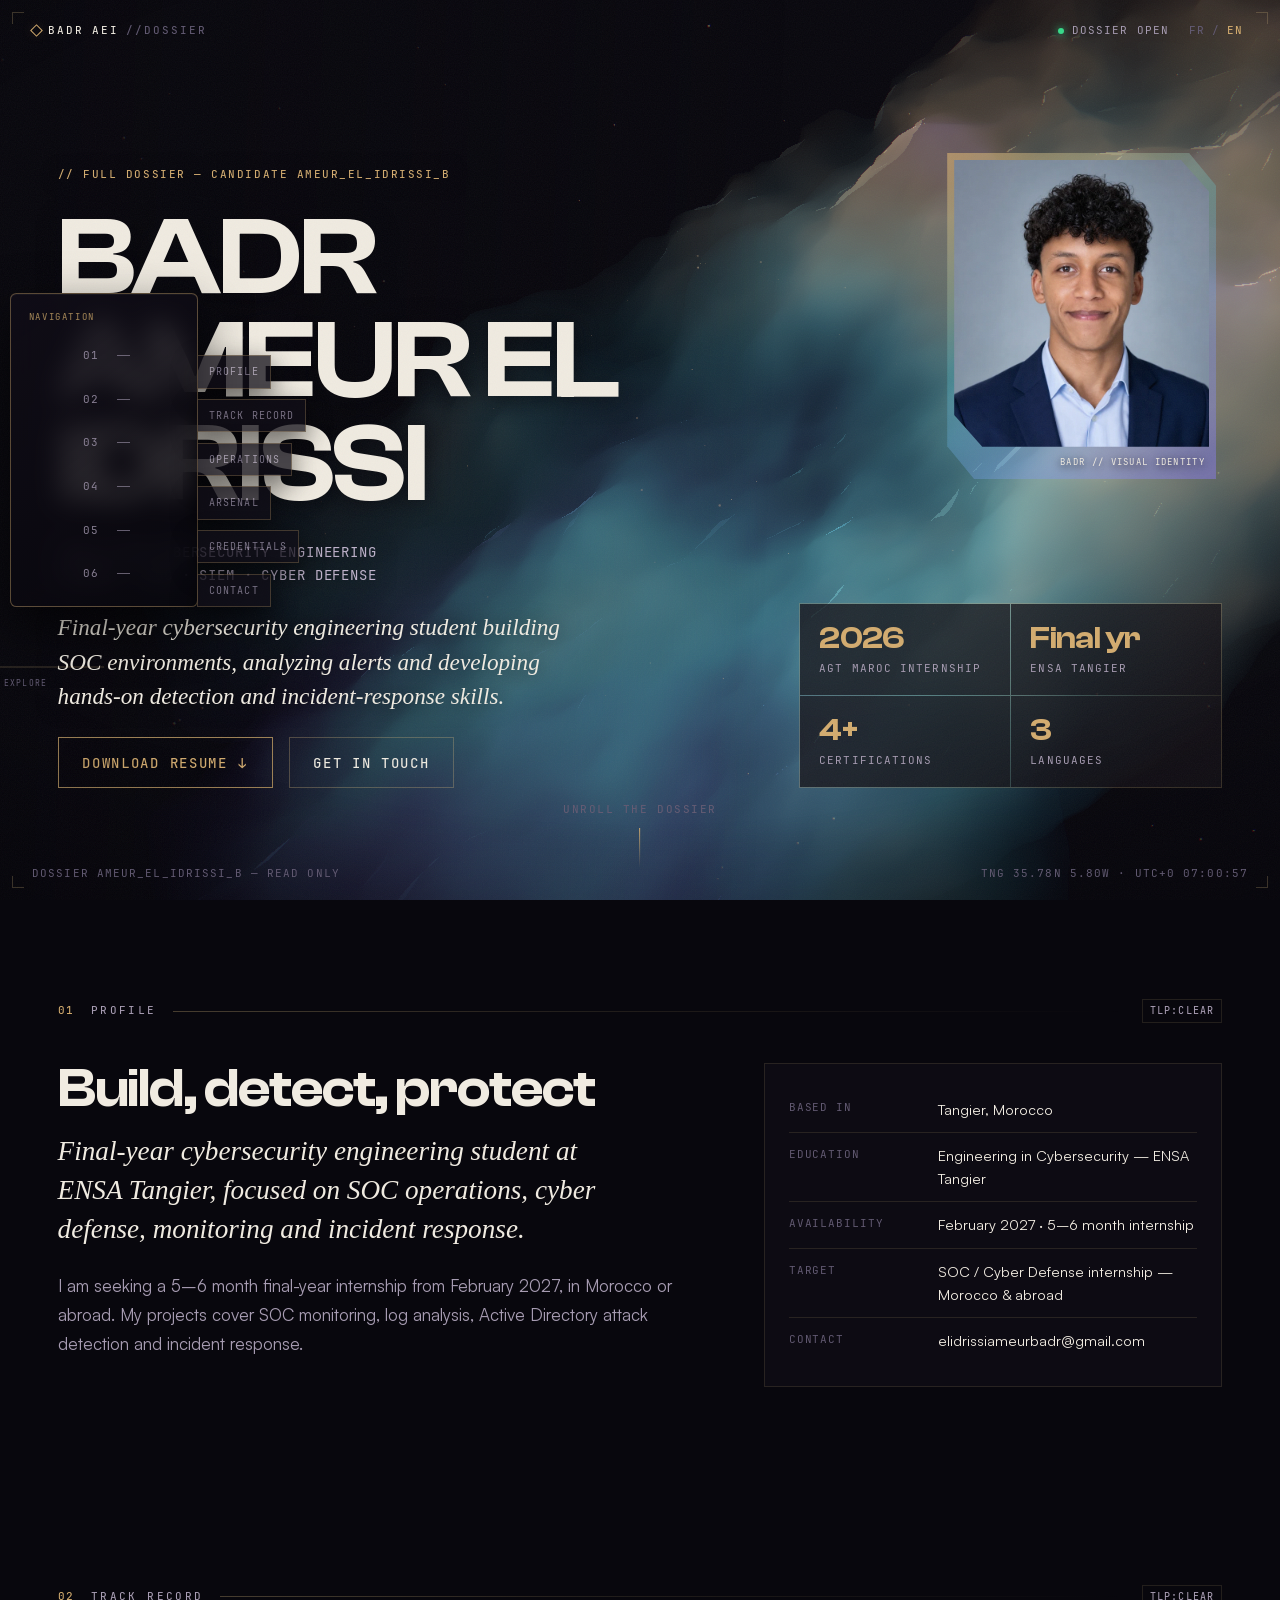
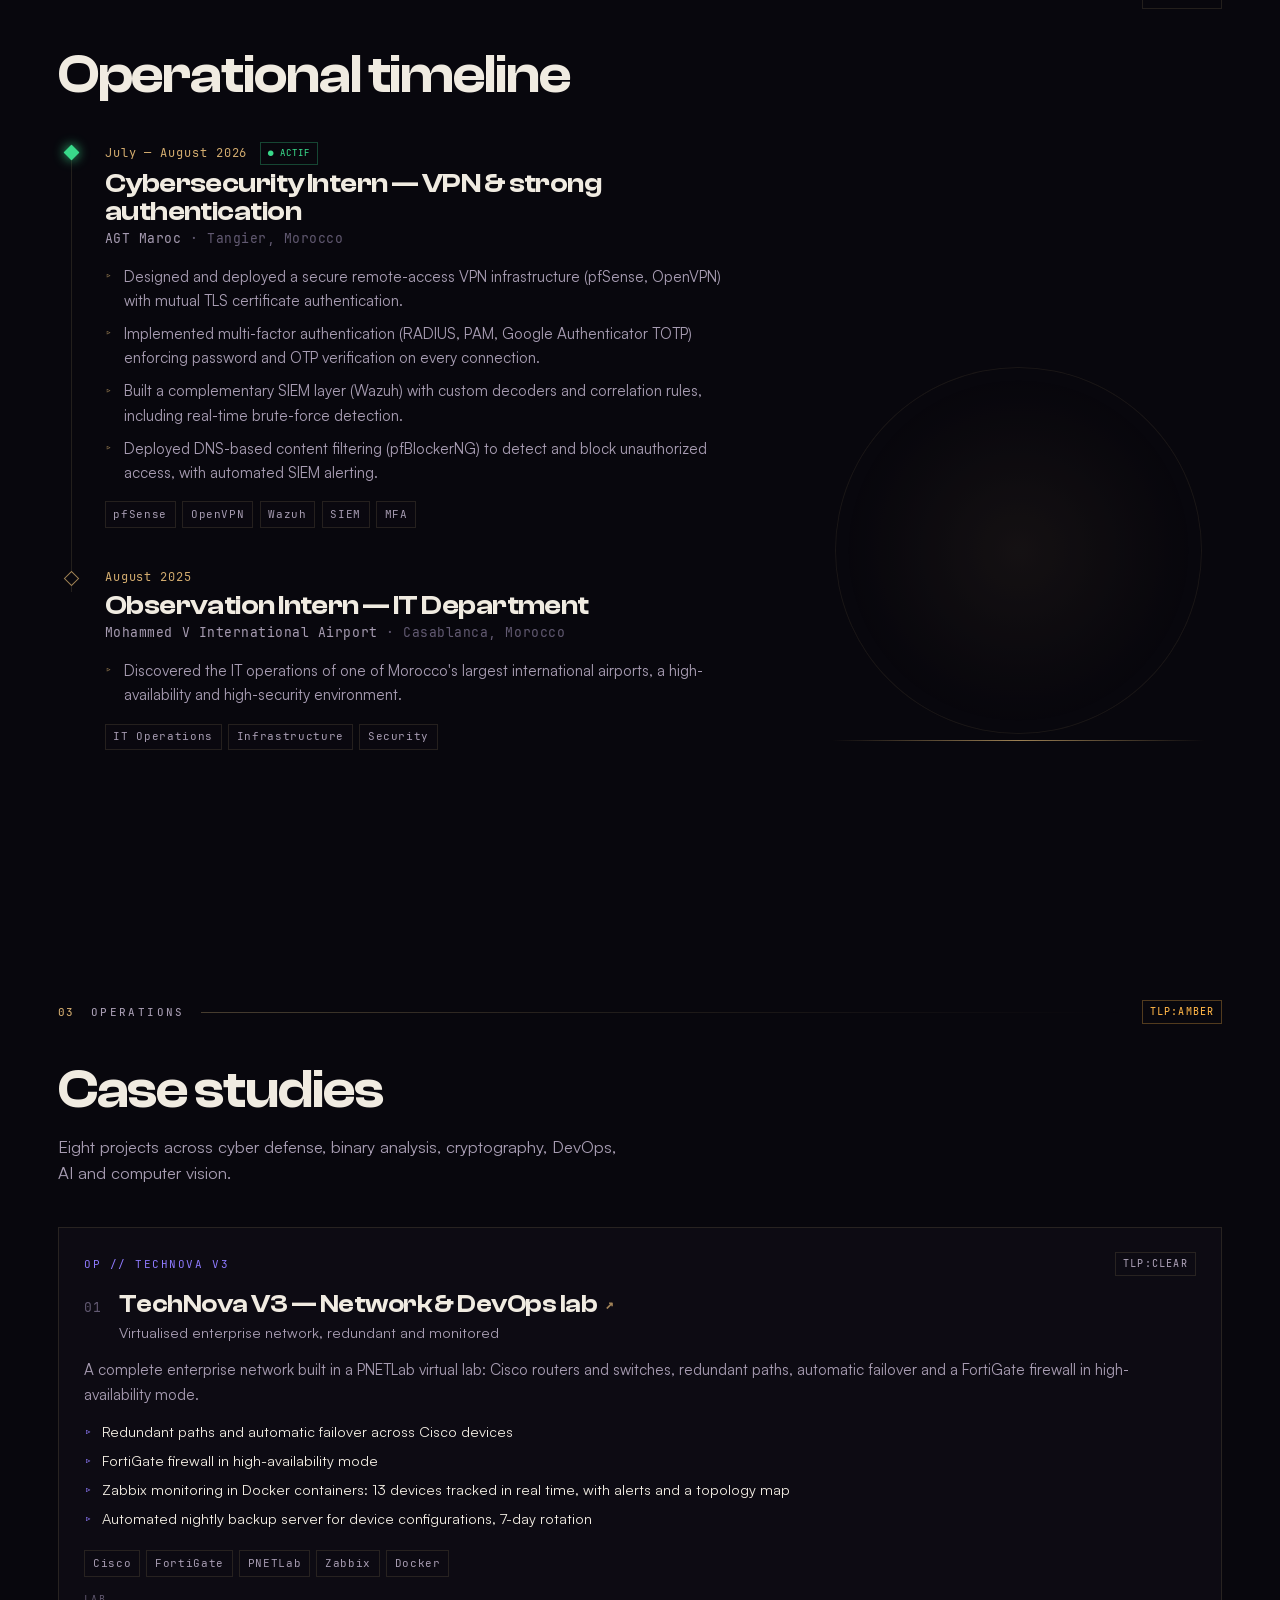
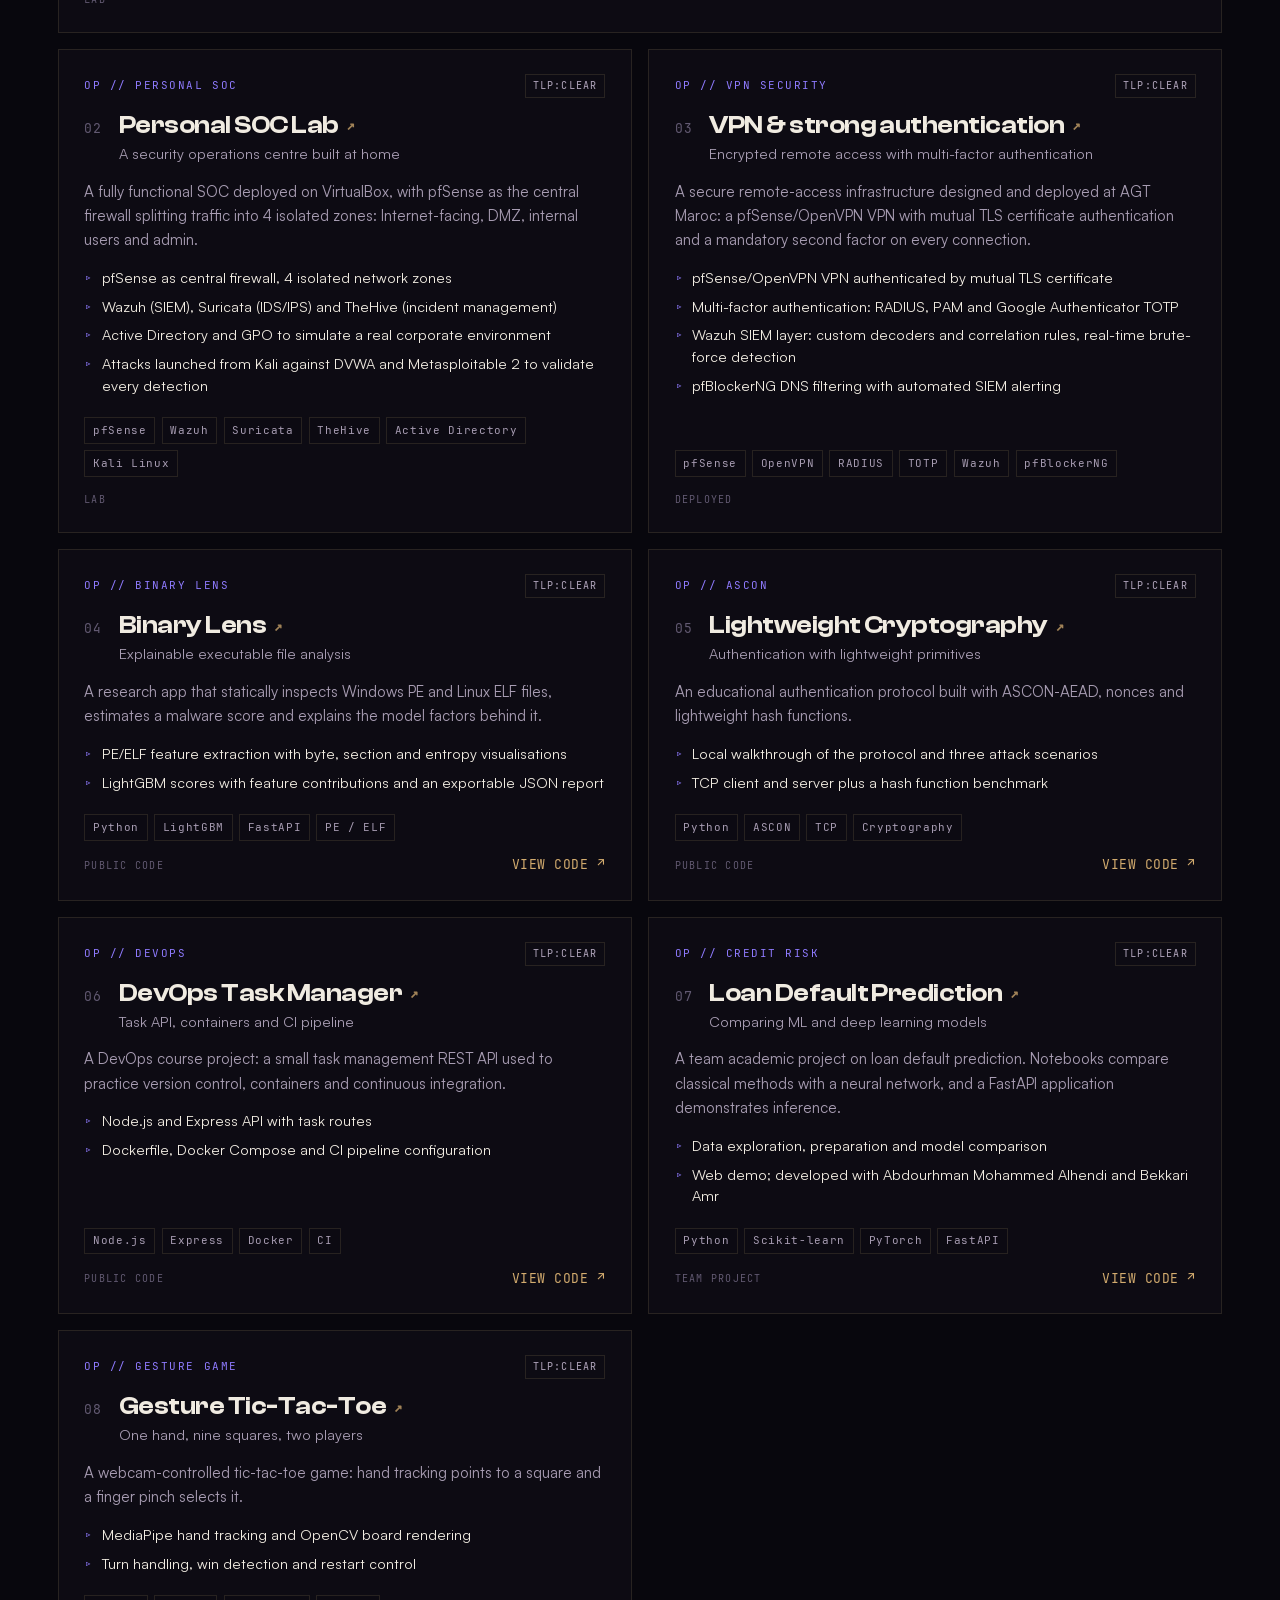
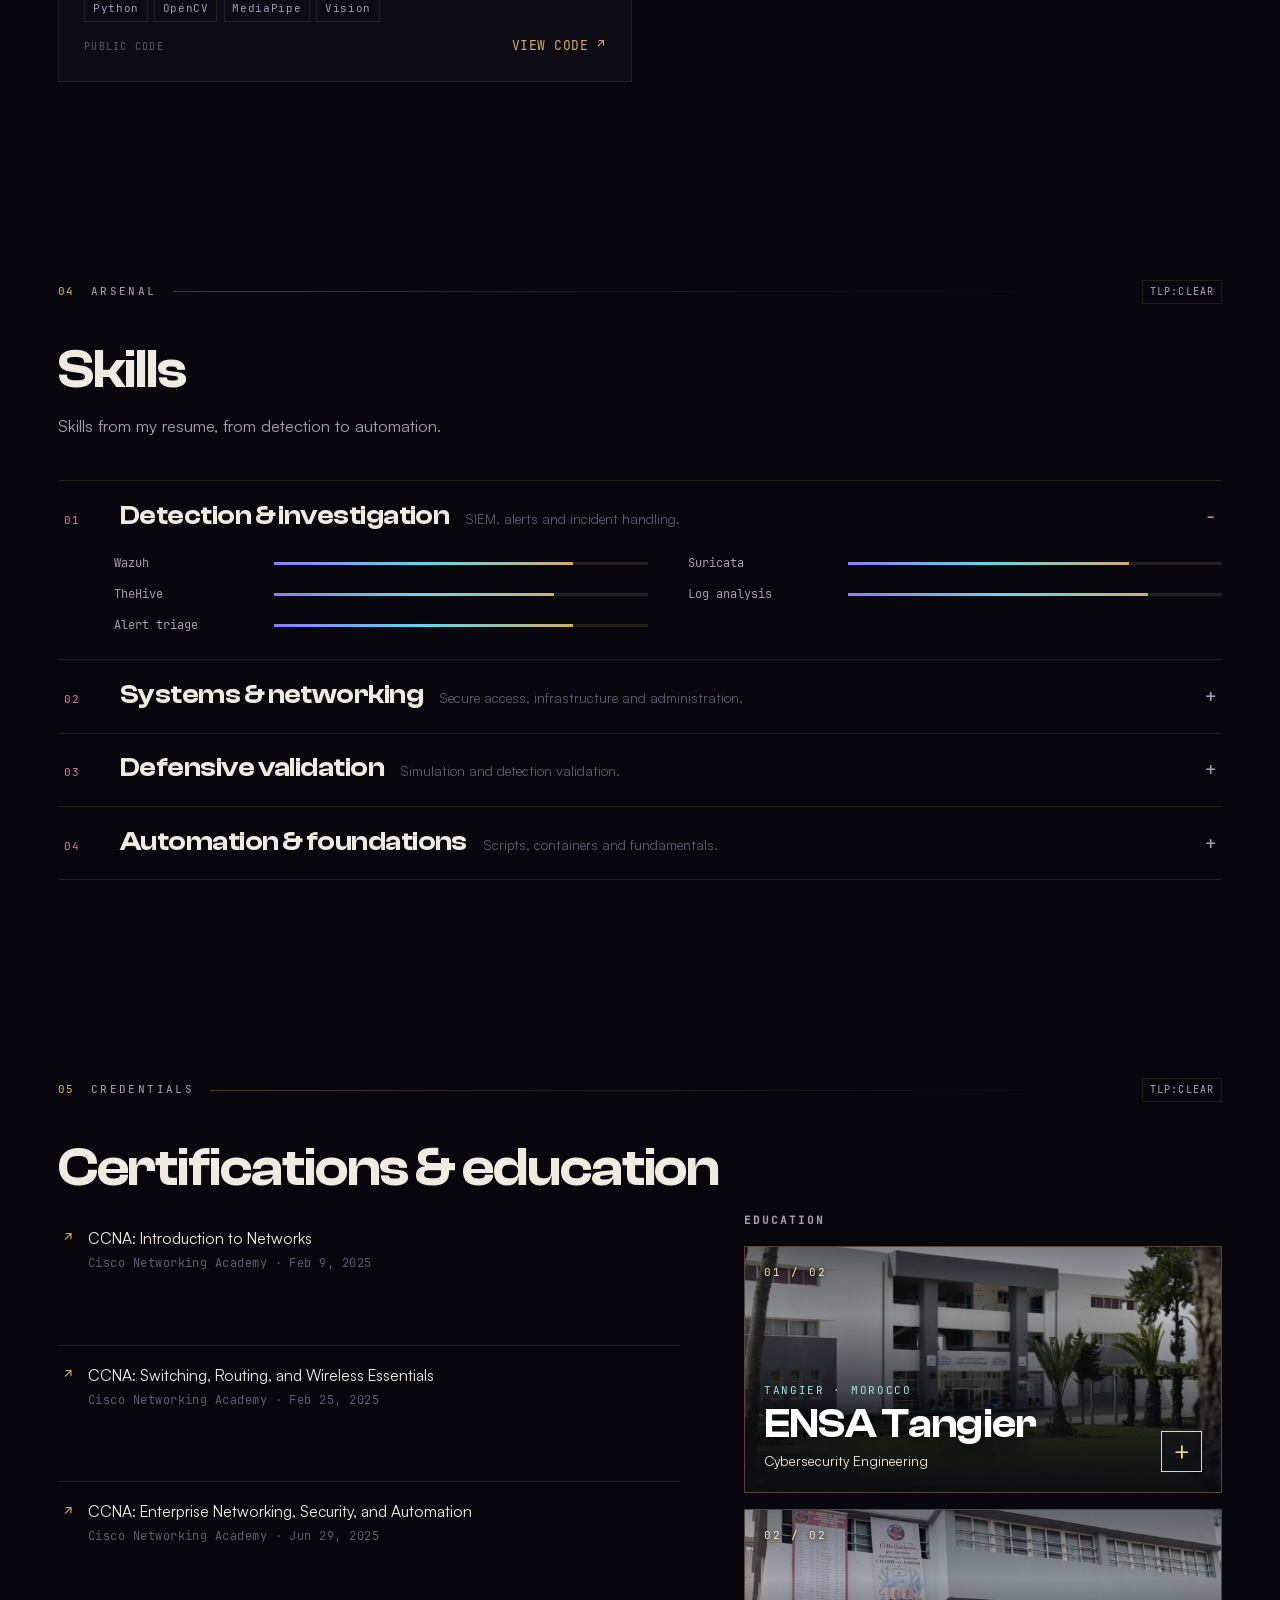
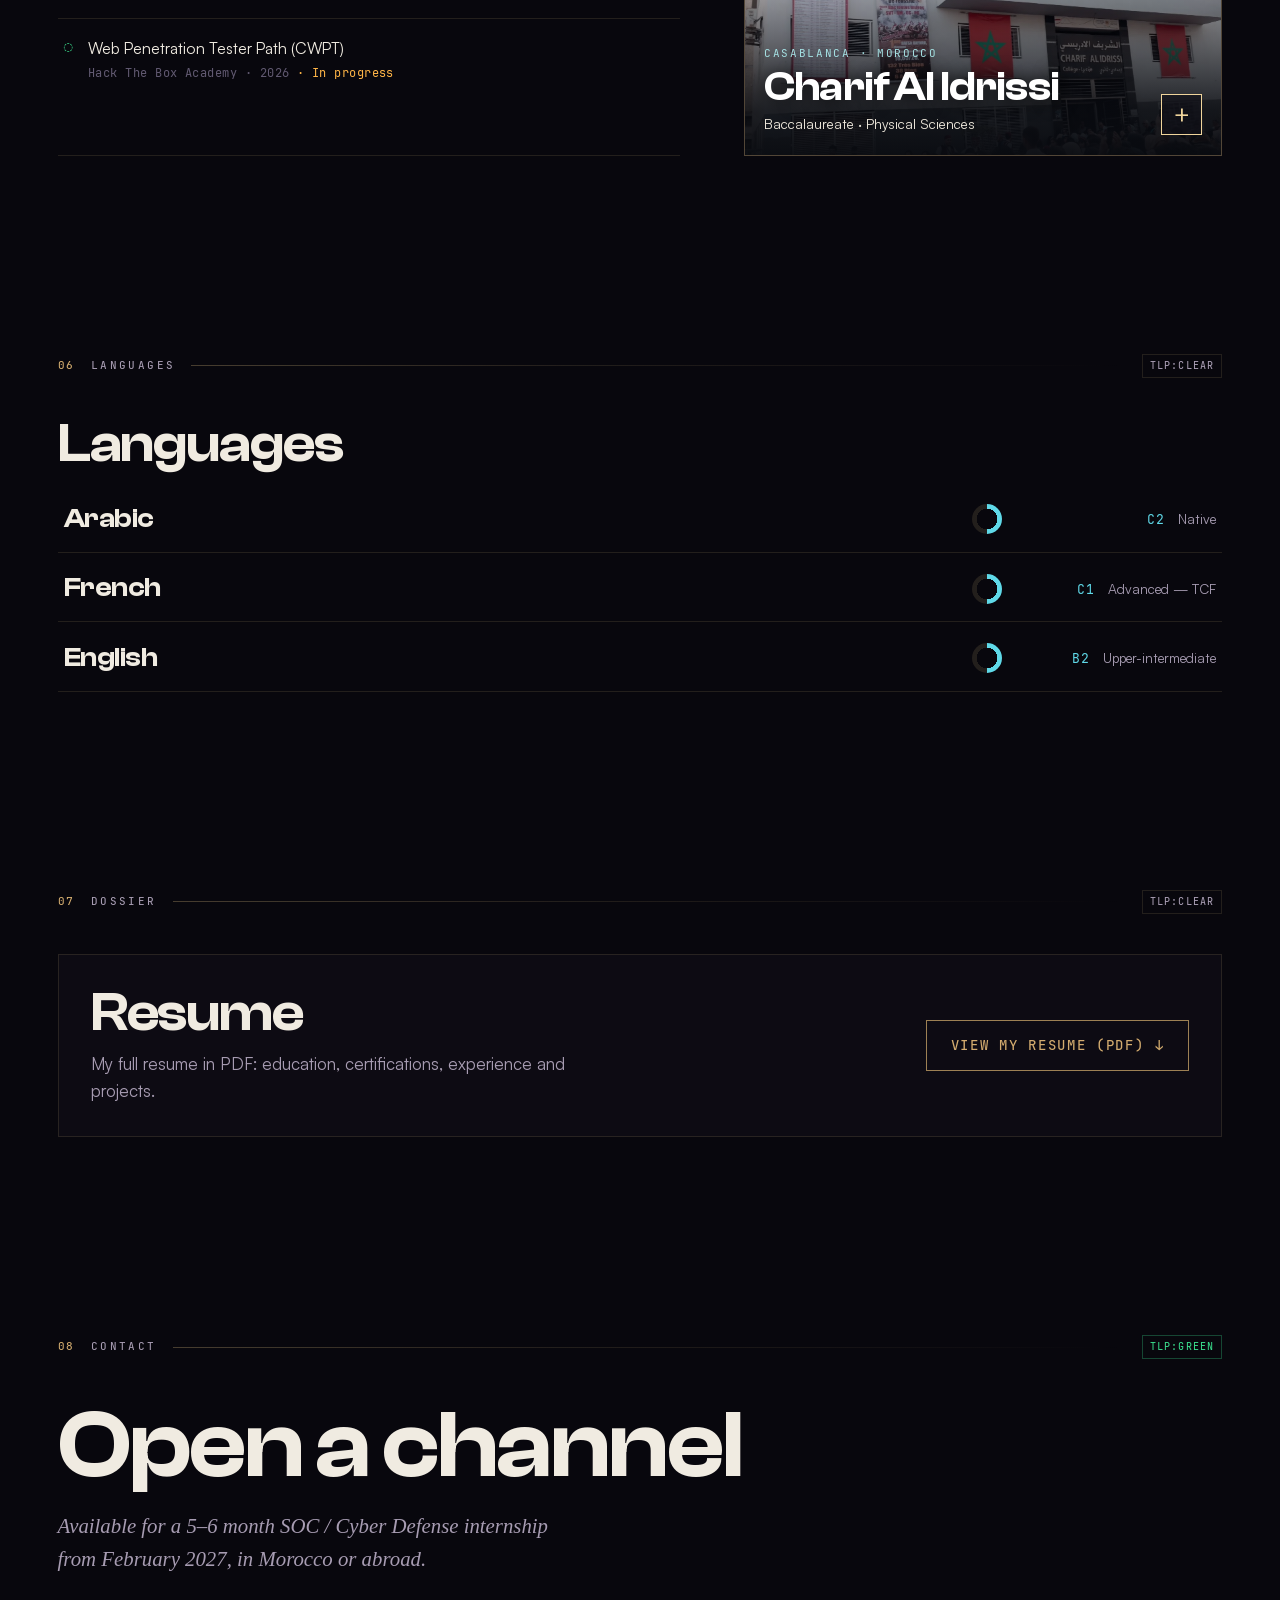
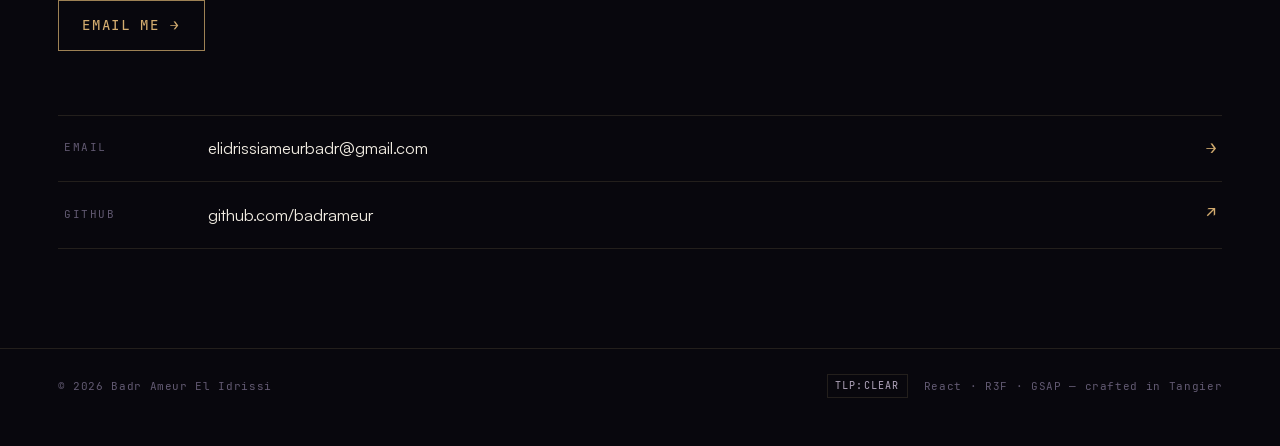
==== commit 284f163d: "Redesign section navigation rail" ====
--- a/index.html
+++ b/index.html
@@ -76,6 +76,7 @@
     <link rel="modulepreload" crossorigin href="/assets/r3f-DJwWP_88.js">
     <link rel="modulepreload" crossorigin href="/assets/motion-CqK1wNe4.js">
     <link rel="stylesheet" crossorigin href="/assets/index-CTe-PvSK.css?v=rail-20261104">
+    <link rel="stylesheet" href="/rail-polish.css?v=1">
     <link rel="stylesheet" href="/portrait-scroll.css">
   </head>
   <body>
--- a/rail-polish.css
+++ b/rail-polish.css
@@ -0,0 +1,107 @@
+/* Expanded section navigator: a clear, quiet reading aid for desktop visitors. */
+@media (min-width: 1080px) {
+  .rail {
+    width: 11.75rem;
+    padding: 1rem .75rem .8rem;
+    border: 1px solid color-mix(in srgb, var(--gold) 30%, var(--line));
+    border-radius: .4rem;
+    background: linear-gradient(145deg, color-mix(in srgb, var(--abyss) 92%, transparent), color-mix(in srgb, var(--void) 78%, transparent));
+    box-shadow: 0 1.2rem 3.2rem #0009, inset 0 1px #ffffff0a;
+    backdrop-filter: blur(14px);
+  }
+
+  .rail::before {
+    content: "NAVIGATION";
+    display: block;
+    margin: 0 .35rem .7rem;
+    color: var(--gold-dim);
+    font-family: var(--f-mono);
+    font-size: .57rem;
+    font-weight: 500;
+    letter-spacing: .18em;
+  }
+
+  .rail-list { gap: .28rem; }
+
+  .rail-item {
+    position: relative;
+    gap: .6rem;
+    min-height: 2.45rem;
+    padding: .55rem .5rem;
+    border: 1px solid transparent;
+    border-radius: .22rem;
+    color: color-mix(in srgb, var(--dim) 75%, var(--faint));
+    transition: color .3s var(--ease), background .3s var(--ease), border-color .3s var(--ease), transform .3s var(--ease);
+  }
+
+  .rail-idx {
+    width: 1.65rem;
+    color: inherit;
+    font-family: var(--f-mono);
+    font-size: .66rem;
+    opacity: .9;
+  }
+
+  .rail-label {
+    flex: 1;
+    color: inherit;
+    font-family: var(--f-mono);
+    font-size: .6rem;
+    letter-spacing: .11em;
+    opacity: .78;
+    transform: none;
+  }
+
+  .rail-tick {
+    width: .8rem;
+    height: 1px;
+    opacity: .65;
+  }
+
+  .rail-item:hover,
+  .rail-item:focus-visible {
+    border-color: color-mix(in srgb, var(--gold) 25%, transparent);
+    background: color-mix(in srgb, var(--gold) 7%, transparent);
+    color: var(--text);
+    transform: translateX(3px);
+  }
+
+  .rail-item:hover .rail-label,
+  .rail-item:focus-visible .rail-label { opacity: 1; transform: none; }
+
+  .rail-item.is-active {
+    border-color: color-mix(in srgb, var(--gold) 38%, transparent);
+    background: linear-gradient(90deg, color-mix(in srgb, var(--gold) 15%, transparent), color-mix(in srgb, var(--gold) 4%, transparent));
+    color: var(--gold);
+    box-shadow: inset 2px 0 var(--gold), 0 .35rem 1rem #0004;
+  }
+
+  .rail-item.is-active .rail-label { opacity: 1; transform: none; }
+  .rail-item.is-active .rail-tick { width: 1.35rem; opacity: 1; }
+
+  .rail-progress {
+    top: auto;
+    bottom: -3.9rem;
+    left: .75rem;
+    width: calc(100% - 1.5rem);
+    height: 2px;
+    background: var(--line);
+  }
+
+  .rail-progress::after {
+    content: "SCROLL TO EXPLORE";
+    position: absolute;
+    top: .65rem;
+    left: 0;
+    color: var(--faint);
+    font-family: var(--f-mono);
+    font-size: .53rem;
+    letter-spacing: .14em;
+    white-space: nowrap;
+  }
+
+  .rail-progress span {
+    background: linear-gradient(90deg, var(--iris), var(--cyan), var(--gold));
+    transform-origin: left;
+  }
+}
--- a/portrait-scroll.css
+++ b/portrait-scroll.css
@@ -1,69 +1,10 @@
-.scroll-portrait {
-  --portrait-progress: 0;
-  position: fixed;
-  z-index: 12;
-  top: 50%;
-  right: clamp(1.5rem, 7vw, 9rem);
-  width: clamp(180px, 23vw, 360px);
-  max-height: min(72vh, 680px);
-  overflow: hidden;
-  pointer-events: none;
-  opacity: 0;
-  clip-path: inset(12% 0 12% 0);
-  transform: translate3d(20%, -50%, 0) rotate(5deg) scale(.86);
-  transition: opacity .35s ease;
-  will-change: transform, opacity, clip-path;
-}
-
-.scroll-portrait::before,
-.scroll-portrait::after {
-  content: "";
-  position: absolute;
-  inset: 0;
-  z-index: 1;
-  pointer-events: none;
-}
-
-.scroll-portrait::before {
-  border: 1px solid rgba(211, 172, 111, .52);
-  box-shadow: 0 0 0 1px rgba(8, 7, 13, .72) inset, 0 18px 60px rgba(0, 0, 0, .42);
-}
-
-.scroll-portrait::after {
-  background: linear-gradient(180deg, rgba(8,7,13,.22), transparent 35%, transparent 72%, rgba(8,7,13,.72));
-  mix-blend-mode: multiply;
-}
-
-.scroll-portrait.is-visible {
-  opacity: 1;
-  clip-path: inset(calc(9% * (1 - var(--portrait-progress))) 0 calc(9% * (1 - var(--portrait-progress))) 0);
-  transform: translate3d(calc(20% * (1 - var(--portrait-progress))), calc(-50% + (24px * (1 - var(--portrait-progress)))), 0) rotate(calc(5deg - (8deg * var(--portrait-progress)))) scale(calc(.86 + (.14 * var(--portrait-progress))));
-}
-
-.scroll-portrait img {
-  width: 100%;
-  height: 100%;
-  max-height: inherit;
-  display: block;
-  object-fit: cover;
-  object-position: center top;
-  filter: saturate(.82) contrast(1.04) brightness(.86);
-  transform: translateY(calc(42px * (1 - var(--portrait-progress)))) scale(calc(1.08 - (.08 * var(--portrait-progress))));
-  will-change: transform;
-}
-
-@media (max-width: 899px) {
-  .scroll-portrait {
-    top: auto;
-    bottom: 2.4rem;
-    right: 1.25rem;
-    width: min(42vw, 235px);
-    max-height: 48vh;
-  }
-}
-
-@media (prefers-reduced-motion: reduce) {
-  .scroll-portrait,
-  .scroll-portrait.is-visible,
-  .scroll-portrait img { transform: translate3d(0, -50%, 0) scale(1); }
-}
+.experience-workspace { display: grid; grid-template-columns: minmax(0, 1.25fr) minmax(15rem, .75fr); gap: clamp(2rem, 6vw, 7rem); align-items: start; }
+.experience-workspace .timeline { margin-top: var(--sp-3); min-width: 0; }
+.experience-portrait { position: sticky; top: 12vh; min-height: min(76vh, 720px); display: grid; place-items: end center; overflow: hidden; pointer-events: none; }
+.experience-portrait::before { content: ""; position: absolute; z-index: 0; bottom: 10%; width: min(90%, 24rem); aspect-ratio: 1; border: 1px solid var(--line); border-radius: 50%; background: radial-gradient(circle, color-mix(in srgb, var(--gold) 10%, transparent), transparent 70%); opacity: .65; }
+.experience-portrait::after { content: ""; position: absolute; z-index: 0; bottom: 9%; width: min(92%, 25rem); height: 1px; background: linear-gradient(90deg, transparent, var(--gold-dim), transparent); }
+.experience-pose { position: absolute; z-index: 1; bottom: 5%; max-width: 100%; max-height: min(72vh, 680px); object-fit: contain; object-position: bottom center; opacity: 0; filter: saturate(.78) contrast(1.04) brightness(.9); transform: translateY(26px) scale(.97); transition: opacity .48s var(--ease), transform .62s var(--ease); will-change: transform, opacity; }
+.experience-pose.is-active { opacity: .9; transform: translateY(0) scale(1); }
+.experience-pose:nth-of-type(2).is-active { transform: translateY(0) scale(1.025); }
+@media (max-width: 899px) { .experience-workspace { display: block; } .experience-portrait { position: relative; top: auto; min-height: 54vh; margin: 2rem 0 1rem; } .experience-pose { max-height: 51vh; } }
+@media (prefers-reduced-motion: reduce) { .experience-pose, .experience-pose.is-active { transition: opacity .12s linear; transform: none; } }
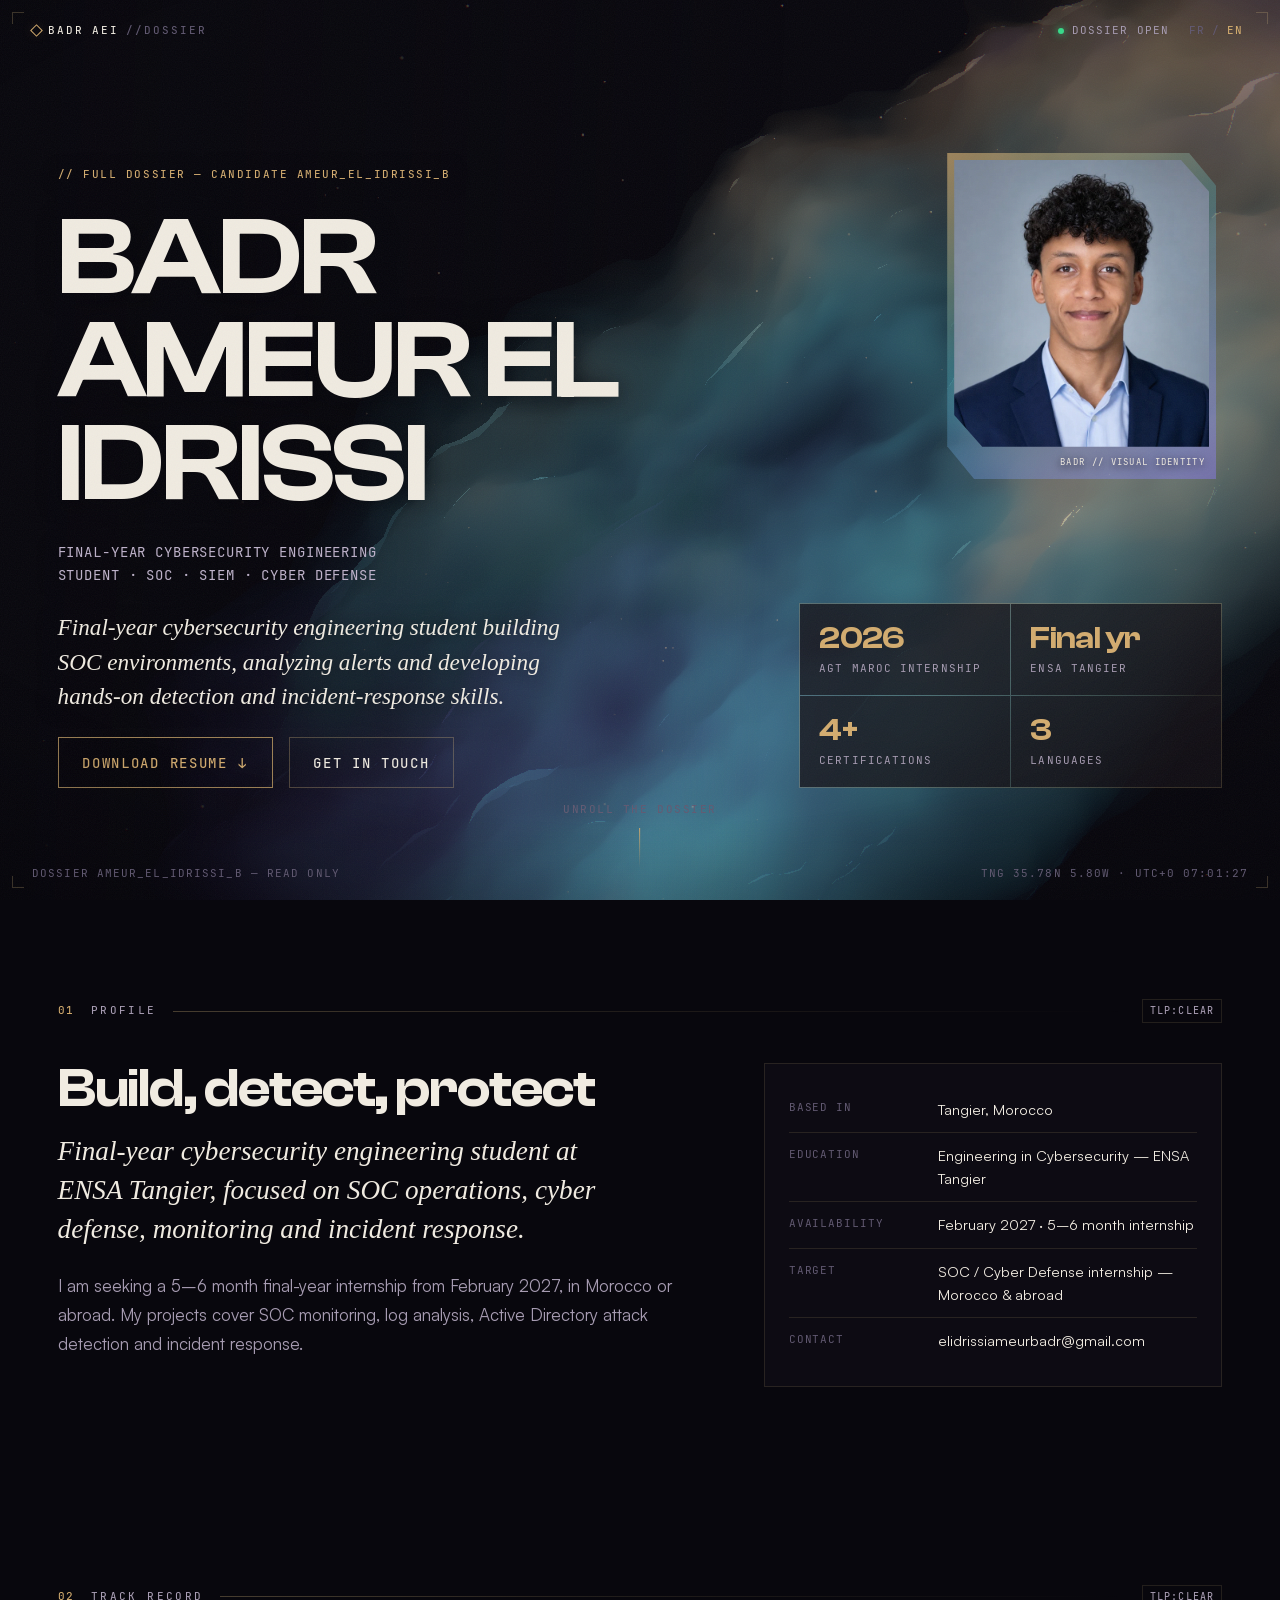
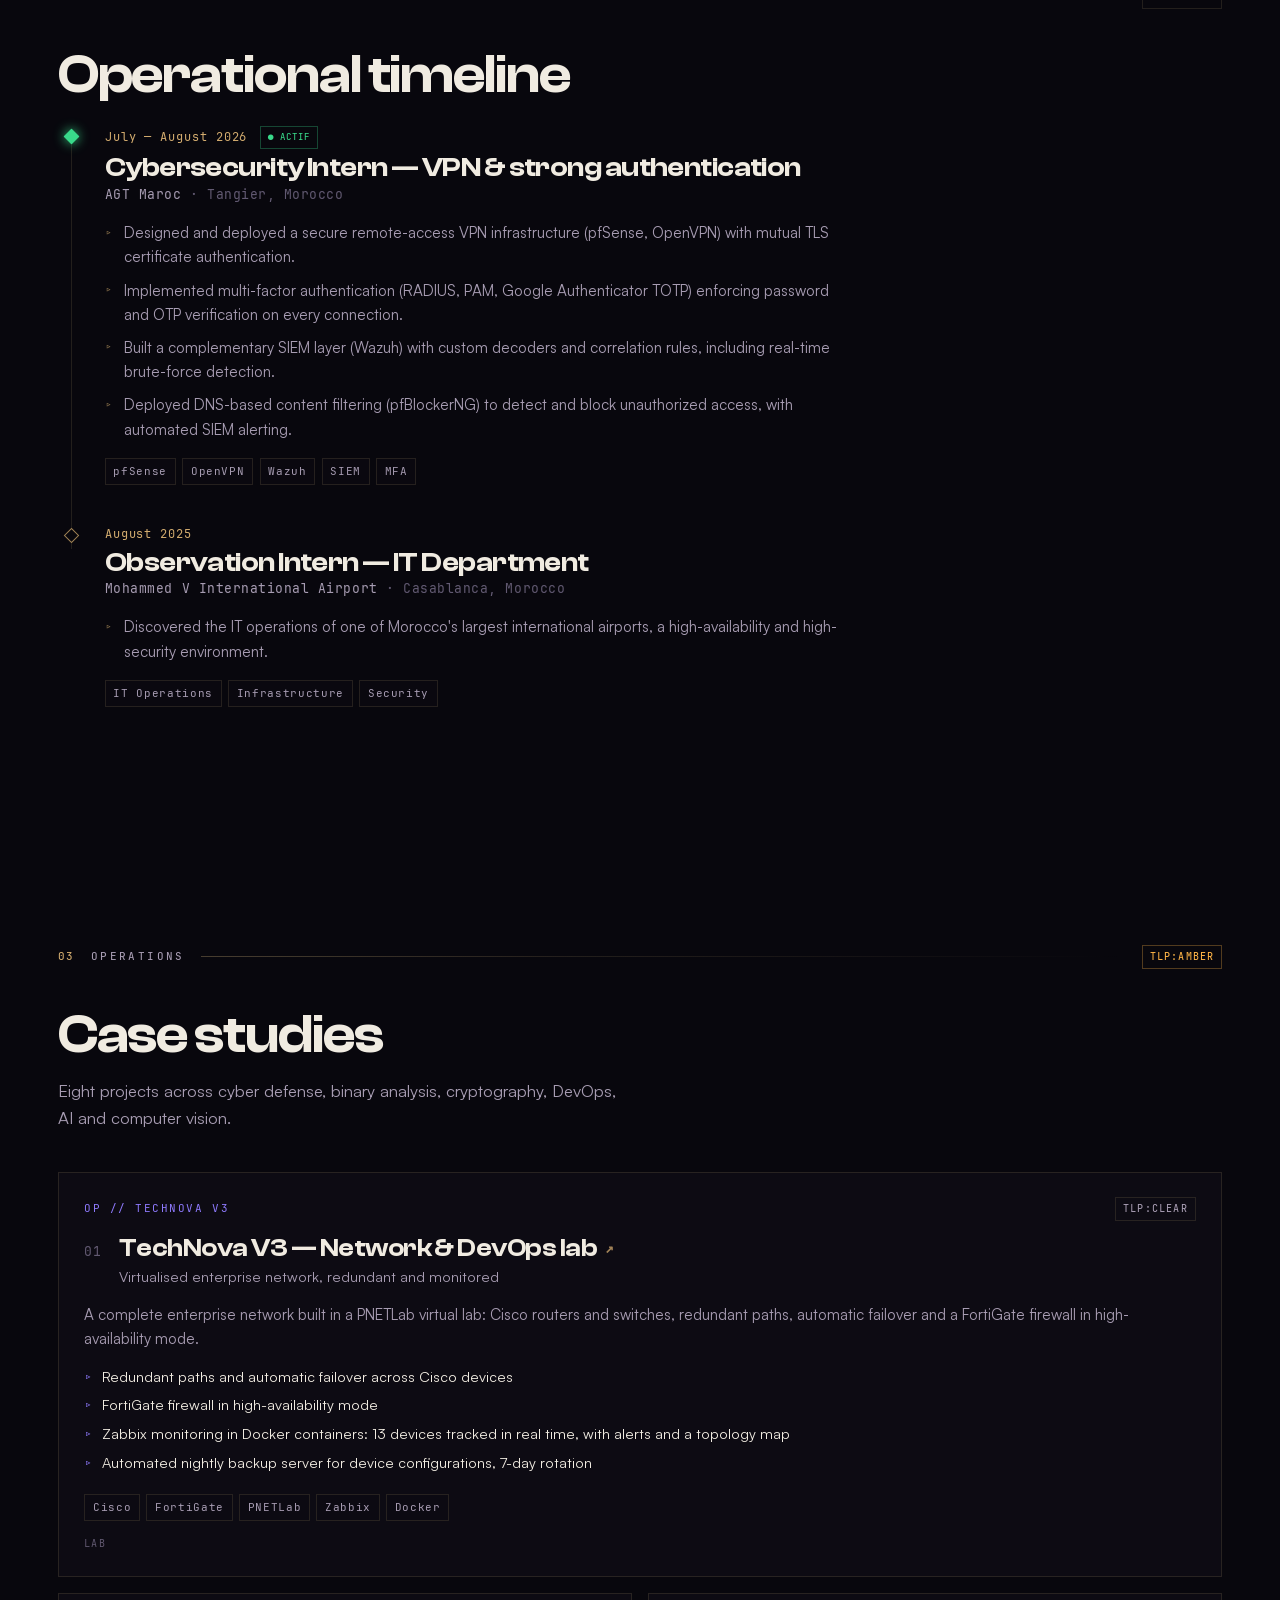
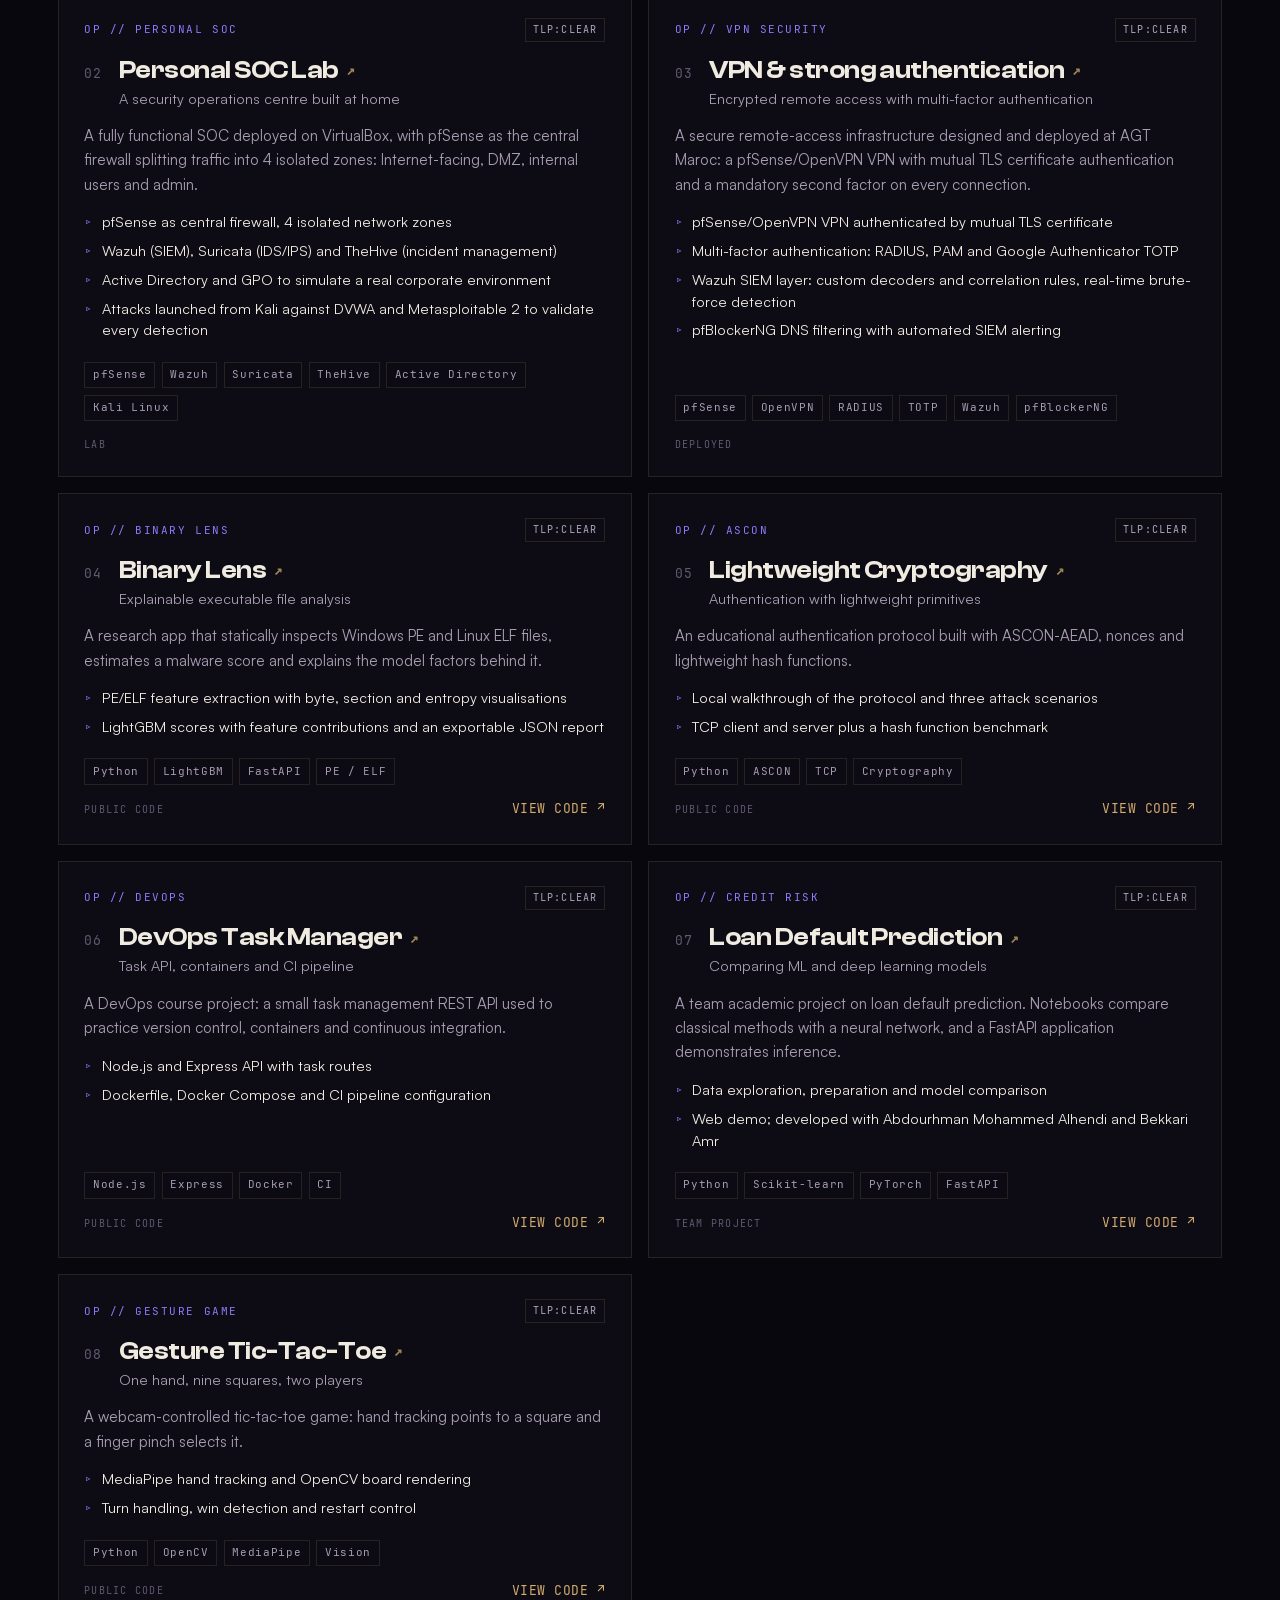
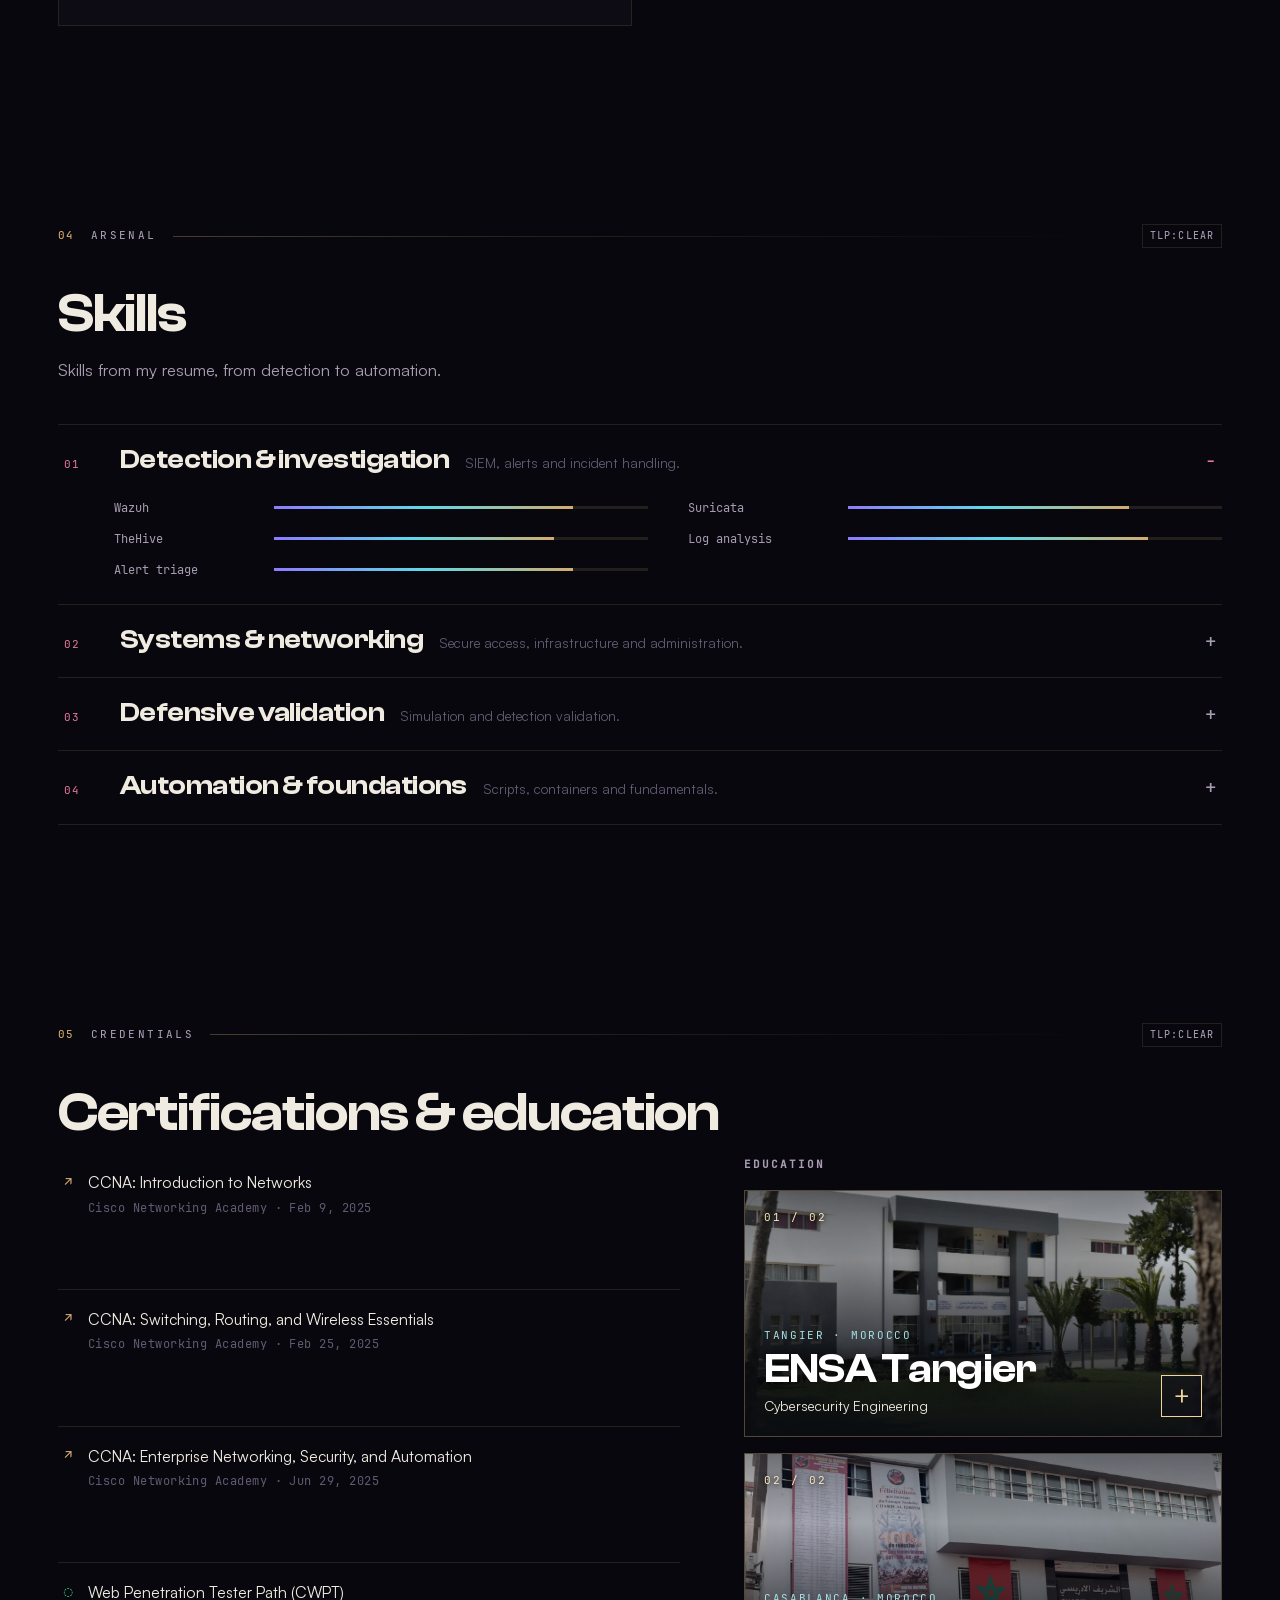
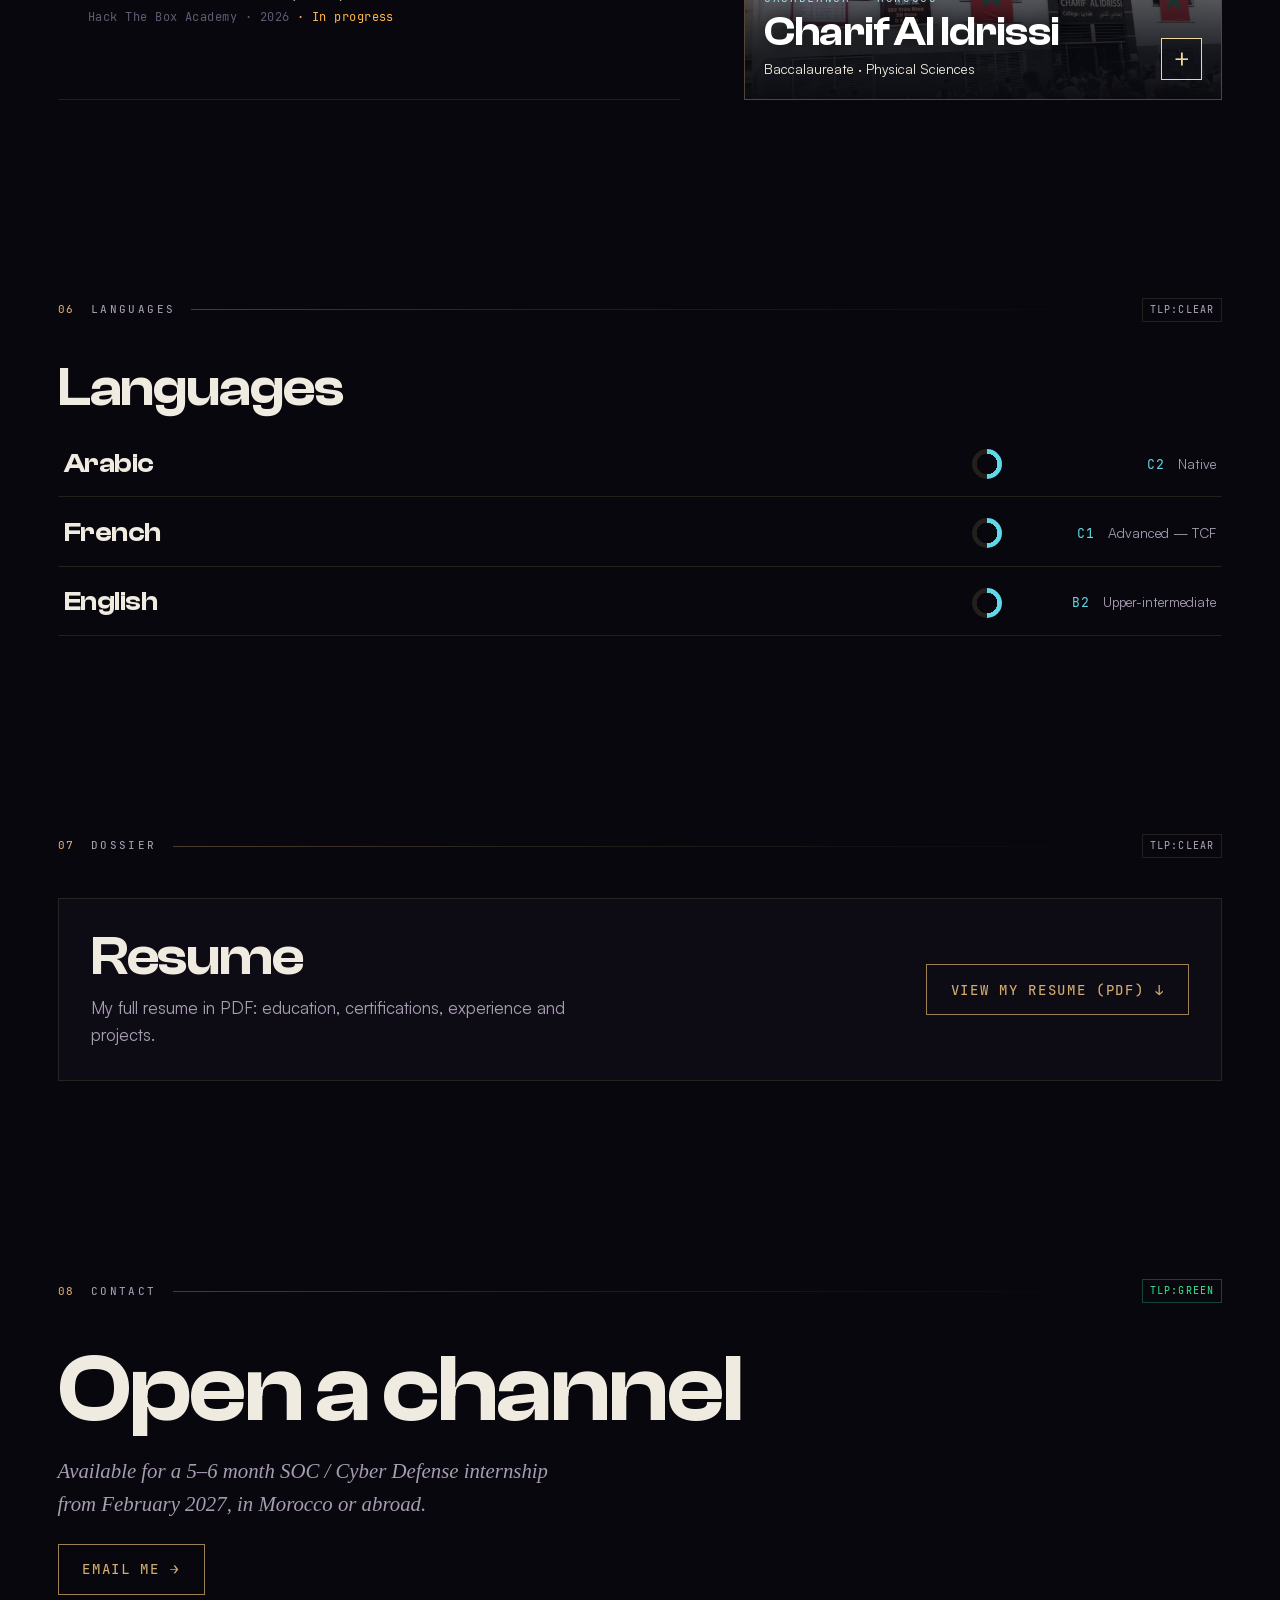
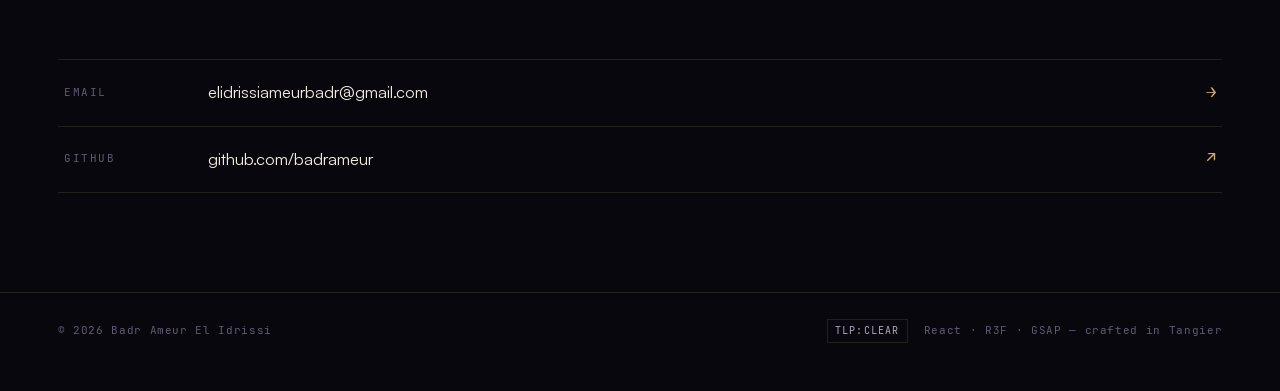
==== commit 46827696: "Remove experience portraits and sidebar navigation" ====
--- a/index.html
+++ b/index.html
@@ -70,18 +70,16 @@
 
     <style>
       html { background: #08070d; }
+      .rail { display: none !important; }
     </style>
     <script type="module" crossorigin src="/assets/index-C53yPSiq.js"></script>
     <link rel="modulepreload" crossorigin href="/assets/rolldown-runtime-QTnfLwEv.js">
     <link rel="modulepreload" crossorigin href="/assets/r3f-DJwWP_88.js">
     <link rel="modulepreload" crossorigin href="/assets/motion-CqK1wNe4.js">
     <link rel="stylesheet" crossorigin href="/assets/index-CTe-PvSK.css?v=rail-20261104">
-    <link rel="stylesheet" href="/rail-polish.css?v=1">
-    <link rel="stylesheet" href="/portrait-scroll.css">
   </head>
   <body>
     <div id="root"></div>
     <script defer src="/assets/portfolio-enhancements.js"></script>
-    <script src="/portrait-scroll.js" defer></script>
   </body>
 </html>
